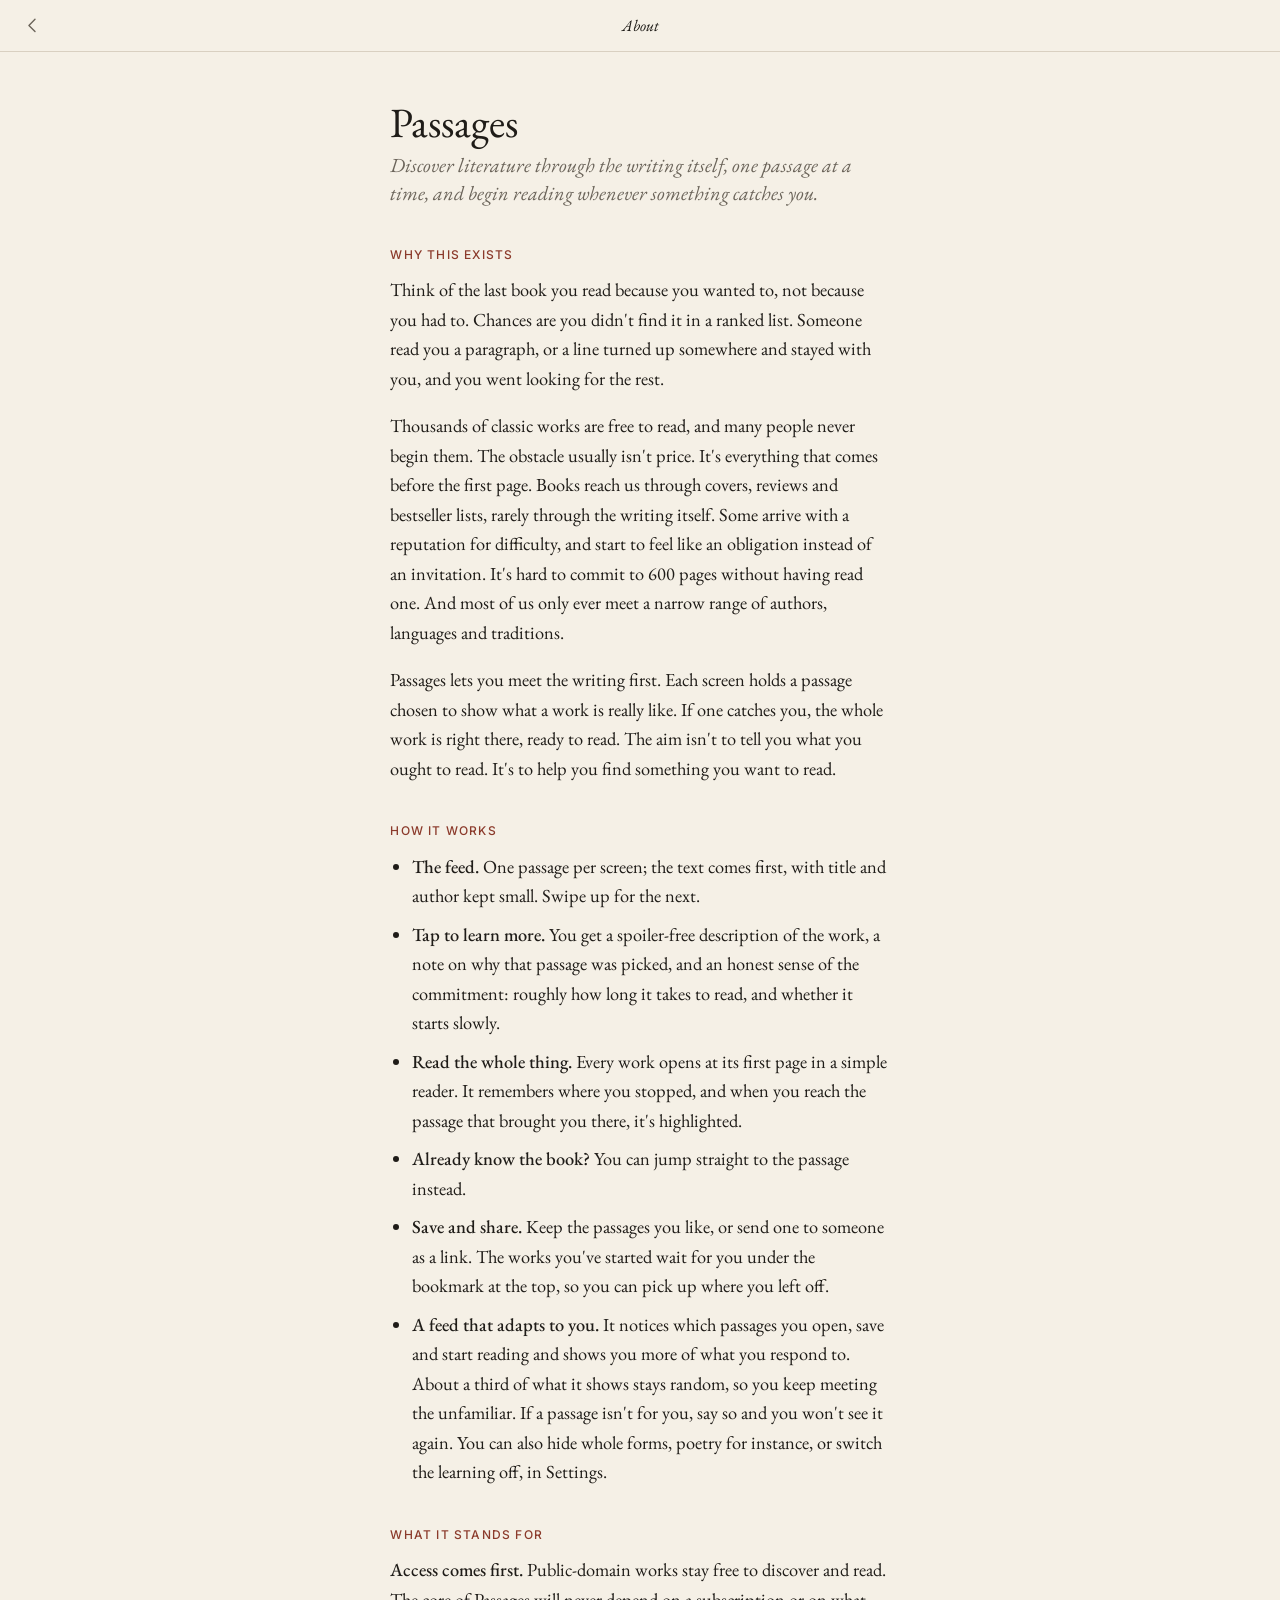
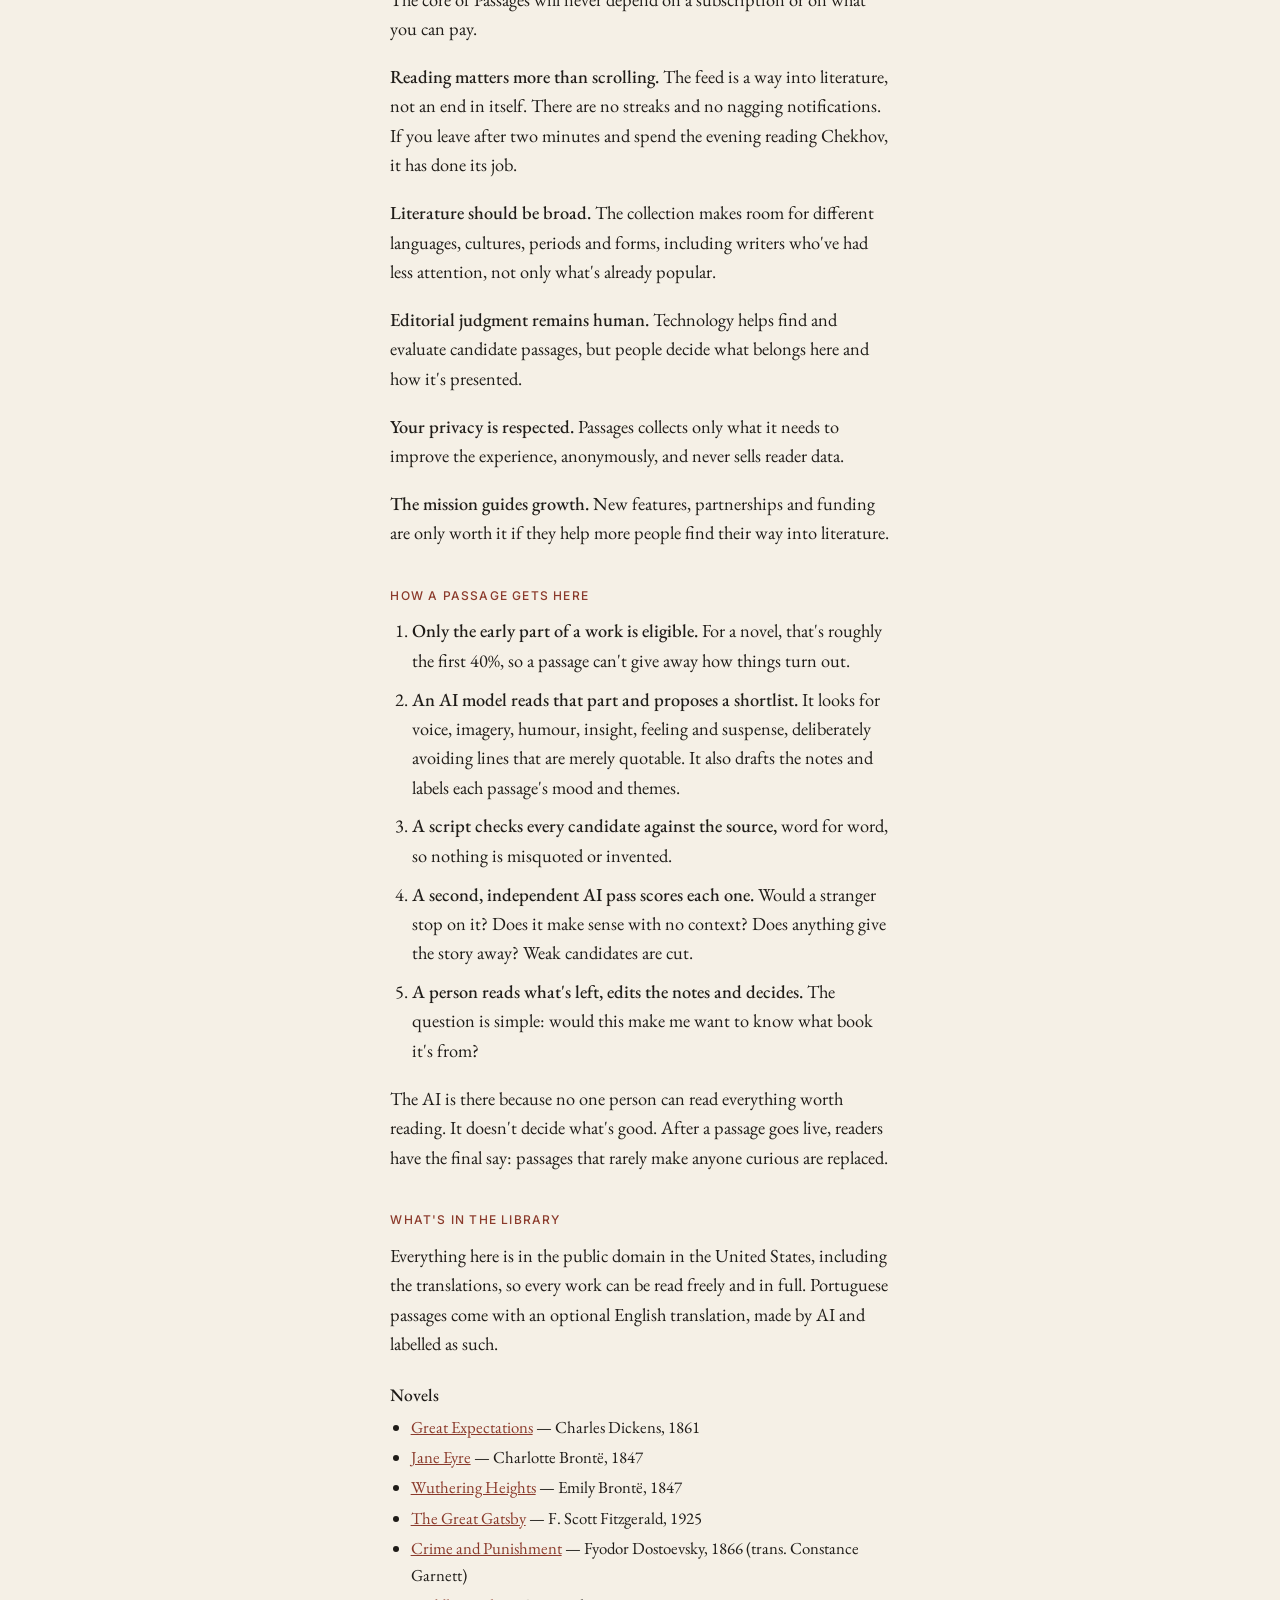
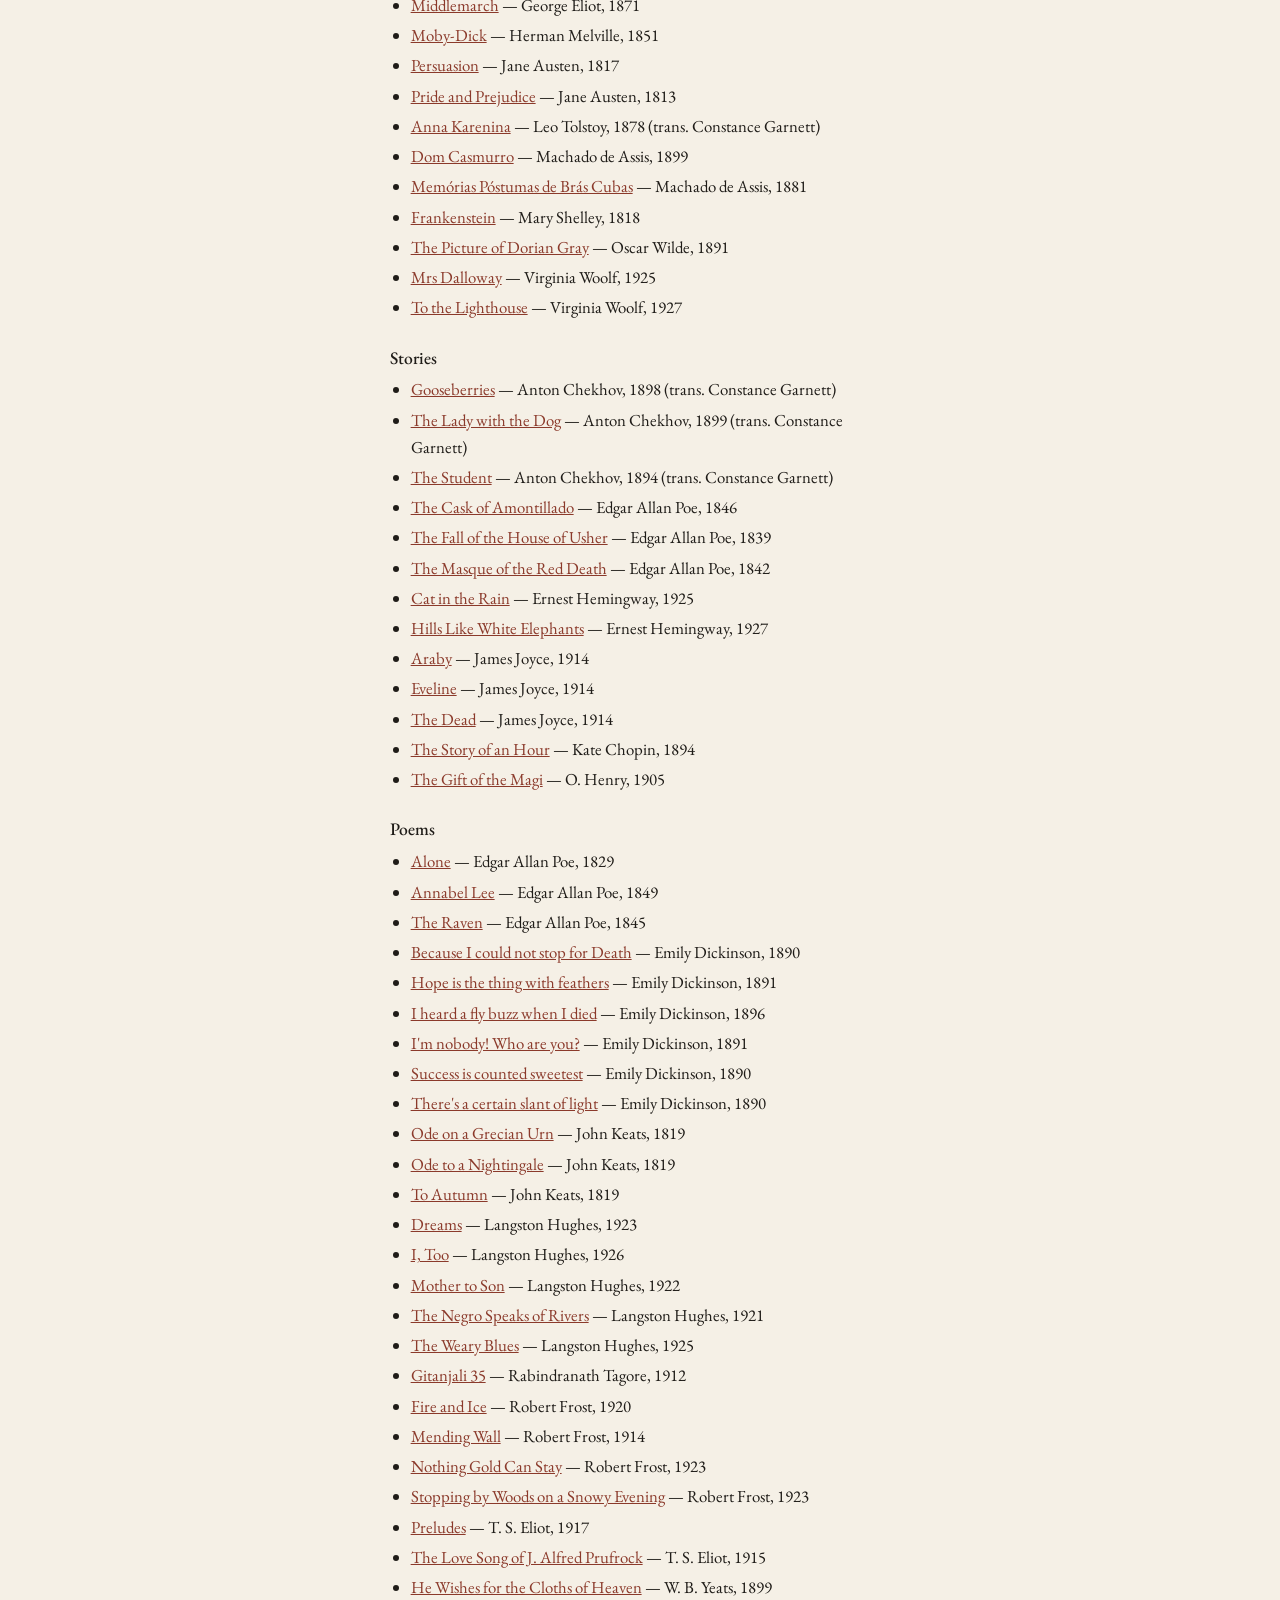
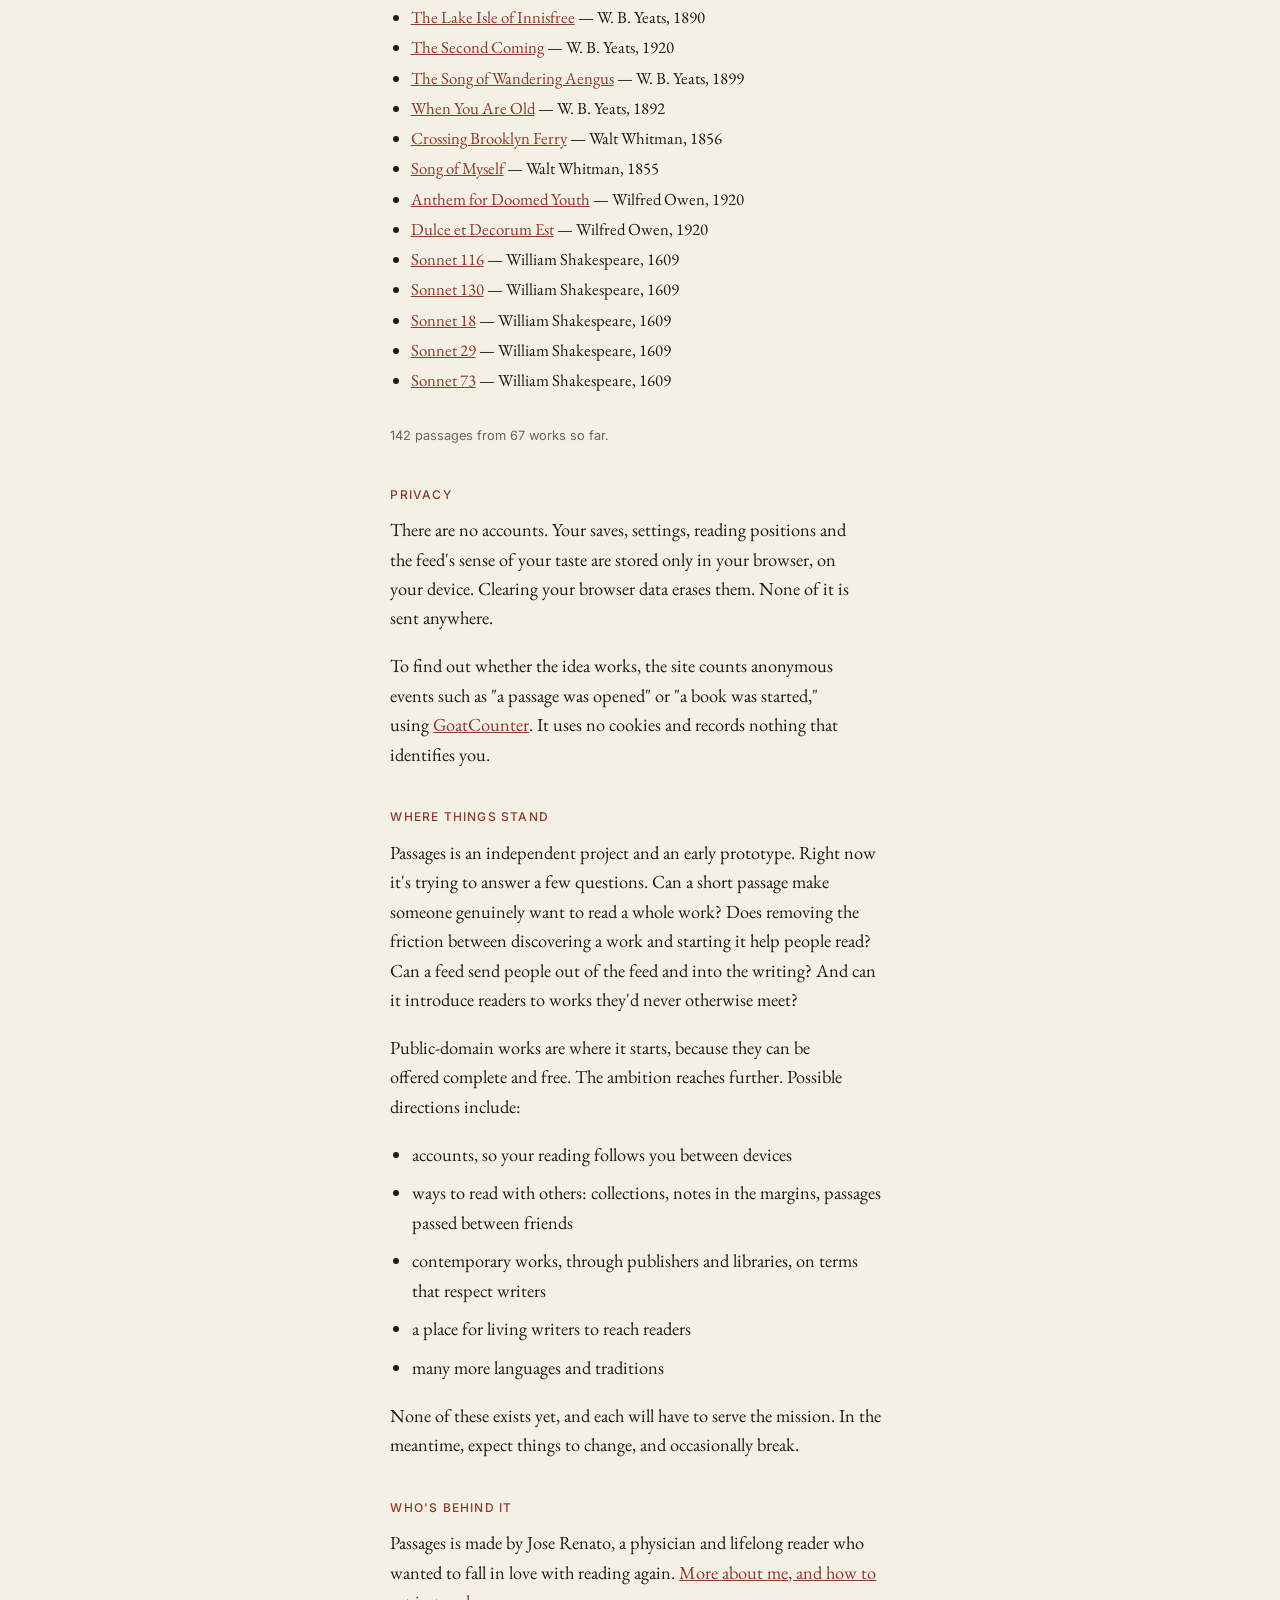
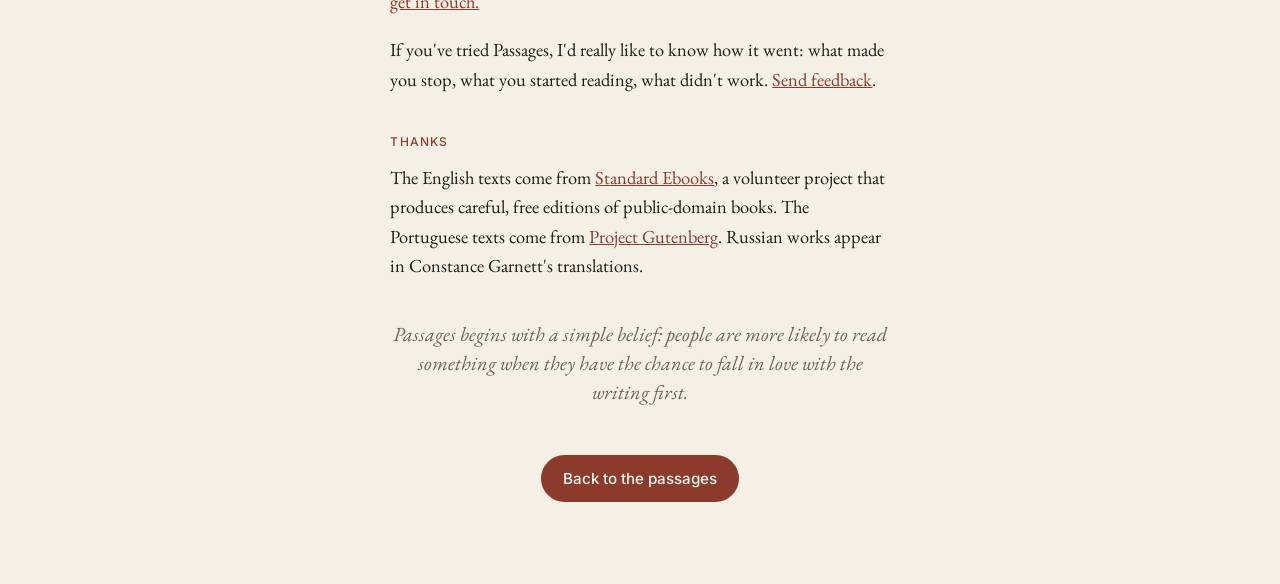
==== about.html @ 4bb6fdb9 "Add files via upload" ====
<!DOCTYPE html>
<!-- ============================================================
     about.html — the About page. Plain text in HTML: edit freely.
     The list of works under "What's in the library" is filled in
     automatically from data/books.csv by js/about.js.
     ============================================================ -->
<html lang="en">
<head>
  <meta charset="utf-8">
  <meta name="viewport" content="width=device-width, initial-scale=1, viewport-fit=cover">
  <title>About — Passages</title>
  <meta name="description" content="Why Passages exists, how passages are chosen, and what's coming next.">
  <!-- How the link looks when shared (WhatsApp, iMessage, Reddit, etc.) -->
  <meta property="og:type" content="website">
  <meta property="og:site_name" content="Passages">
  <meta property="og:title" content="About Passages">
  <meta property="og:description" content="Discover literature through the writing itself, one passage at a time, then read the whole work for free.">
  <meta property="og:image" content="https://passages-reader.github.io/icons/share.png">
  <meta property="og:url" content="https://passages-reader.github.io/about.html">
  <meta name="twitter:card" content="summary_large_image">
  <link rel="manifest" href="manifest.json">
  <meta name="theme-color" content="#f5f0e6">
  <link rel="apple-touch-icon" href="icons/icon-180.png">
  <link rel="icon" href="icons/icon.svg" type="image/svg+xml">
  <link rel="preconnect" href="https://fonts.googleapis.com">
  <link rel="preconnect" href="https://fonts.gstatic.com" crossorigin>
  <link href="https://fonts.googleapis.com/css2?family=EB+Garamond:ital,wght@0,400;0,500;1,400&family=Inter:wght@400;500&display=swap" rel="stylesheet">
  <link rel="stylesheet" href="css/style.css">
</head>
<body class="about-page">

  <header class="topbar reader-bar">
    <a class="icon-btn" href="index.html" aria-label="Back to the passages" title="Back to the passages">
      <svg viewBox="0 0 24 24"><path d="M15 5l-7 7 7 7"/></svg>
    </a>
    <div class="reader-heading"><span class="reader-book">About</span></div>
    <span class="icon-btn" aria-hidden="true"></span>
  </header>

  <main class="page">

    <h1 class="page-title">Passages</h1>
    <p class="page-lede">Discover literature through the writing itself, one passage at a time, and begin reading whenever something catches you.</p>

    <h2>Why this exists</h2>
    <p>Think of the last book you read because you wanted to, not because you had to. Chances are you didn't find it in a ranked list. Someone read you a paragraph, or a line turned up somewhere and stayed with you, and you went looking for the rest.</p>
    <p>Thousands of classic works are free to read, and many people never begin them. The obstacle usually isn't price. It's everything that comes before the first page. Books reach us through covers, reviews and bestseller lists, rarely through the writing itself. Some arrive with a reputation for difficulty, and start to feel like an obligation instead of an invitation. It's hard to commit to 600 pages without having read one. And most of us only ever meet a narrow range of authors, languages and traditions.</p>
    <p>Passages lets you meet the writing first. Each screen holds a passage chosen to show what a work is really like. If one catches you, the whole work is right there, ready to read. The aim isn't to tell you what you ought to read. It's to help you find something you want to read.</p>

    <h2>How it works</h2>
    <ul>
      <li><strong>The feed.</strong> One passage per screen; the text comes first, with title and author kept small. Swipe up for the next.</li>
      <li><strong>Tap to learn more.</strong> You get a spoiler-free description of the work, a note on why that passage was picked, and an honest sense of the commitment: roughly how long it takes to read, and whether it starts slowly.</li>
      <li><strong>Read the whole thing.</strong> Every work opens at its first page in a simple reader. It remembers where you stopped, and when you reach the passage that brought you there, it's highlighted.</li>
      <li><strong>Already know the book?</strong> You can jump straight to the passage instead.</li>
      <li><strong>Save and share.</strong> Keep the passages you like, or send one to someone as a link. The works you've started wait for you under the bookmark at the top, so you can pick up where you left off.</li>
      <li><strong>A feed that adapts to you.</strong> It notices which passages you open, save and start reading and shows you more of what you respond to. About a third of what it shows stays random, so you keep meeting the unfamiliar. If a passage isn't for you, say so and you won't see it again. You can also hide whole forms, poetry for instance, or switch the learning off, in Settings.</li>
    </ul>

    <h2>What it stands for</h2>
    <p><strong>Access comes first.</strong> Public-domain works stay free to discover and read. The core of Passages will never depend on a subscription or on what you can pay.</p>
    <p><strong>Reading matters more than scrolling.</strong> The feed is a way into literature, not an end in itself. There are no streaks and no nagging notifications. If you leave after two minutes and spend the evening reading Chekhov, it has done its job.</p>
    <p><strong>Literature should be broad.</strong> The collection makes room for different languages, cultures, periods and forms, including writers who've had less attention, not only what's already popular.</p>
    <p><strong>Editorial judgment remains human.</strong> Technology helps find and evaluate candidate passages, but people decide what belongs here and how it's presented.</p>
    <p><strong>Your privacy is respected.</strong> Passages collects only what it needs to improve the experience, anonymously, and never sells reader data.</p>
    <p><strong>The mission guides growth.</strong> New features, partnerships and funding are only worth it if they help more people find their way into literature.</p>

    <h2>How a passage gets here</h2>
    <ol>
      <li><strong>Only the early part of a work is eligible.</strong> For a novel, that's roughly the first 40%, so a passage can't give away how things turn out.</li>
      <li><strong>An AI model reads that part and proposes a shortlist.</strong> It looks for voice, imagery, humour, insight, feeling and suspense, deliberately avoiding lines that are merely quotable. It also drafts the notes and labels each passage's mood and themes.</li>
      <li><strong>A script checks every candidate against the source,</strong> word for word, so nothing is misquoted or invented.</li>
      <li><strong>A second, independent AI pass scores each one.</strong> Would a stranger stop on it? Does it make sense with no context? Does anything give the story away? Weak candidates are cut.</li>
      <li><strong>A person reads what's left, edits the notes and decides.</strong> The question is simple: would this make me want to know what book it's from?</li>
    </ol>
    <p>The AI is there because no one person can read everything worth reading. It doesn't decide what's good. After a passage goes live, readers have the final say: passages that rarely make anyone curious are replaced.</p>

    <h2>What's in the library</h2>
    <p>Everything here is in the public domain in the United States, including the translations, so every work can be read freely and in full. Portuguese passages come with an optional English translation, made by AI and labelled as such.</p>
    <div id="library" class="library"><p class="muted">Loading the list…</p></div>

    <h2>Privacy</h2>
    <p>There are no accounts. Your saves, settings, reading positions and the feed's sense of your taste are stored only in your browser, on your device. Clearing your browser data erases them. None of it is sent anywhere.</p>
    <p>To find out whether the idea works, the site counts anonymous events such as "a passage was opened" or "a book was started," using <a href="https://www.goatcounter.com">GoatCounter</a>. It uses no cookies and records nothing that identifies you.</p>

    <h2>Where things stand</h2>
    <p>Passages is an independent project and an early prototype. Right now it's trying to answer a few questions. Can a short passage make someone genuinely want to read a whole work? Does removing the friction between discovering a work and starting it help people read? Can a feed send people out of the feed and into the writing? And can it introduce readers to works they'd never otherwise meet?</p>
    <p>Public-domain works are where it starts, because they can be offered complete and free. The ambition reaches further. Possible directions include:</p>
    <ul>
      <li>accounts, so your reading follows you between devices</li>
      <li>ways to read with others: collections, notes in the margins, passages passed between friends</li>
      <li>contemporary works, through publishers and libraries, on terms that respect writers</li>
      <li>a place for living writers to reach readers</li>
      <li>many more languages and traditions</li>
    </ul>
    <p>None of these exists yet, and each will have to serve the mission. In the meantime, expect things to change, and occasionally break.</p>

    <h2>Who's behind it</h2>
    <p>Passages is made by Jose Renato, a physician and lifelong reader who wanted to fall in love with reading again. <a href="me.html">More about me, and how to get in touch.</a></p>
    <p>If you've tried Passages, I'd really like to know how it went: what made you stop, what you started reading, what didn't work. <a href="#" id="feedback-link">Send feedback</a>.</p>

    <h2>Thanks</h2>
    <p>The English texts come from <a href="https://standardebooks.org">Standard Ebooks</a>, a volunteer project that produces careful, free editions of public-domain books. The Portuguese texts come from <a href="https://www.gutenberg.org">Project Gutenberg</a>. Russian works appear in Constance Garnett's translations.</p>

    <p class="page-closing">Passages begins with a simple belief: people are more likely to read something when they have the chance to fall in love with the writing first.</p>

    <p class="page-back"><a class="btn" href="index.html">Back to the passages</a></p>
  </main>

  <script src="js/config.js"></script>
  <script src="js/storage.js"></script>
  <script src="js/analytics.js"></script>
  <script src="js/data.js"></script>
  <script src="js/about.js"></script>
  <script>document.getElementById("feedback-link").href = feedbackHref();</script>
</body>
</html>
---- css/style.css ----
/* ============================================================
   style.css — all the visual styling for the feed and the reader.

   Sections:
     1. Colours & fonts  (change the look here)
     2. Basics
     3. Top bar & buttons
     4. Feed cards
     5. Sliding panel (About / Saved / Settings / Contents)
     6. Reader
   ============================================================ */


/* ---------- 1. Colours & fonts ----------
   Each theme is a set of colour variables. The rest of the file
   only uses these variables, so editing a theme changes everything. */
:root,
[data-theme="light"] {
  --paper: #f5f0e6;        /* background */
  --paper-2: #ece5d8;      /* panels, subtle fills */
  --ink: #1f1c18;          /* main text */
  --ink-2: #6b645a;        /* secondary text */
  --line: #d9d0c1;         /* thin borders */
  --accent: #8b3a2b;       /* buttons, highlights */
  --accent-ink: #fbf7f0;   /* text on accent */
  --highlight: #ecdcb8;    /* the "passage that brought you here" */
}
[data-theme="sepia"] {
  --paper: #efe2c8;
  --paper-2: #e4d4b4;
  --ink: #3b2f22;
  --ink-2: #7a6a55;
  --line: #d3c09c;
  --accent: #8b4a24;
  --accent-ink: #fbf3e4;
  --highlight: #e2c98f;
}
[data-theme="dark"] {
  --paper: #171614;
  --paper-2: #23211e;
  --ink: #e8e2d6;
  --ink-2: #9a9286;
  --line: #34312c;
  --accent: #d09a6a;
  --accent-ink: #171614;
  --highlight: #3a3226;
}
:root {
  --serif: "EB Garamond", Garamond, "Iowan Old Style", Georgia, serif;
  --sans: Inter, system-ui, -apple-system, "Segoe UI", sans-serif;
  --measure: 34rem;        /* max line length for reading */
  --reader-scale: 1;       /* text size in the reader (set from the Aa menu) */
  --bar-h: 3.25rem;        /* top bar height */
}


/* ---------- 2. Basics ---------- */
* { box-sizing: border-box; }
html, body { margin: 0; background: var(--paper); color: var(--ink); }
body {
  font-family: var(--sans);
  -webkit-font-smoothing: antialiased;
  -webkit-tap-highlight-color: transparent;
  transition: background .2s, color .2s;
}
button { font: inherit; color: inherit; background: none; border: 0; cursor: pointer; padding: 0; }
a { color: inherit; }
.loading { font-family: var(--serif); font-style: italic; color: var(--ink-2); text-align: center; padding: 40vh 2rem 0; margin: 0; }
.muted { color: var(--ink-2); }
.small { font-size: .85rem; }


/* ---------- 3. Top bar & buttons ---------- */
.topbar {
  position: fixed; inset: 0 0 auto 0; z-index: 10;
  height: calc(var(--bar-h) + env(safe-area-inset-top));
  padding: env(safe-area-inset-top) .75rem 0;
  display: flex; align-items: center; justify-content: space-between; gap: .5rem;
  background: linear-gradient(var(--paper) 60%, transparent);
}
.wordmark {
  font-family: var(--serif); font-size: 1.35rem; letter-spacing: .02em;
  padding-left: .4rem; text-decoration: none;
}
.topbar-actions { display: flex; gap: .15rem; }

.icon-btn {
  width: 2.5rem; height: 2.5rem; border-radius: 50%;
  display: inline-grid; place-items: center; color: var(--ink-2);
  text-decoration: none;
  transition: background .15s, color .15s;
}
.icon-btn:hover { background: var(--paper-2); color: var(--ink); }
.icon-btn svg { width: 1.3rem; height: 1.3rem; fill: none; stroke: currentColor; stroke-width: 1.6; stroke-linecap: round; stroke-linejoin: round; }
.icon-btn.on { color: var(--accent); }
.icon-btn.on svg { fill: currentColor; }
.text-btn { font-family: var(--serif); font-size: 1.15rem; }

.btn {
  display: inline-flex; align-items: center; justify-content: center;
  min-height: 2.9rem; padding: 0 1.4rem; border-radius: 999px;
  background: var(--accent); color: var(--accent-ink);
  font-family: var(--sans); font-size: .95rem; font-weight: 500; text-decoration: none;
}
.btn.ghost { background: transparent; color: var(--ink); box-shadow: inset 0 0 0 1px var(--line); }
.btn:active { transform: scale(.98); }


/* ---------- 4. Feed cards ---------- */
/* The feed is a vertical list where each card fills the screen and "snaps" into place. */
.feed {
  height: 100dvh; overflow-y: auto;
  scroll-snap-type: y mandatory;
  overscroll-behavior: contain;
  scrollbar-width: none;
}
.feed::-webkit-scrollbar { display: none; }

.card {
  height: 100dvh; scroll-snap-align: start; scroll-snap-stop: always;
  display: flex; flex-direction: column;
  padding: calc(var(--bar-h) + env(safe-area-inset-top)) 1.6rem calc(1rem + env(safe-area-inset-bottom));
  cursor: pointer;
}
.card-inner {
  flex: 1; display: flex; flex-direction: column; justify-content: center;
  width: 100%; max-width: var(--measure); margin: 0 auto;
  overflow: hidden;
}

/* The passage text. Three sizes depending on length (set in feed.js). */
.passage {
  margin: 0; font-family: var(--serif); font-weight: 400;
  line-height: 1.45; text-wrap: pretty; hyphens: manual;
}
.passage.size-l { font-size: clamp(1.6rem, 5.6vw, 2.25rem); line-height: 1.3; }
.passage.size-m { font-size: clamp(1.3rem, 4.6vw, 1.75rem); }
.passage.size-s { font-size: clamp(1.12rem, 4vw, 1.45rem); }
.passage.centered { text-align: center; }
.passage.centered .line { padding-left: 0; text-indent: 0; }
.passage.verse .line { display: block; padding-left: 1.2em; text-indent: -1.2em; text-wrap: wrap; }

.tr-row { display: flex; align-items: baseline; gap: .75rem; margin-top: 1.4rem; }
.tr-toggle {
  font-size: .8rem; letter-spacing: .04em; color: var(--accent);
  border-bottom: 1px solid currentColor; padding-bottom: 1px;
}
.tr-note { margin: 0; font-size: .75rem; color: var(--ink-2); }

.card-foot {
  width: 100%; max-width: var(--measure); margin: 0 auto;
  display: flex; align-items: flex-end; justify-content: space-between; gap: 1rem;
  border-top: 1px solid var(--line); padding-top: .9rem;
}
.work { display: flex; flex-direction: column; gap: .15rem; min-width: 0; }
.work-title { font-family: var(--serif); font-style: italic; font-size: 1.05rem; }
.work-author { font-size: .78rem; letter-spacing: .06em; text-transform: uppercase; color: var(--ink-2); }
.card-actions { display: flex; flex-shrink: 0; margin-right: -.5rem; }

.hint { margin: 2.5rem 0 0; font-size: .8rem; color: var(--ink-2); text-align: center; }

/* The welcome card: longer text, scrolls inside its own screen */
.card.welcome { cursor: default; }
.card.welcome .card-inner {
  justify-content: flex-start; overflow-y: auto;
  padding: 1rem 0 2rem; scrollbar-width: none;
  font-family: var(--serif); font-size: 1.12rem; line-height: 1.55;
}
.card.welcome .card-inner::-webkit-scrollbar { display: none; }
.welcome p { margin: 0 0 1em; }
.welcome-eyebrow { font-family: var(--sans); font-size: .72rem !important; letter-spacing: .1em; text-transform: uppercase; color: var(--accent); }
.welcome-title { margin: 0 0 1.2rem; font-weight: 400; font-size: 2.1rem; line-height: 1.15; }
.welcome h2 {
  margin: 1.6rem 0 .5rem; font-family: var(--sans); font-weight: 500;
  font-size: .72rem; letter-spacing: .1em; text-transform: uppercase; color: var(--accent);
}
.welcome ul { margin: 0 0 1em; padding-left: 1.1em; }
.welcome li { margin-bottom: .45em; }
.welcome strong { font-weight: 500; }
.welcome-links a { color: var(--accent); }
.welcome-go { margin-top: 1.5rem !important; text-align: center; font-family: var(--sans); font-size: .85rem; color: var(--ink-2); }

.settings-links { display: flex; flex-wrap: wrap; gap: 1.25rem; margin-top: 1rem; font-size: .85rem; }
.settings-links a, .linklike { color: var(--accent); text-decoration: underline; font-size: .85rem; }

/* Editor mode: the Keep / Maybe / Cut / Note bar under each card */
.review-bar {
  width: 100%; max-width: var(--measure); margin: .7rem auto 0;
  display: grid; grid-template-columns: repeat(4, 1fr); gap: .4rem;
}
.review-btn {
  min-height: 2.4rem; border-radius: 999px; font-size: .85rem; font-weight: 500;
  box-shadow: inset 0 0 0 1px var(--line); color: var(--ink-2);
}
.review-btn.keep.on  { background: #3f7a4f; color: #fff; box-shadow: none; }
.review-btn.maybe.on { background: #b38a2e; color: #fff; box-shadow: none; }
.review-btn.cut.on   { background: #9b3b2e; color: #fff; box-shadow: none; }
.review-btn.note.on  { box-shadow: inset 0 0 0 2px var(--accent); color: var(--accent); }
.editor-settings { margin-top: 1rem; }
body.editor .card-inner { overflow-y: auto; }

.end-card .card-inner { align-items: center; text-align: center; gap: 1.5rem; }
.end-title { font-family: var(--serif); font-size: 1.5rem; font-style: italic; margin: 0; }

.toast {
  position: fixed; left: 50%; bottom: calc(5.5rem + env(safe-area-inset-bottom)); z-index: 30;
  transform: translate(-50%, 1rem); opacity: 0; pointer-events: none;
  background: var(--ink); color: var(--paper);
  padding: .55rem 1rem; border-radius: 999px; font-size: .85rem;
  transition: opacity .2s, transform .2s;
}
.toast.show { opacity: 1; transform: translate(-50%, 0); }


/* ---------- 5. Sliding panel ----------
   Slides up from the bottom on phones; a centred card on wider screens. */
.sheet { position: fixed; inset: 0; z-index: 20; }
.sheet-backdrop { position: absolute; inset: 0; background: rgb(0 0 0 / .35); opacity: 0; transition: opacity .25s; }
.sheet-panel {
  position: absolute; left: 0; right: 0; bottom: 0;
  max-height: 88dvh; overflow-y: auto;
  background: var(--paper); border-radius: 1.25rem 1.25rem 0 0;
  padding: 2rem 1.6rem calc(2rem + env(safe-area-inset-bottom));
  transform: translateY(100%); transition: transform .25s ease;
}
.sheet.open .sheet-backdrop { opacity: 1; }
.sheet.open .sheet-panel { transform: none; }
.sheet-close { position: absolute; top: .75rem; right: .75rem; }
.sheet-content { max-width: var(--measure); margin: 0 auto; }

@media (min-width: 720px) {
  .sheet-panel {
    left: 50%; bottom: auto; top: 50%; width: min(36rem, 92vw); max-height: 85dvh;
    border-radius: 1.25rem; transform: translate(-50%, -45%); opacity: 0;
    transition: transform .25s ease, opacity .25s;
  }
  .sheet.open .sheet-panel { transform: translate(-50%, -50%); opacity: 1; }
}

.eyebrow { margin: 0 0 .5rem; font-size: .75rem; letter-spacing: .08em; text-transform: uppercase; color: var(--ink-2); }
.about-title { margin: 0; font-family: var(--serif); font-weight: 500; font-size: 2rem; line-height: 1.15; }
.about-author { margin: .3rem 0 0; font-family: var(--serif); font-style: italic; font-size: 1.15rem; color: var(--ink-2); }
.about-label {
  margin: 1.75rem 0 .4rem; font-size: .72rem; font-weight: 500;
  letter-spacing: .1em; text-transform: uppercase; color: var(--accent);
}
.about-text { margin: 0; font-family: var(--serif); font-size: 1.15rem; line-height: 1.5; }
.about-actions { display: flex; flex-wrap: wrap; gap: .6rem; margin-top: 2rem; }
.jump-link { display: inline-block; margin-top: 1.1rem; font-size: .85rem; color: var(--ink-2); }
.nope-link { display: block; margin-top: 1.4rem; font-size: .8rem !important; color: var(--ink-2) !important; }
.reset-note { margin-top: .6rem !important; }

.saved-list, .toc { list-style: none; margin: 1.25rem 0 0; padding: 0; }
.saved-item { display: block; width: 100%; text-align: left; padding: 1rem 0; border-bottom: 1px solid var(--line); }
.saved-text {
  display: -webkit-box; -webkit-line-clamp: 3; -webkit-box-orient: vertical; overflow: hidden;
  font-family: var(--serif); font-size: 1.1rem; line-height: 1.4;
}
.reading-title { display: block; font-family: var(--serif); font-style: italic; font-size: 1.15rem; }
.reading-list .saved-item { text-decoration: none; }
.saved-work { display: block; margin-top: .35rem; font-size: .78rem; color: var(--ink-2); }

.checks { display: flex; flex-direction: column; gap: .6rem; }
.check { display: flex; align-items: center; gap: .6rem; font-family: var(--serif); font-size: 1.15rem; }
.check input { width: 1.15rem; height: 1.15rem; accent-color: var(--accent); }
.swatches, .size-row { display: flex; gap: .5rem; flex-wrap: wrap; }
.theme-swatch {
  padding: .6rem 1.1rem; border-radius: 999px; font-size: .9rem;
  box-shadow: inset 0 0 0 1px var(--line);
}
.theme-swatch[data-swatch="light"] { background: #f5f0e6; color: #1f1c18; }
.theme-swatch[data-swatch="sepia"] { background: #efe2c8; color: #3b2f22; }
.theme-swatch[data-swatch="dark"]  { background: #171614; color: #e8e2d6; }
.theme-swatch.on { box-shadow: inset 0 0 0 2px var(--accent); }
.reset-btn { margin-top: .9rem; min-height: 2.4rem; font-size: .85rem; }
.muted.small { margin-top: 2rem; font-family: var(--sans); font-size: .8rem; }


/* ---------- 6. Reader ---------- */
.reader-page { padding-top: calc(var(--bar-h) + env(safe-area-inset-top)); }
.reader-bar { background: var(--paper); border-bottom: 1px solid var(--line); }
.reader-heading { flex: 1; min-width: 0; display: flex; flex-direction: column; align-items: center; line-height: 1.2; }
.reader-book { font-family: var(--serif); font-style: italic; font-size: 1rem; }
.reader-chapter { font-size: .7rem; color: var(--ink-2); max-width: 100%; white-space: nowrap; overflow: hidden; text-overflow: ellipsis; }

.reader {
  max-width: var(--measure); margin: 0 auto;
  padding: 2.5rem 1.4rem calc(4rem + env(safe-area-inset-bottom));
  font-family: var(--serif);
  font-size: calc(1.2rem * var(--reader-scale));
  line-height: 1.6;
}
.reader .loading { padding-top: 30vh; }
.chapter-title { margin: 1rem 0 .5rem; font-weight: 400; font-size: 1.7em; line-height: 1.2; text-align: center; text-wrap: balance; }
.chapter-byline { margin: 0 0 2.5rem; text-align: center; font-style: italic; color: var(--ink-2); }
.chapter-title + p:not(.chapter-byline) { margin-top: 2.5rem; }
.chapter-byline + p { text-indent: 0 !important; }
/* short front-matter pages (dedications, epigraphs) are centred */
.reader.centered p { text-align: center; text-indent: 0 !important; margin: .4em 0; }
.reader p { margin: 0; text-wrap: pretty; hyphens: auto; }
.reader p + p { text-indent: 1.5em; }
.reader p.verse { text-indent: 0; margin: 1em 0 1em .5em; hyphens: manual; font-size: .95em; }
.reader p.verse .line { display: block; padding-left: 1.5em; text-indent: -1.5em; }
.reader.centered p.verse .line { padding-left: 0; text-indent: 0; }
.reader p.verse + p:not(.verse) { text-indent: 0; }
.scene-break { text-align: center; color: var(--ink-2); margin: 1.5em 0 !important; text-indent: 0 !important; }
.scene-break + p { text-indent: 0 !important; }

/* The passage from the feed */
.reader .origin-label {
  margin-top: 1.5em; text-indent: 0; font-family: var(--sans);
  font-size: .7rem; letter-spacing: .1em; text-transform: uppercase; color: var(--accent);
}
.reader p.origin { text-indent: 0; margin-top: .3em; margin-bottom: 1.2em; }
.reader mark {
  background: var(--highlight); color: inherit;
  padding: .08em 0; box-decoration-break: clone; -webkit-box-decoration-break: clone;
}
.reader p.origin.whole { background: var(--highlight); padding: .5em .6em; margin-inline: -.6em; border-radius: .4em; }
.reader .origin + p { text-indent: 0; }

.chapter-nav {
  display: flex; flex-wrap: wrap; justify-content: center; align-items: center; gap: .75rem;
  margin-top: 3.5rem; padding-top: 2rem; border-top: 1px solid var(--line);
  font-family: var(--sans); font-size: 1rem;
}
.chapter-nav .progress { width: 100%; text-align: center; font-size: .8rem; color: var(--ink-2); text-indent: 0; }
.the-end { width: 100%; text-align: center; font-family: var(--serif); font-style: italic; font-size: 1.3rem; text-indent: 0; }

.toc-item {
  display: block; width: 100%; text-align: left; padding: .7rem 0;
  font-family: var(--serif); font-size: 1.05rem; border-bottom: 1px solid var(--line);
}
.toc-item.on { color: var(--accent); }


/* ---------- 7. About page ---------- */
.about-page { padding-top: calc(var(--bar-h) + env(safe-area-inset-top)); }
.page {
  max-width: var(--measure); margin: 0 auto;
  padding: 2.5rem 1.4rem calc(4rem + env(safe-area-inset-bottom));
  font-family: var(--serif); font-size: 1.15rem; line-height: 1.6;
}
.page-title { margin: .5rem 0 .3rem; font-weight: 400; font-size: 2.6rem; line-height: 1.1; }
.page-lede { margin: 0 0 2rem; font-style: italic; color: var(--ink-2); font-size: 1.25rem; line-height: 1.4; }
.page h2 {
  margin: 2.4rem 0 .7rem; font-family: var(--sans); font-weight: 500;
  font-size: .75rem; letter-spacing: .1em; text-transform: uppercase; color: var(--accent);
}
.page h3 { margin: 1.4rem 0 .3rem; font-weight: 500; font-size: 1.1rem; }
.page p { margin: 0 0 1em; text-wrap: pretty; }
.page ul, .page ol { margin: 0 0 1em; padding-left: 1.2em; }
.page li { margin-bottom: .5em; }
.page strong { font-weight: 500; }
.page a { color: var(--accent); }
.page .btn { color: var(--accent-ink); }
.library ul { padding-left: 1.1em; }
.library li { margin-bottom: .2em; font-size: 1.05rem; }
.contact { font-size: 1.2rem; }
.page-closing { margin-top: 2.5rem !important; font-style: italic; font-size: 1.25rem; line-height: 1.45; text-align: center; color: var(--ink-2); }
.page-back { margin-top: 3rem !important; text-align: center; }
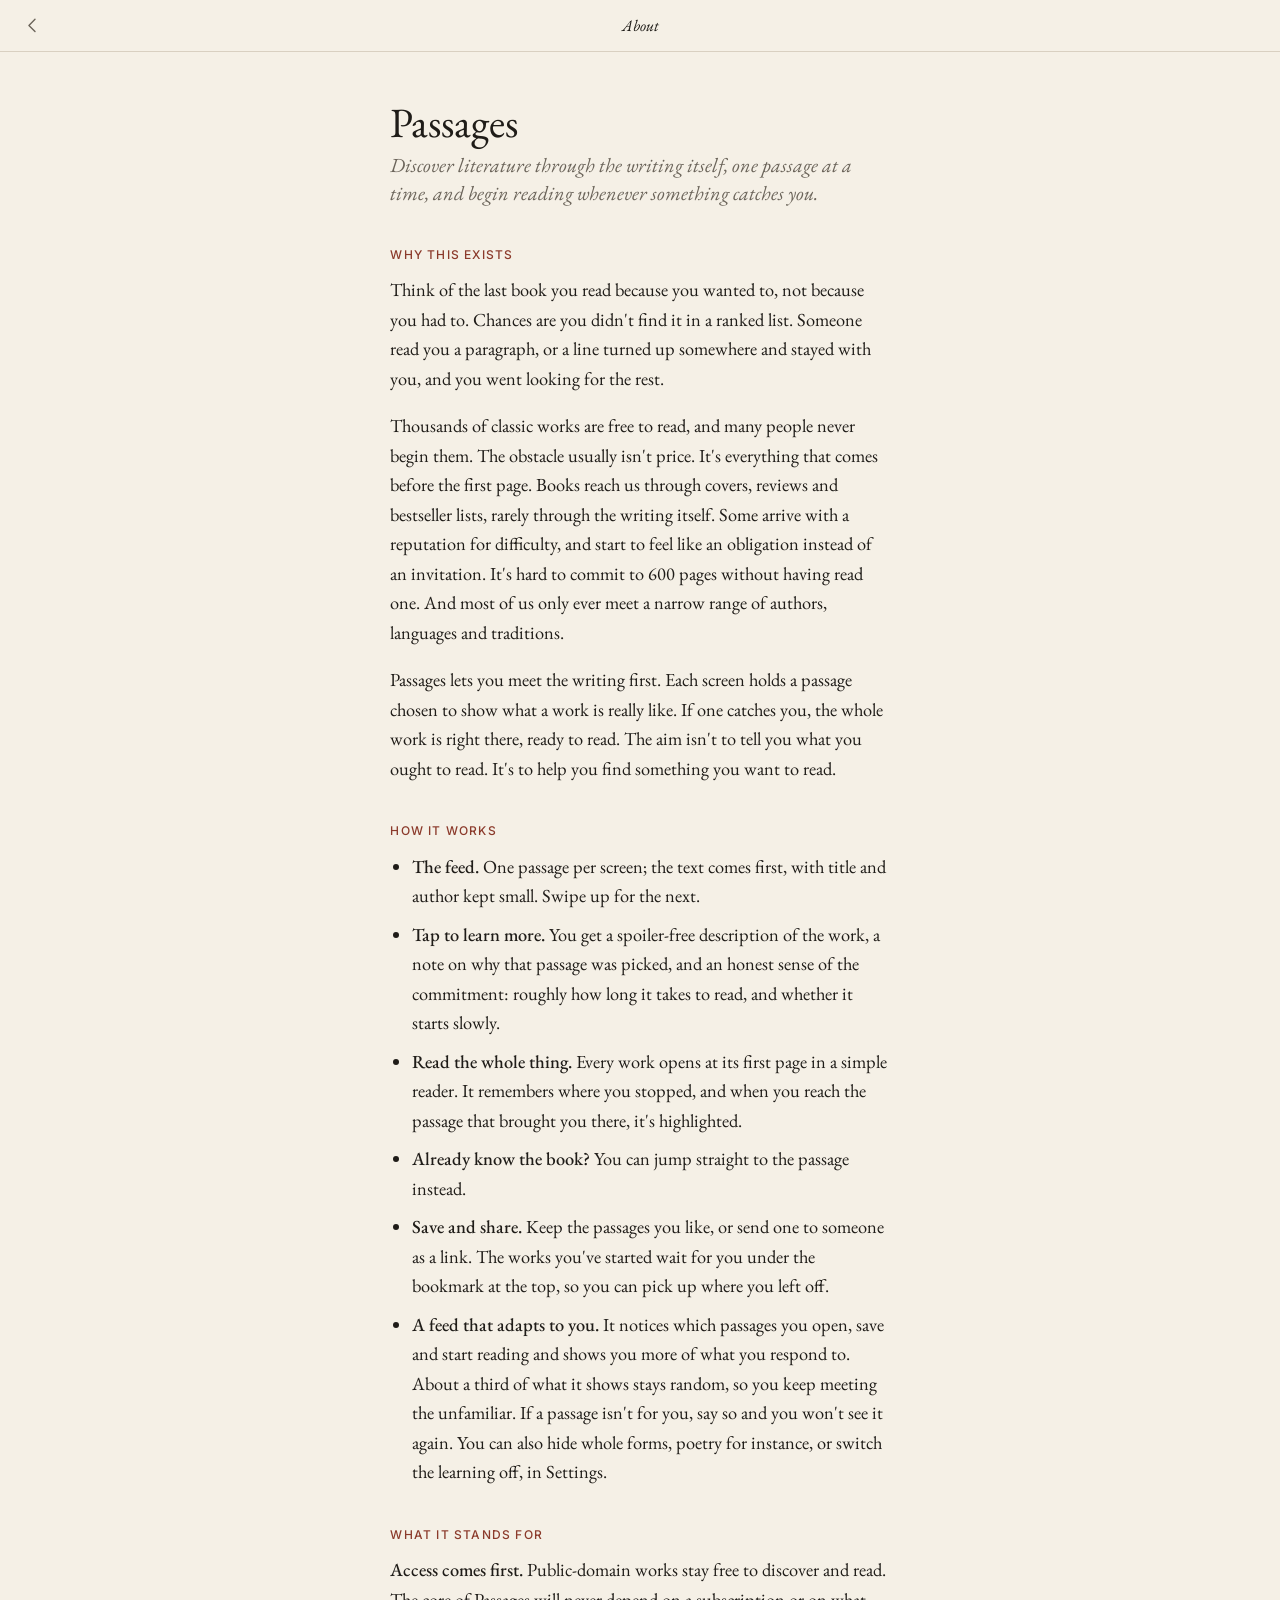
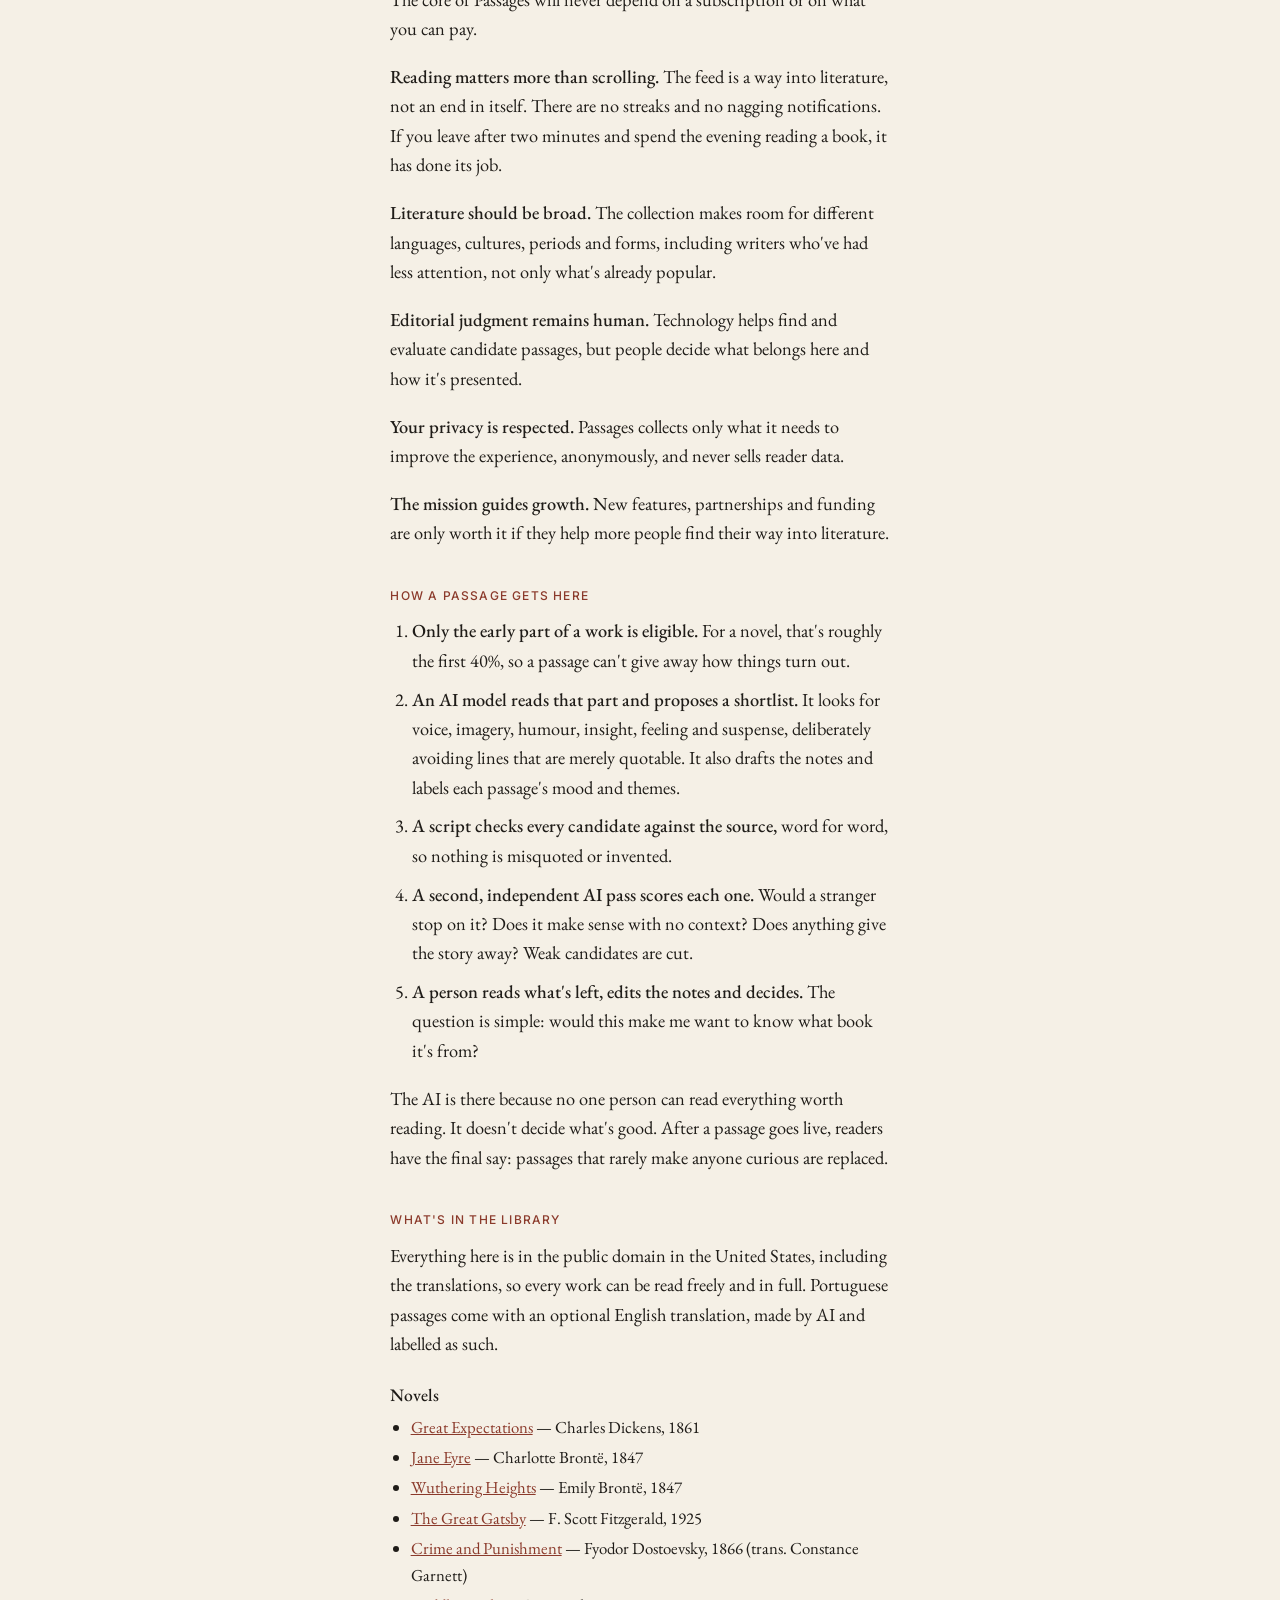
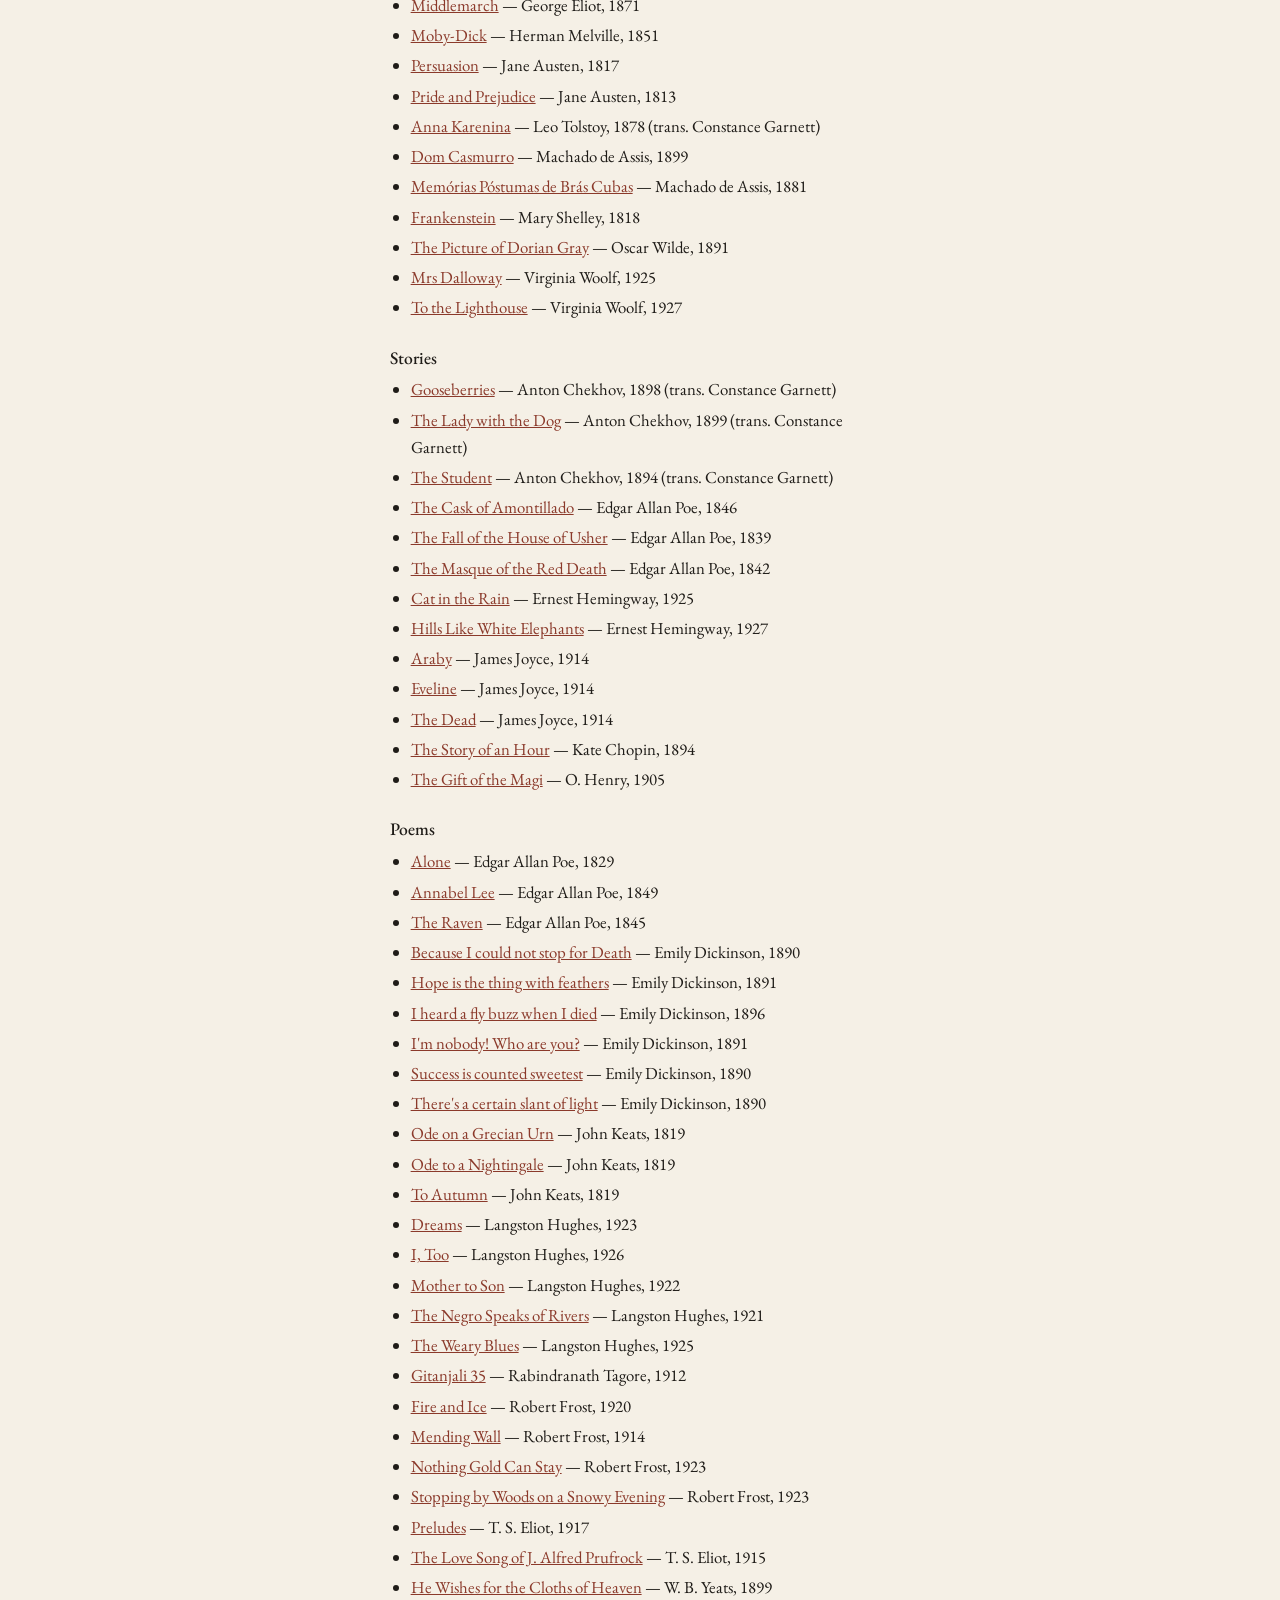
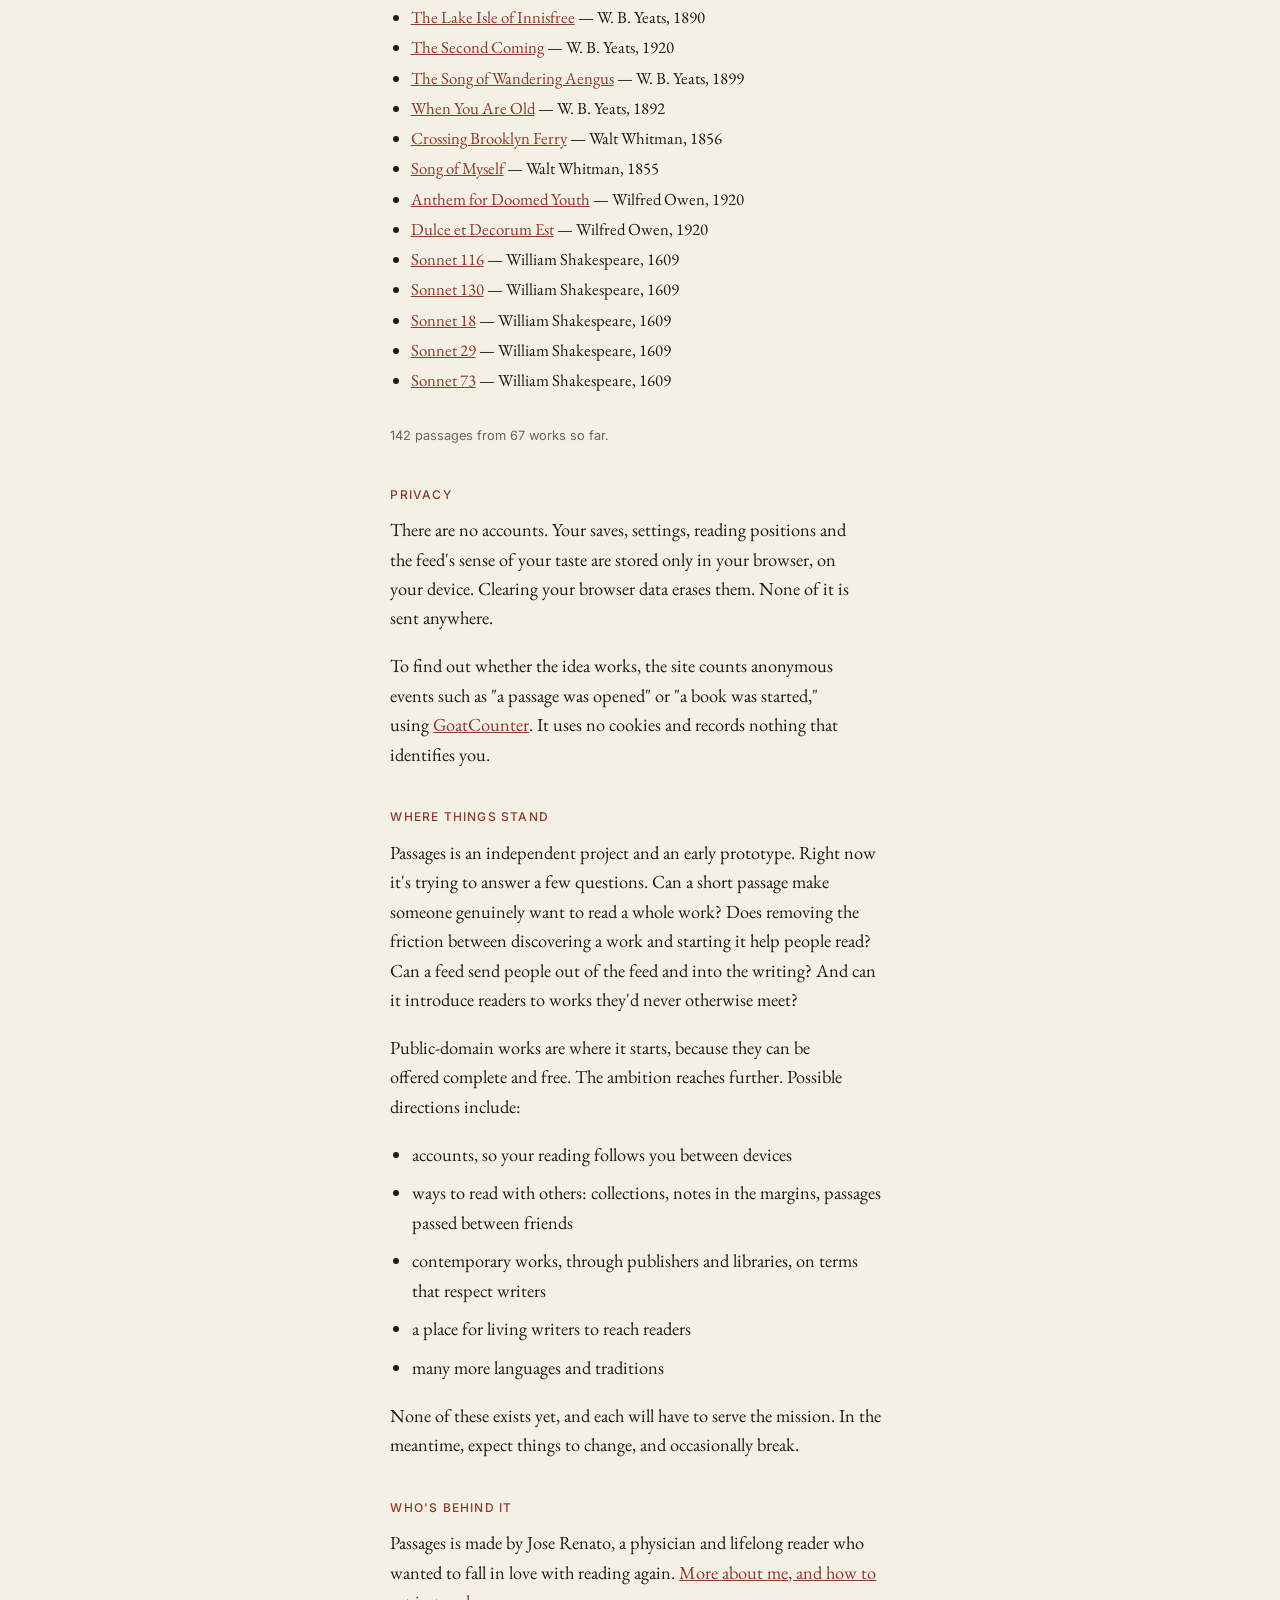
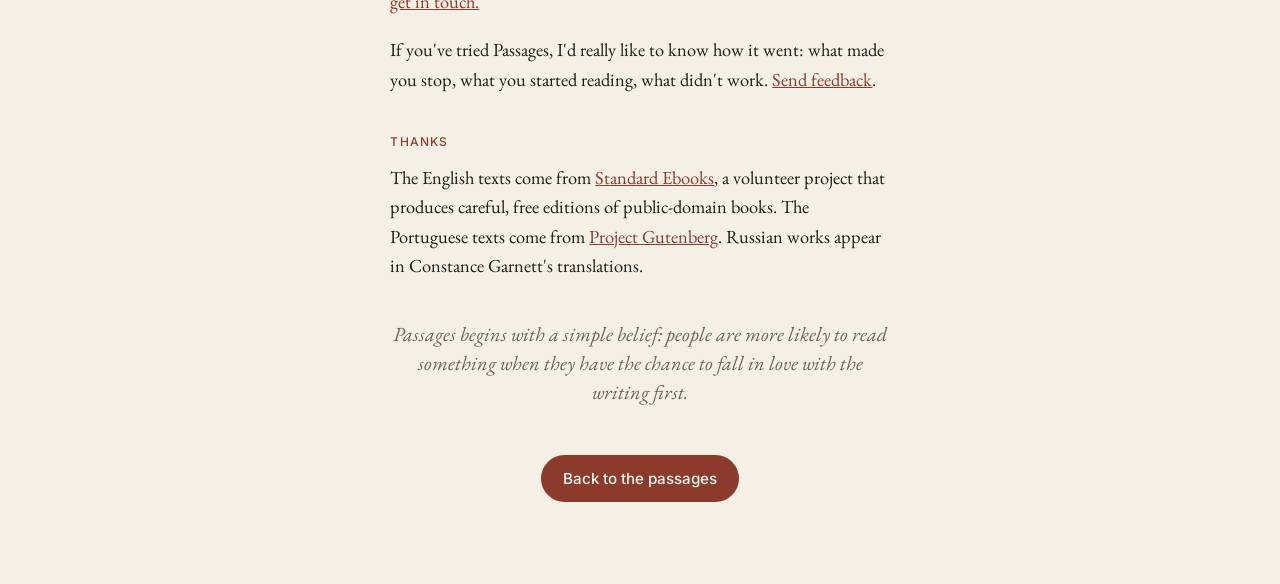
==== commit f1a8c2b2: "Added URL for Google Forms, changed about, about me and mission pages" ====
--- a/about.html
+++ b/about.html
@@ -59,7 +59,7 @@
 
     <h2>What it stands for</h2>
     <p><strong>Access comes first.</strong> Public-domain works stay free to discover and read. The core of Passages will never depend on a subscription or on what you can pay.</p>
-    <p><strong>Reading matters more than scrolling.</strong> The feed is a way into literature, not an end in itself. There are no streaks and no nagging notifications. If you leave after two minutes and spend the evening reading Chekhov, it has done its job.</p>
+    <p><strong>Reading matters more than scrolling.</strong> The feed is a way into literature, not an end in itself. There are no streaks and no nagging notifications. If you leave after two minutes and spend the evening reading a book, it has done its job.</p>
     <p><strong>Literature should be broad.</strong> The collection makes room for different languages, cultures, periods and forms, including writers who've had less attention, not only what's already popular.</p>
     <p><strong>Editorial judgment remains human.</strong> Technology helps find and evaluate candidate passages, but people decide what belongs here and how it's presented.</p>
     <p><strong>Your privacy is respected.</strong> Passages collects only what it needs to improve the experience, anonymously, and never sells reader data.</p>
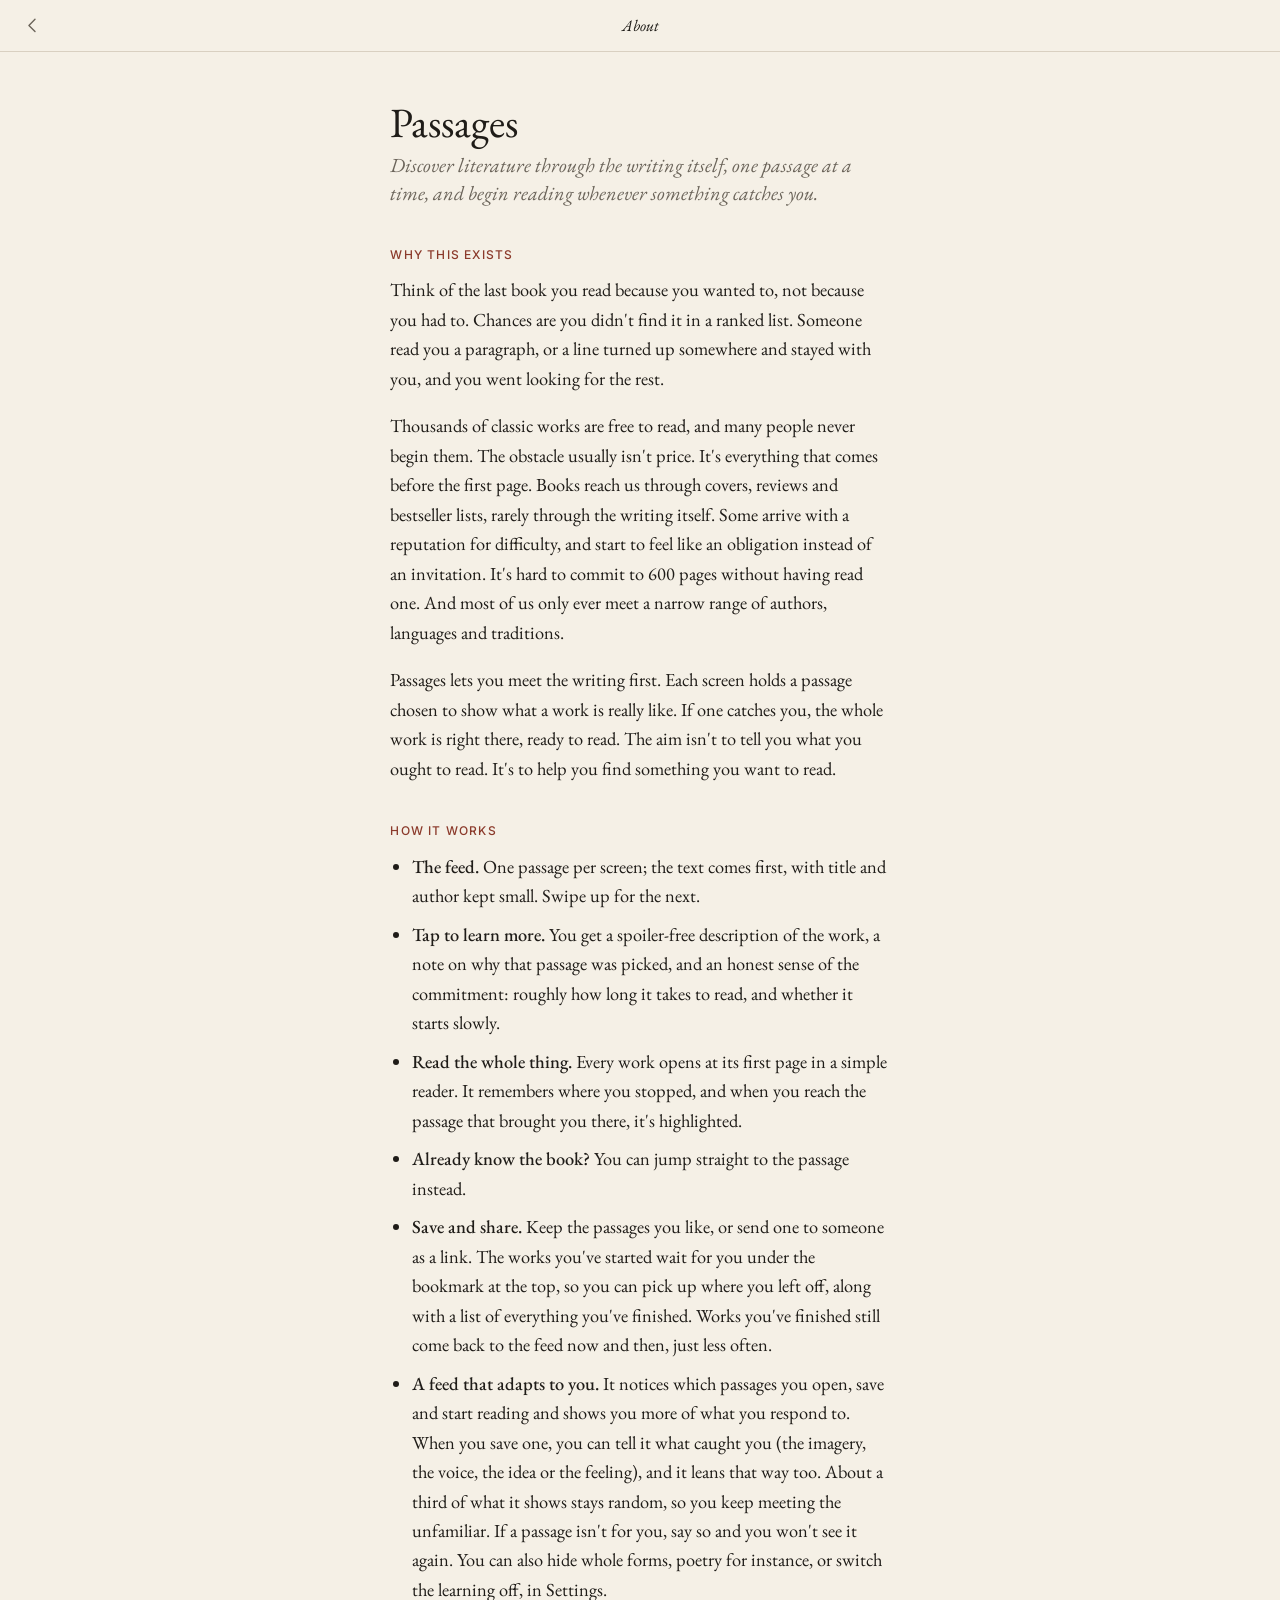
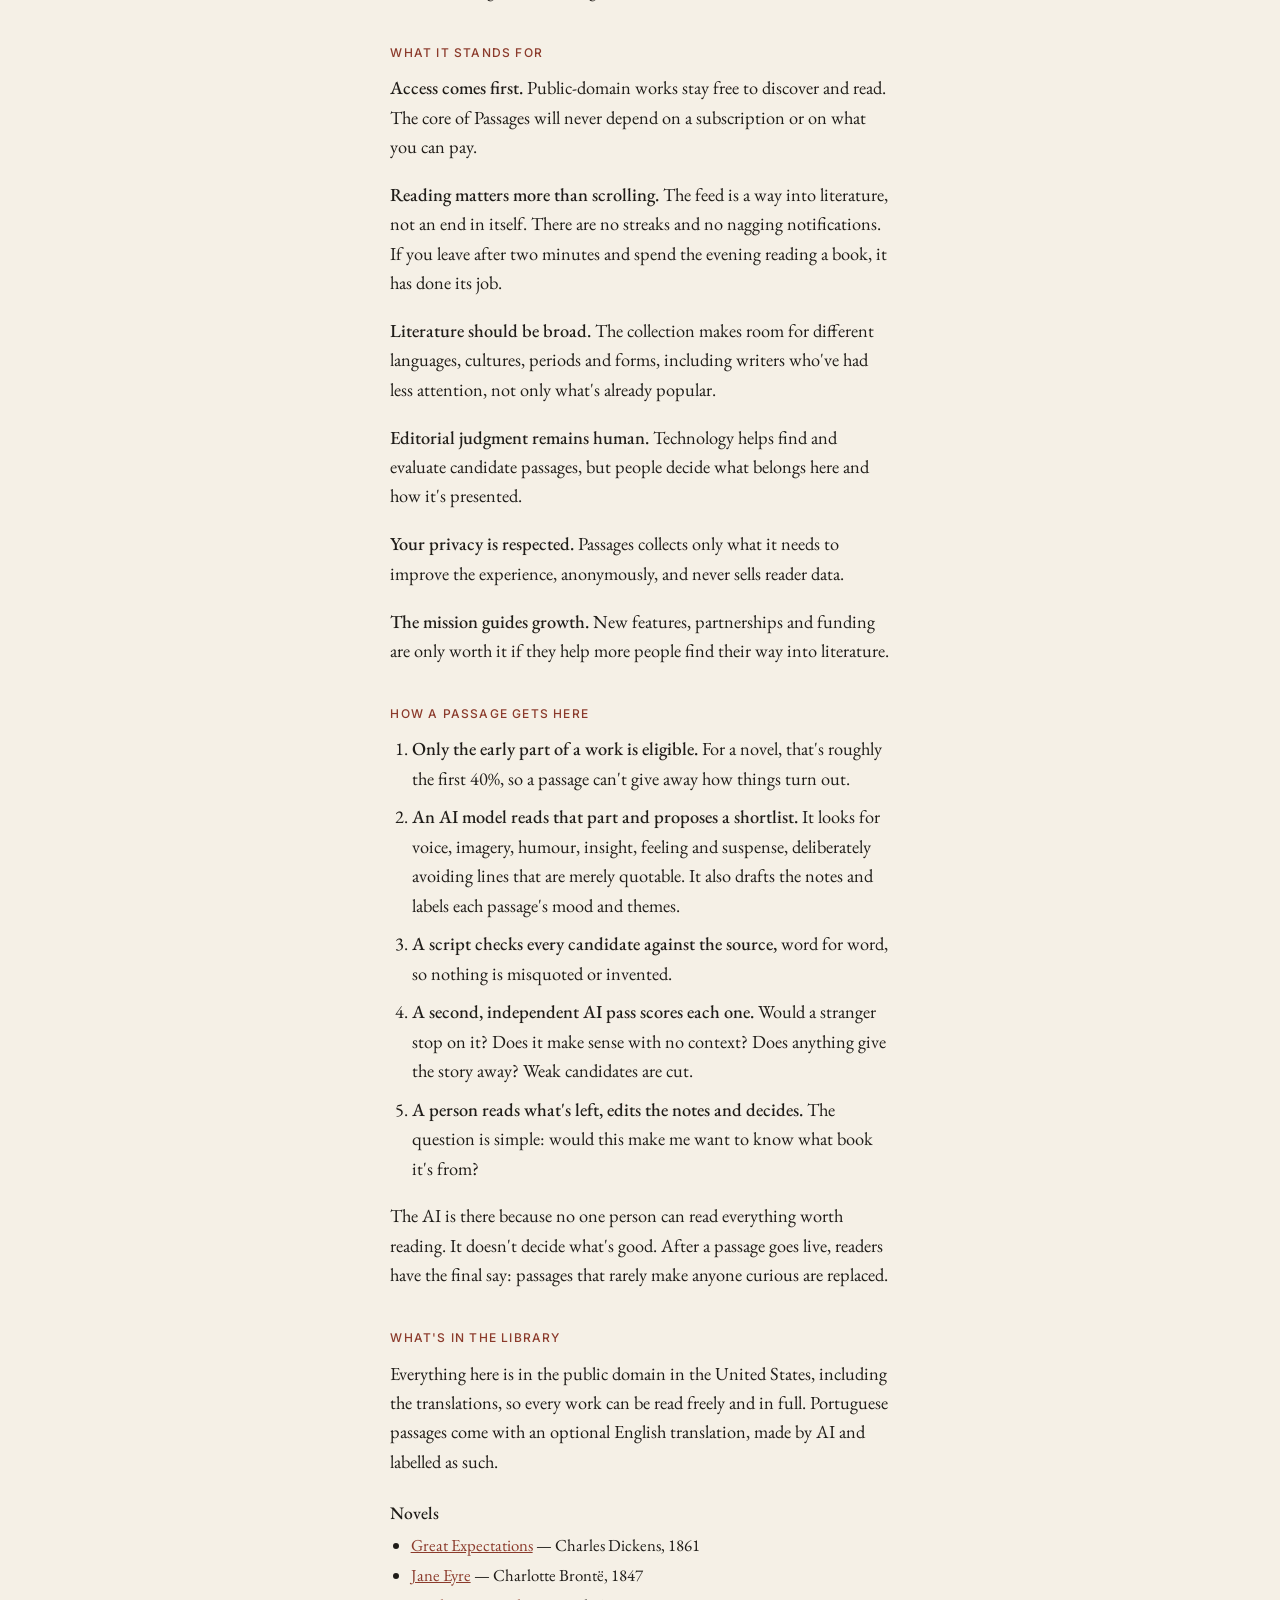
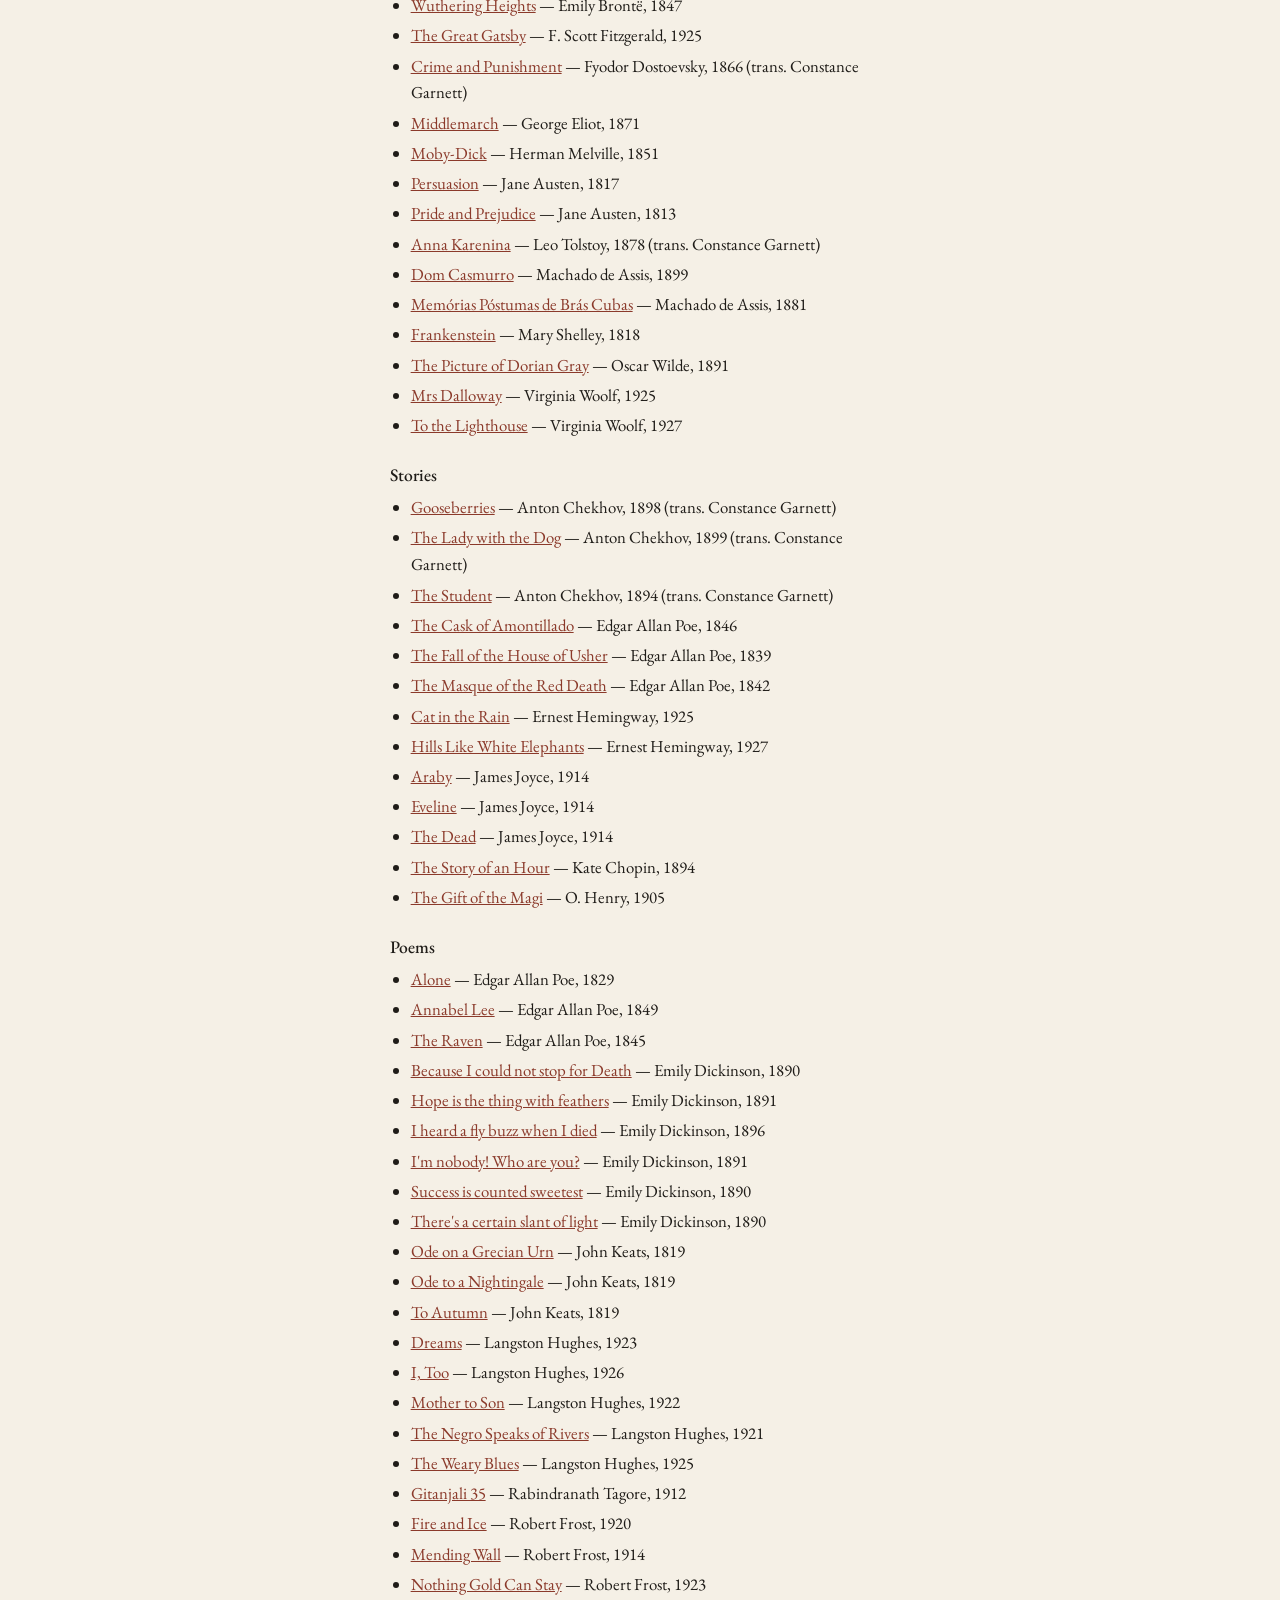
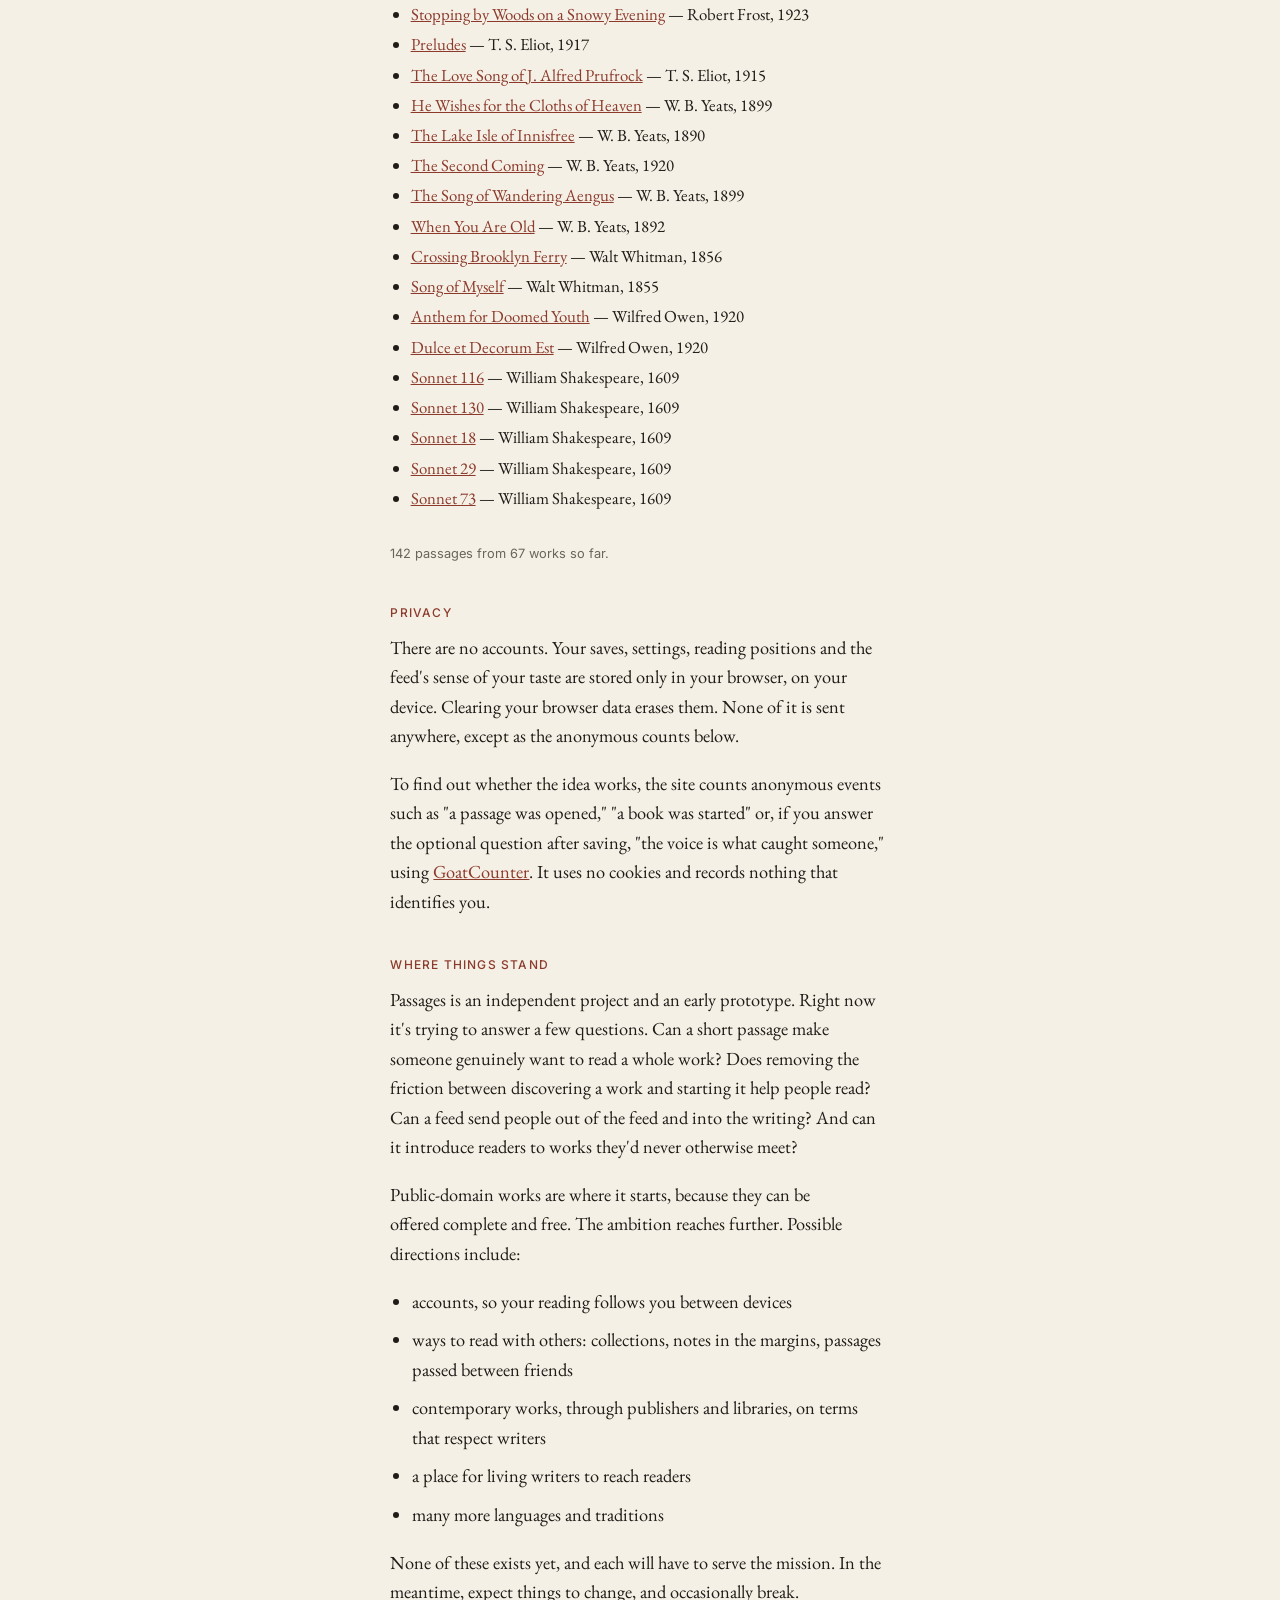
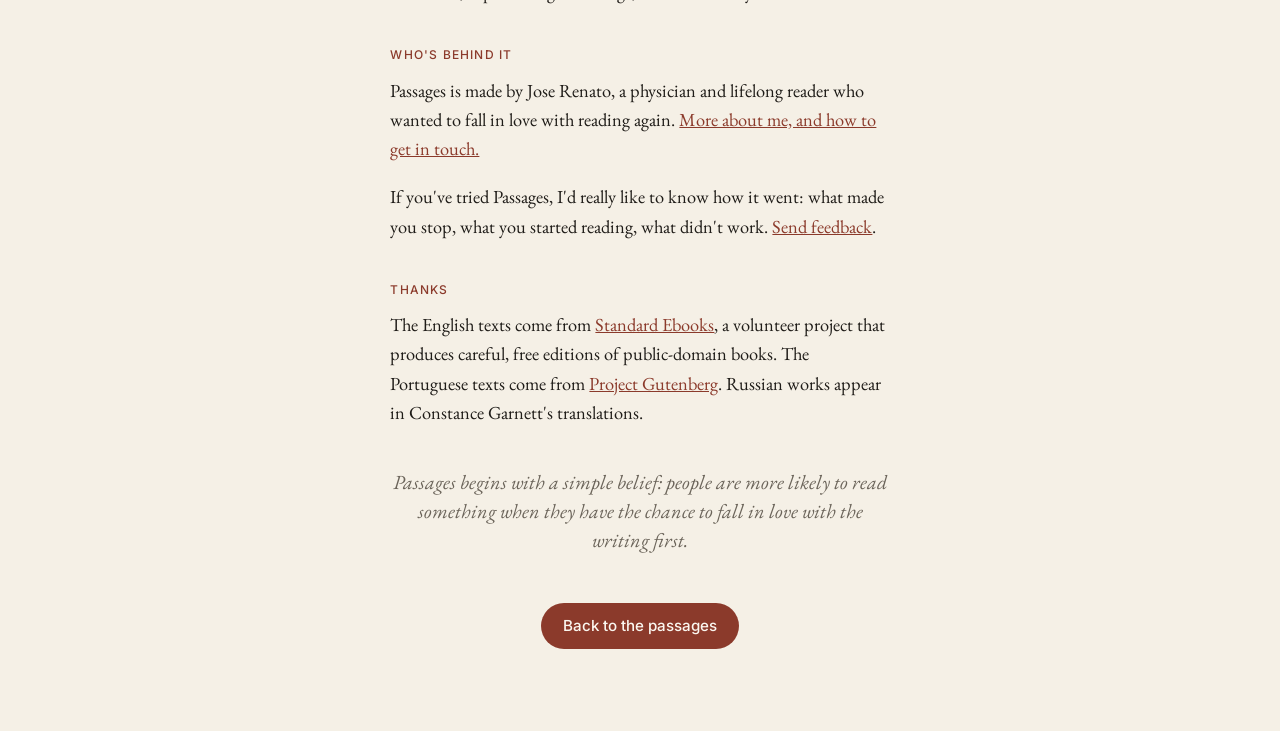
==== commit 73107215: "Add "What caught you?" and a Finished list" ====
--- a/about.html
+++ b/about.html
@@ -53,8 +53,8 @@
       <li><strong>Tap to learn more.</strong> You get a spoiler-free description of the work, a note on why that passage was picked, and an honest sense of the commitment: roughly how long it takes to read, and whether it starts slowly.</li>
       <li><strong>Read the whole thing.</strong> Every work opens at its first page in a simple reader. It remembers where you stopped, and when you reach the passage that brought you there, it's highlighted.</li>
       <li><strong>Already know the book?</strong> You can jump straight to the passage instead.</li>
-      <li><strong>Save and share.</strong> Keep the passages you like, or send one to someone as a link. The works you've started wait for you under the bookmark at the top, so you can pick up where you left off.</li>
-      <li><strong>A feed that adapts to you.</strong> It notices which passages you open, save and start reading and shows you more of what you respond to. About a third of what it shows stays random, so you keep meeting the unfamiliar. If a passage isn't for you, say so and you won't see it again. You can also hide whole forms, poetry for instance, or switch the learning off, in Settings.</li>
+      <li><strong>Save and share.</strong> Keep the passages you like, or send one to someone as a link. The works you've started wait for you under the bookmark at the top, so you can pick up where you left off, along with a list of everything you've finished. Works you've finished still come back to the feed now and then, just less often.</li>
+      <li><strong>A feed that adapts to you.</strong> It notices which passages you open, save and start reading and shows you more of what you respond to. When you save one, you can tell it what caught you (the imagery, the voice, the idea or the feeling), and it leans that way too. About a third of what it shows stays random, so you keep meeting the unfamiliar. If a passage isn't for you, say so and you won't see it again. You can also hide whole forms, poetry for instance, or switch the learning off, in Settings.</li>
     </ul>
 
     <h2>What it stands for</h2>
@@ -80,8 +80,8 @@
     <div id="library" class="library"><p class="muted">Loading the list…</p></div>
 
     <h2>Privacy</h2>
-    <p>There are no accounts. Your saves, settings, reading positions and the feed's sense of your taste are stored only in your browser, on your device. Clearing your browser data erases them. None of it is sent anywhere.</p>
-    <p>To find out whether the idea works, the site counts anonymous events such as "a passage was opened" or "a book was started," using <a href="https://www.goatcounter.com">GoatCounter</a>. It uses no cookies and records nothing that identifies you.</p>
+    <p>There are no accounts. Your saves, settings, reading positions and the feed's sense of your taste are stored only in your browser, on your device. Clearing your browser data erases them. None of it is sent anywhere, except as the anonymous counts below.</p>
+    <p>To find out whether the idea works, the site counts anonymous events such as "a passage was opened," "a book was started" or, if you answer the optional question after saving, "the voice is what caught someone," using <a href="https://www.goatcounter.com">GoatCounter</a>. It uses no cookies and records nothing that identifies you.</p>
 
     <h2>Where things stand</h2>
     <p>Passages is an independent project and an early prototype. Right now it's trying to answer a few questions. Can a short passage make someone genuinely want to read a whole work? Does removing the friction between discovering a work and starting it help people read? Can a feed send people out of the feed and into the writing? And can it introduce readers to works they'd never otherwise meet?</p>
--- a/css/style.css
+++ b/css/style.css
@@ -157,6 +157,29 @@
 .work-author { font-size: .78rem; letter-spacing: .06em; text-transform: uppercase; color: var(--ink-2); }
 .card-actions { display: flex; flex-shrink: 0; margin-right: -.5rem; }
 
+/* "What caught you?" — a small floating box after a save */
+.why {
+  position: fixed; left: 50%; bottom: calc(5.5rem + env(safe-area-inset-bottom)); z-index: 30;
+  width: min(22rem, calc(100% - 2rem)); transform: translate(-50%, 1rem); opacity: 0;
+  background: var(--paper-2); color: var(--ink); border: 1px solid var(--line); border-radius: 1rem;
+  padding: .9rem 1rem .8rem; box-shadow: 0 8px 30px rgba(0,0,0,.12);
+  transition: opacity .2s, transform .2s;
+}
+.why.show { opacity: 1; transform: translate(-50%, 0); }
+.why-head { display: flex; justify-content: space-between; align-items: center; }
+.why-title { margin: 0; font-family: var(--serif); font-size: 1.1rem; }
+.why-close { font-size: 1.3rem; line-height: 1; color: var(--ink-2); padding: 0 .2rem; }
+.why-chips { display: flex; flex-wrap: wrap; gap: .45rem; margin: .7rem 0 .6rem; }
+.chip {
+  font-size: .85rem; padding: .4rem .8rem; border-radius: 999px;
+  box-shadow: inset 0 0 0 1px var(--line); color: var(--ink);
+}
+.chip:active { background: var(--line); }
+.chip.quiet { color: var(--ink-2); }
+.read-mark { text-transform: none; letter-spacing: 0; color: var(--accent); }
+.finished-note { color: var(--accent) !important; font-style: italic; }
+.why-note { margin: 0; font-size: .72rem; color: var(--ink-2); }
+
 .hint { margin: 2.5rem 0 0; font-size: .8rem; color: var(--ink-2); text-align: center; }
 
 /* The welcome card: longer text, scrolls inside its own screen */
@@ -199,7 +222,12 @@
 .editor-settings { margin-top: 1rem; }
 body.editor .card-inner { overflow-y: auto; }
 
-.end-card .card-inner { align-items: center; text-align: center; gap: 1.5rem; }
+.end-card .card-inner, .pause-card .card-inner { align-items: center; text-align: center; gap: 1.5rem; }
+.pause-card { cursor: default; }
+.pause-card .about-text { margin: 0; }
+.pause-link { color: var(--accent); font-size: .95rem; }
+.pause-choices { display: flex; gap: 1.75rem; justify-content: center; margin: .5rem 0 0; }
+.pause-choices .linklike { font-size: .95rem; }
 .end-title { font-family: var(--serif); font-size: 1.5rem; font-style: italic; margin: 0; }
 
 .toast {
@@ -210,6 +238,8 @@
   transition: opacity .2s, transform .2s;
 }
 .toast.show { opacity: 1; transform: translate(-50%, 0); }
+.toast.has-action.show { pointer-events: auto; display: flex; align-items: center; gap: 1rem; }
+.toast-action { color: inherit; font: inherit; font-weight: 600; text-decoration: underline; padding: 0; }
 
 
 /* ---------- 5. Sliding panel ----------
@@ -251,6 +281,13 @@
 .reset-note { margin-top: .6rem !important; }
 
 .saved-list, .toc { list-style: none; margin: 1.25rem 0 0; padding: 0; }
+.saved-row { display: flex; align-items: center; gap: .5rem; border-bottom: 1px solid var(--line); }
+.saved-row .saved-item { border-bottom: 0; flex: 1; min-width: 0; }
+.remove-btn {
+  flex: none; width: 2.25rem; height: 2.25rem; border-radius: 50%;
+  font-size: 1.35rem; line-height: 1; color: var(--ink-2);
+}
+.remove-btn:hover, .remove-btn:focus-visible { background: var(--line); color: var(--ink); }
 .saved-item { display: block; width: 100%; text-align: left; padding: 1rem 0; border-bottom: 1px solid var(--line); }
 .saved-text {
   display: -webkit-box; -webkit-line-clamp: 3; -webkit-box-orient: vertical; overflow: hidden;
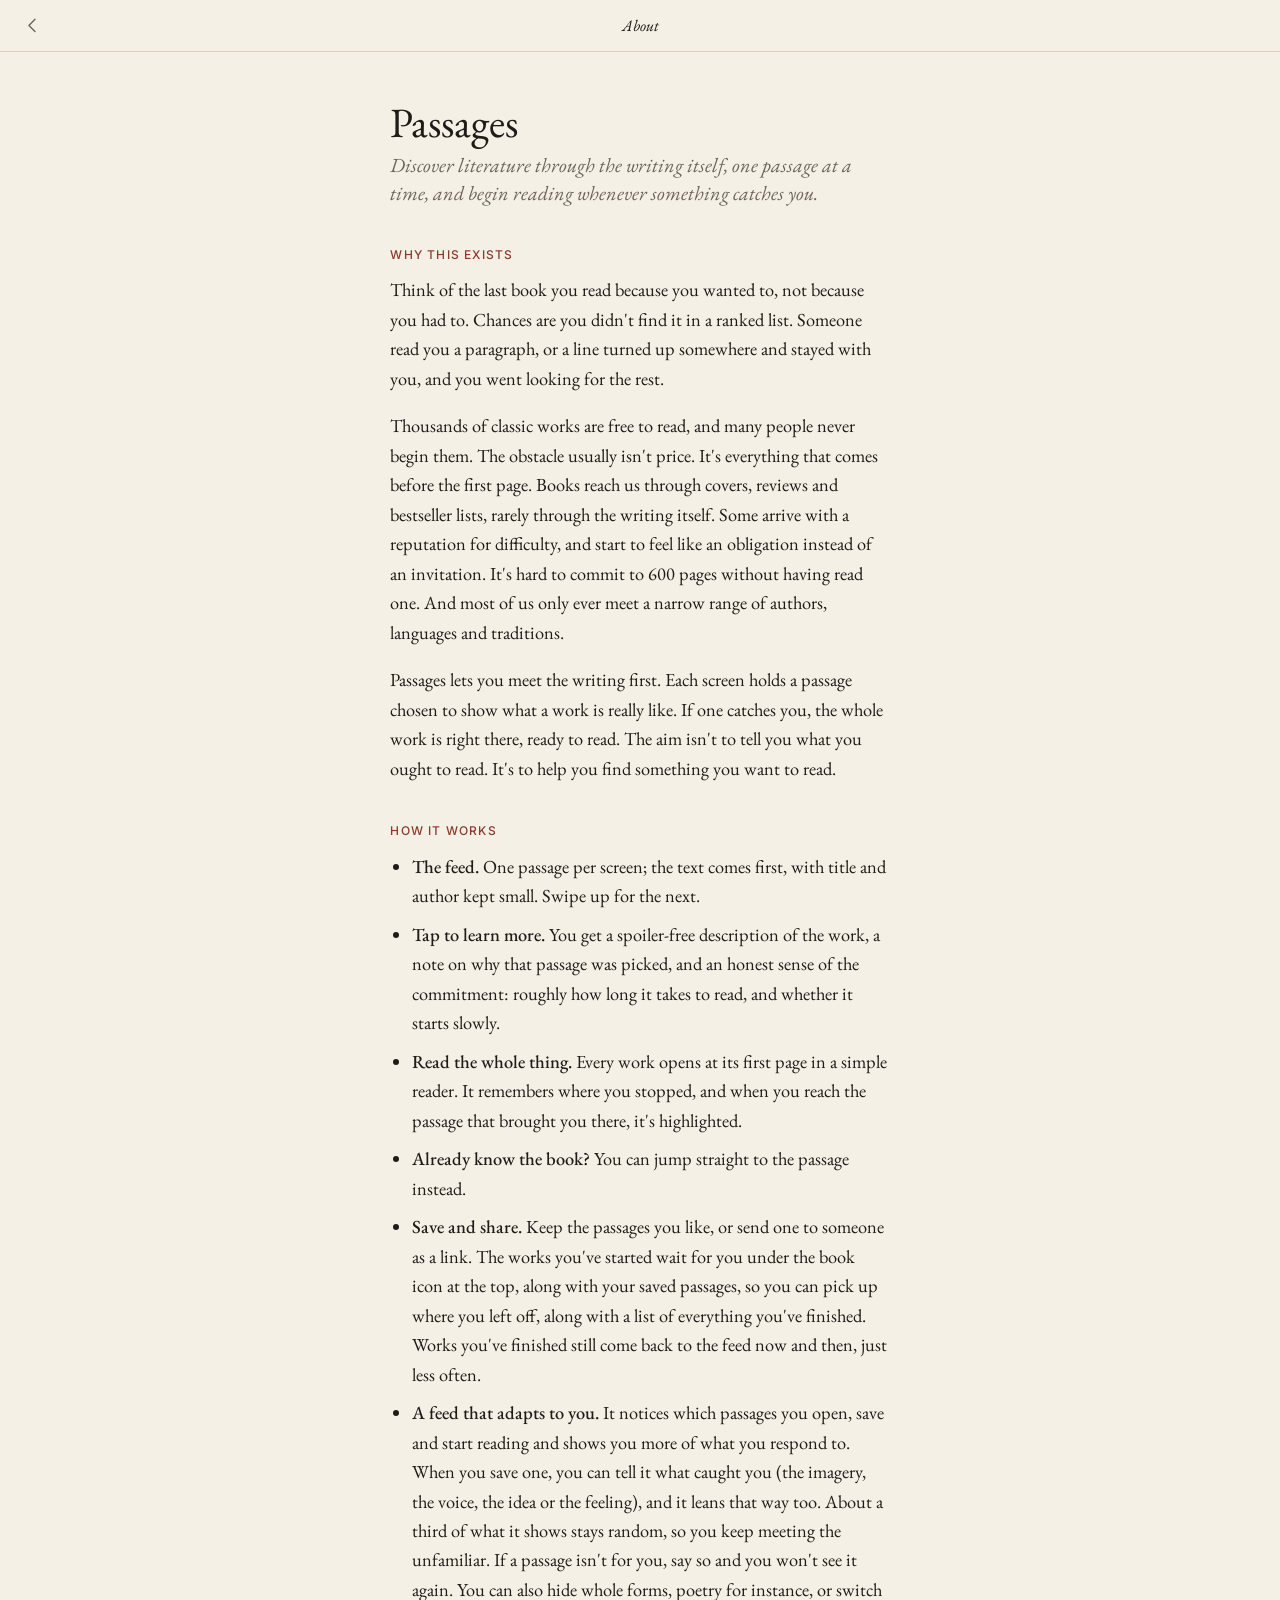
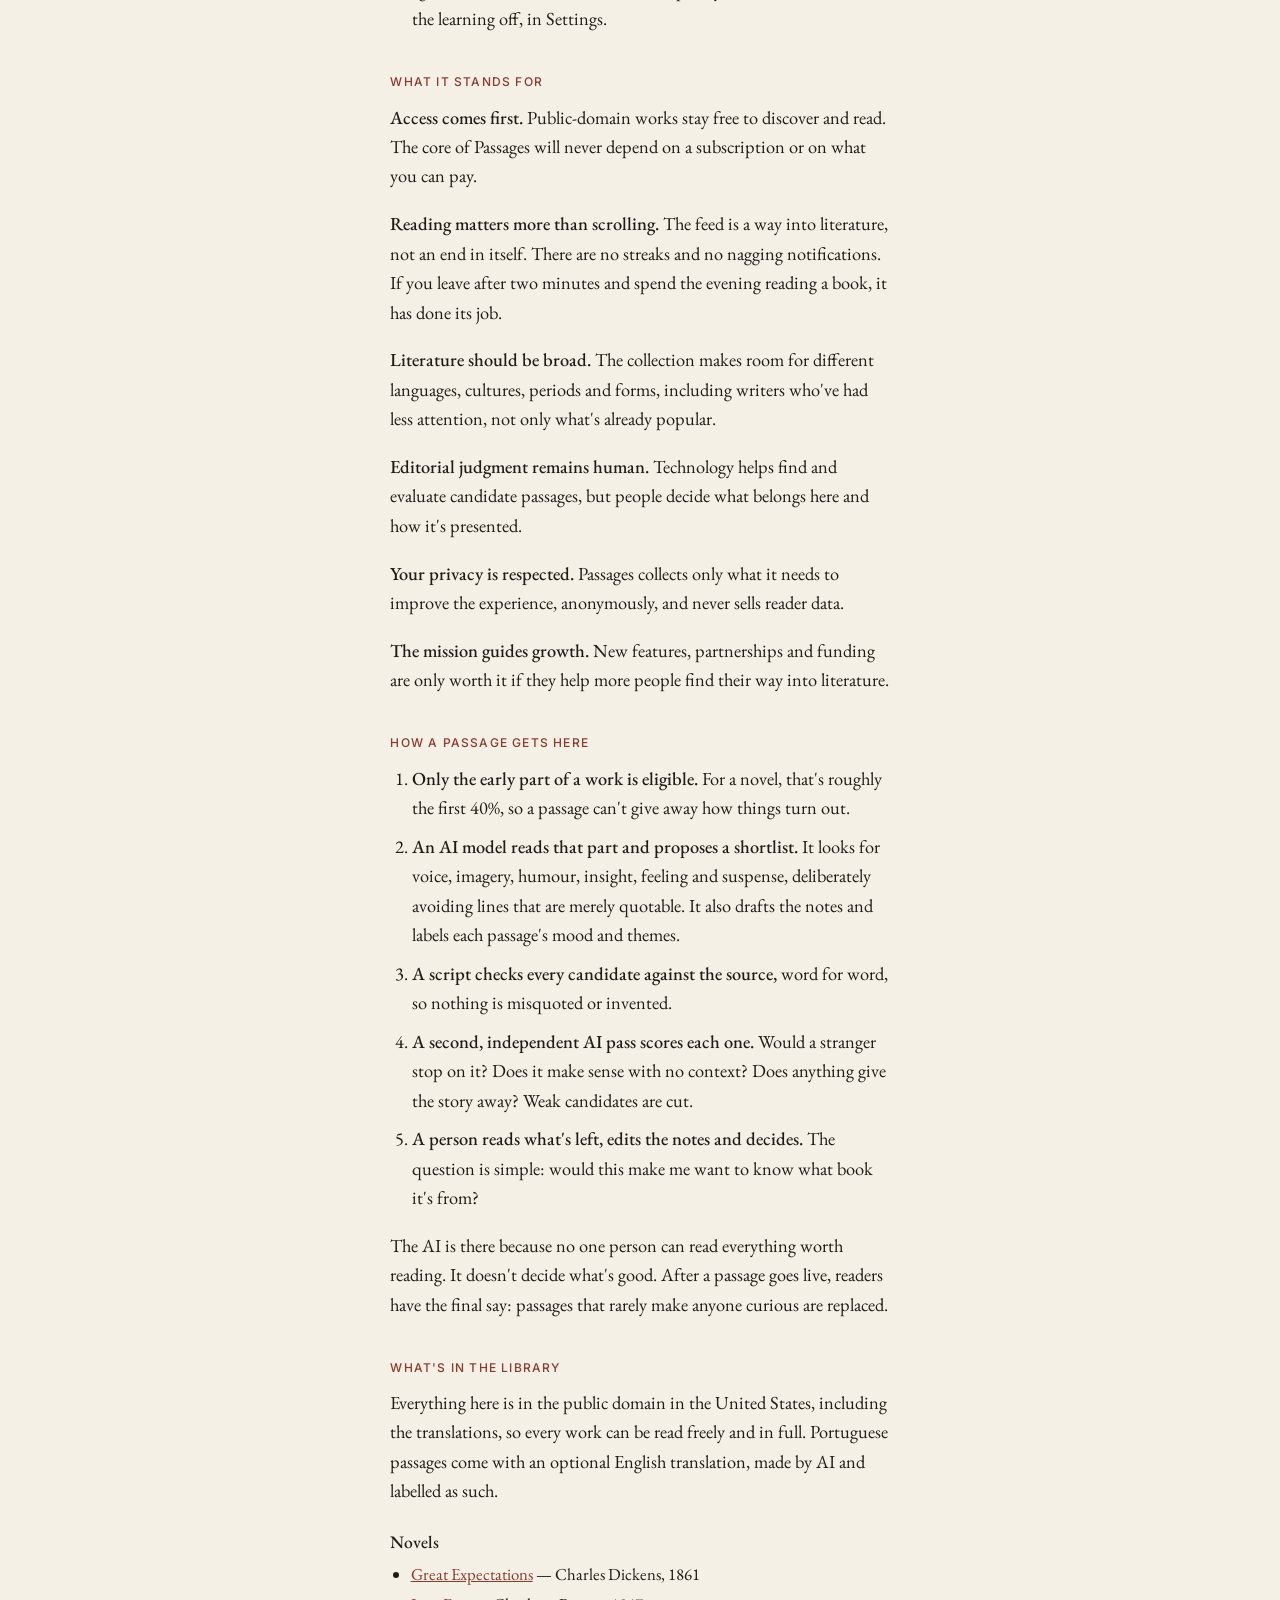
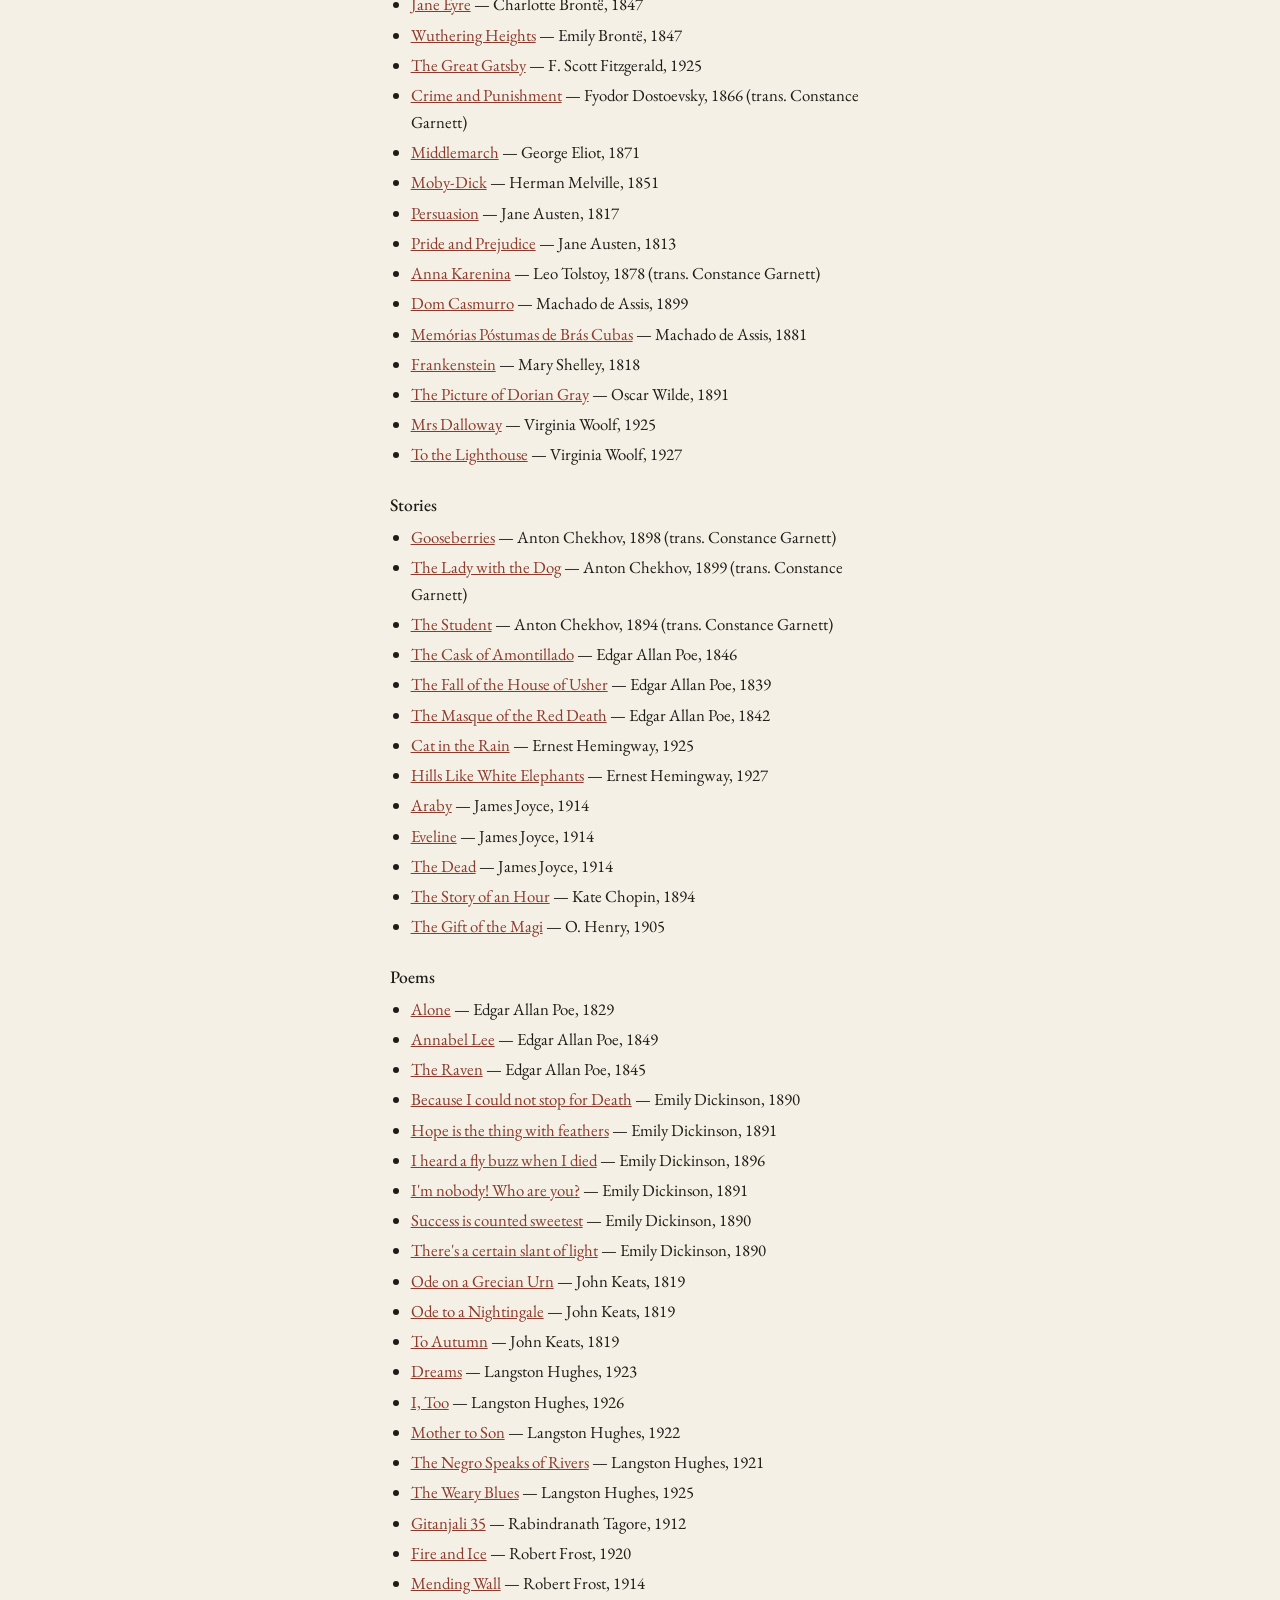
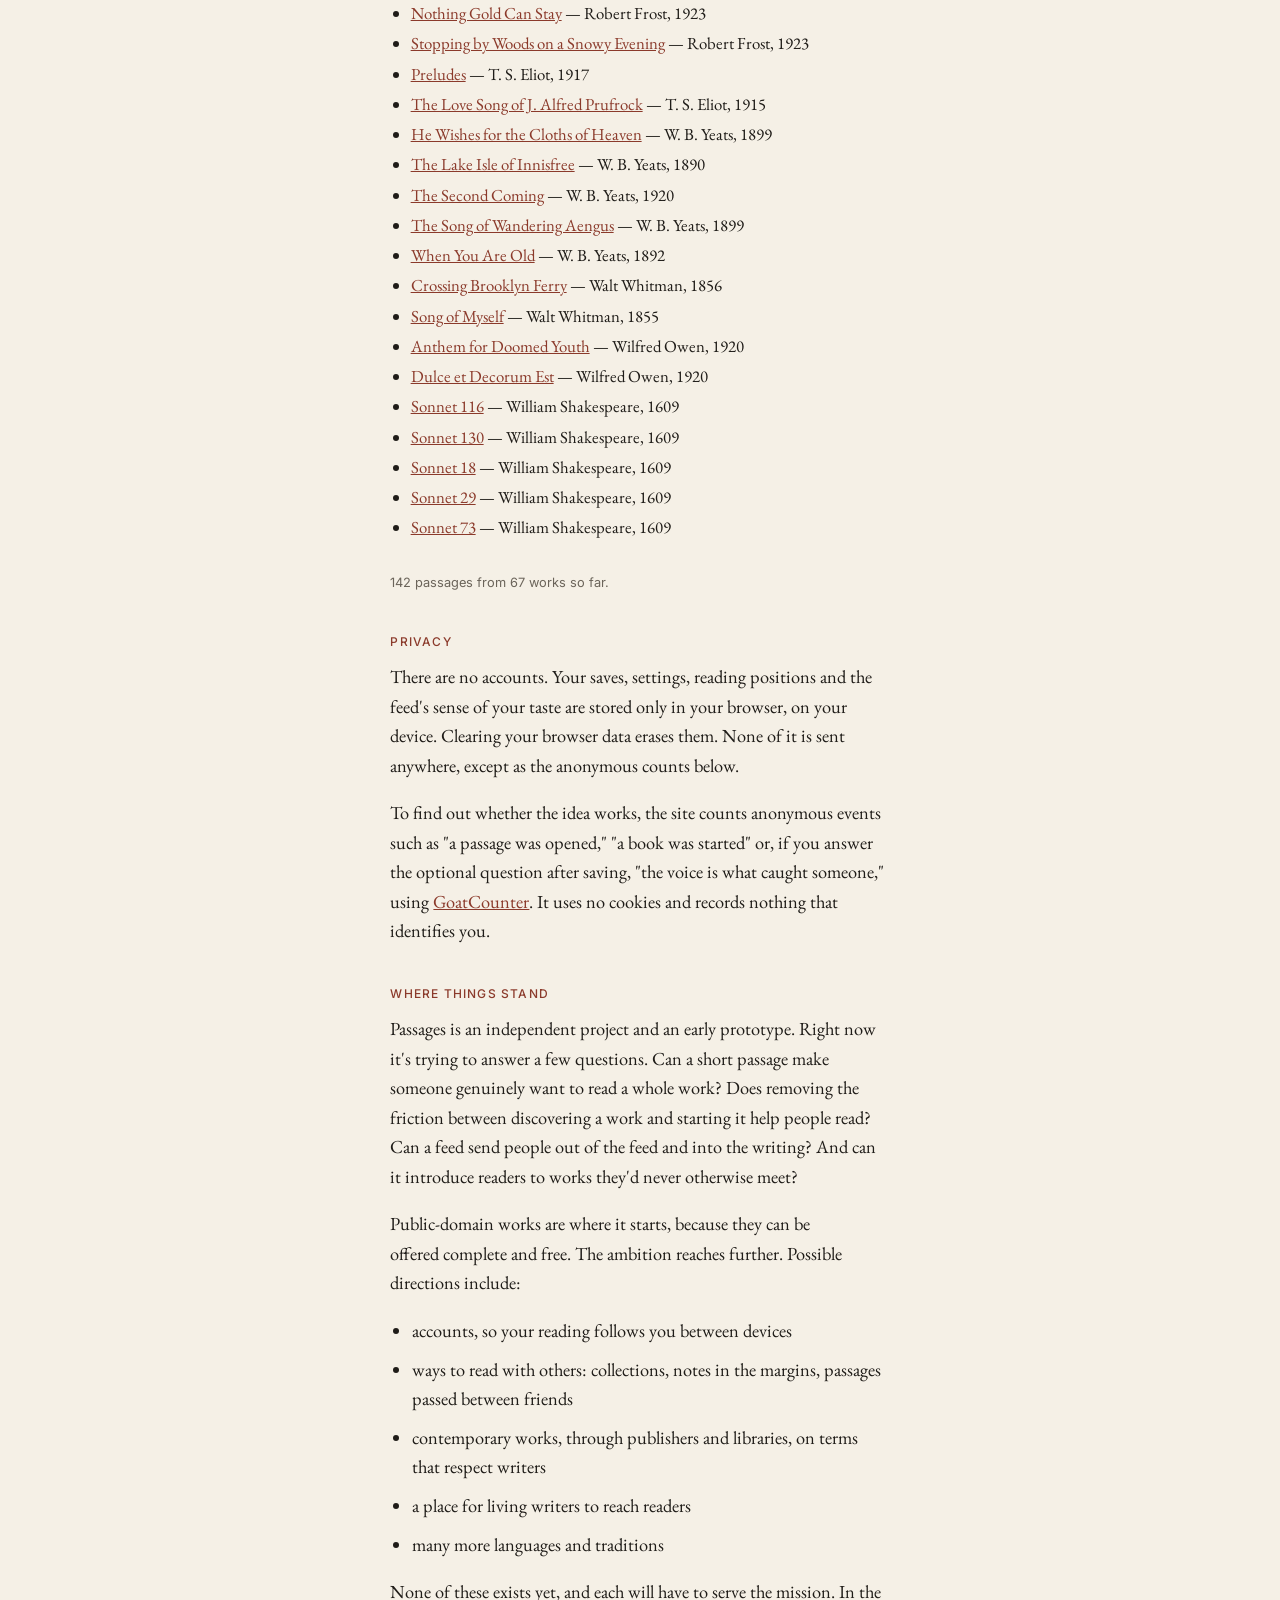
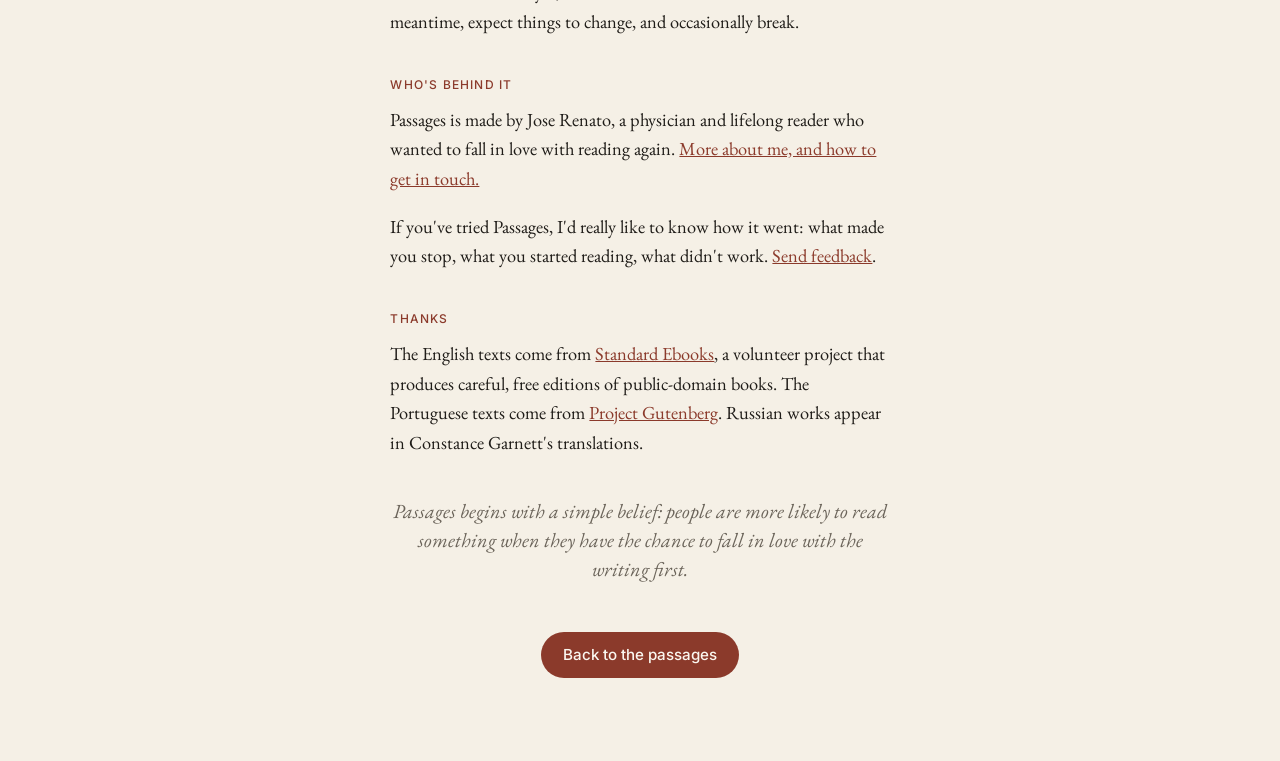
==== commit 0bd60f59: "Fix book icon for Your reading, point to it on save" ====
--- a/about.html
+++ b/about.html
@@ -53,7 +53,7 @@
       <li><strong>Tap to learn more.</strong> You get a spoiler-free description of the work, a note on why that passage was picked, and an honest sense of the commitment: roughly how long it takes to read, and whether it starts slowly.</li>
       <li><strong>Read the whole thing.</strong> Every work opens at its first page in a simple reader. It remembers where you stopped, and when you reach the passage that brought you there, it's highlighted.</li>
       <li><strong>Already know the book?</strong> You can jump straight to the passage instead.</li>
-      <li><strong>Save and share.</strong> Keep the passages you like, or send one to someone as a link. The works you've started wait for you under the bookmark at the top, so you can pick up where you left off, along with a list of everything you've finished. Works you've finished still come back to the feed now and then, just less often.</li>
+      <li><strong>Save and share.</strong> Keep the passages you like, or send one to someone as a link. The works you've started wait for you under the book icon at the top, along with your saved passages, so you can pick up where you left off, along with a list of everything you've finished. Works you've finished still come back to the feed now and then, just less often.</li>
       <li><strong>A feed that adapts to you.</strong> It notices which passages you open, save and start reading and shows you more of what you respond to. When you save one, you can tell it what caught you (the imagery, the voice, the idea or the feeling), and it leans that way too. About a third of what it shows stays random, so you keep meeting the unfamiliar. If a passage isn't for you, say so and you won't see it again. You can also hide whole forms, poetry for instance, or switch the learning off, in Settings.</li>
     </ul>
 
--- a/css/style.css
+++ b/css/style.css
@@ -176,6 +176,8 @@
 }
 .chip:active { background: var(--line); }
 .chip.quiet { color: var(--ink-2); }
+#open-saved.pulse svg { animation: pulse .9s ease-out 2; }
+@keyframes pulse { 0% { transform: scale(1); } 35% { transform: scale(1.3); color: var(--accent); } 100% { transform: scale(1); } }
 .read-mark { text-transform: none; letter-spacing: 0; color: var(--accent); }
 .finished-note { color: var(--accent) !important; font-style: italic; }
 .why-note { margin: 0; font-size: .72rem; color: var(--ink-2); }
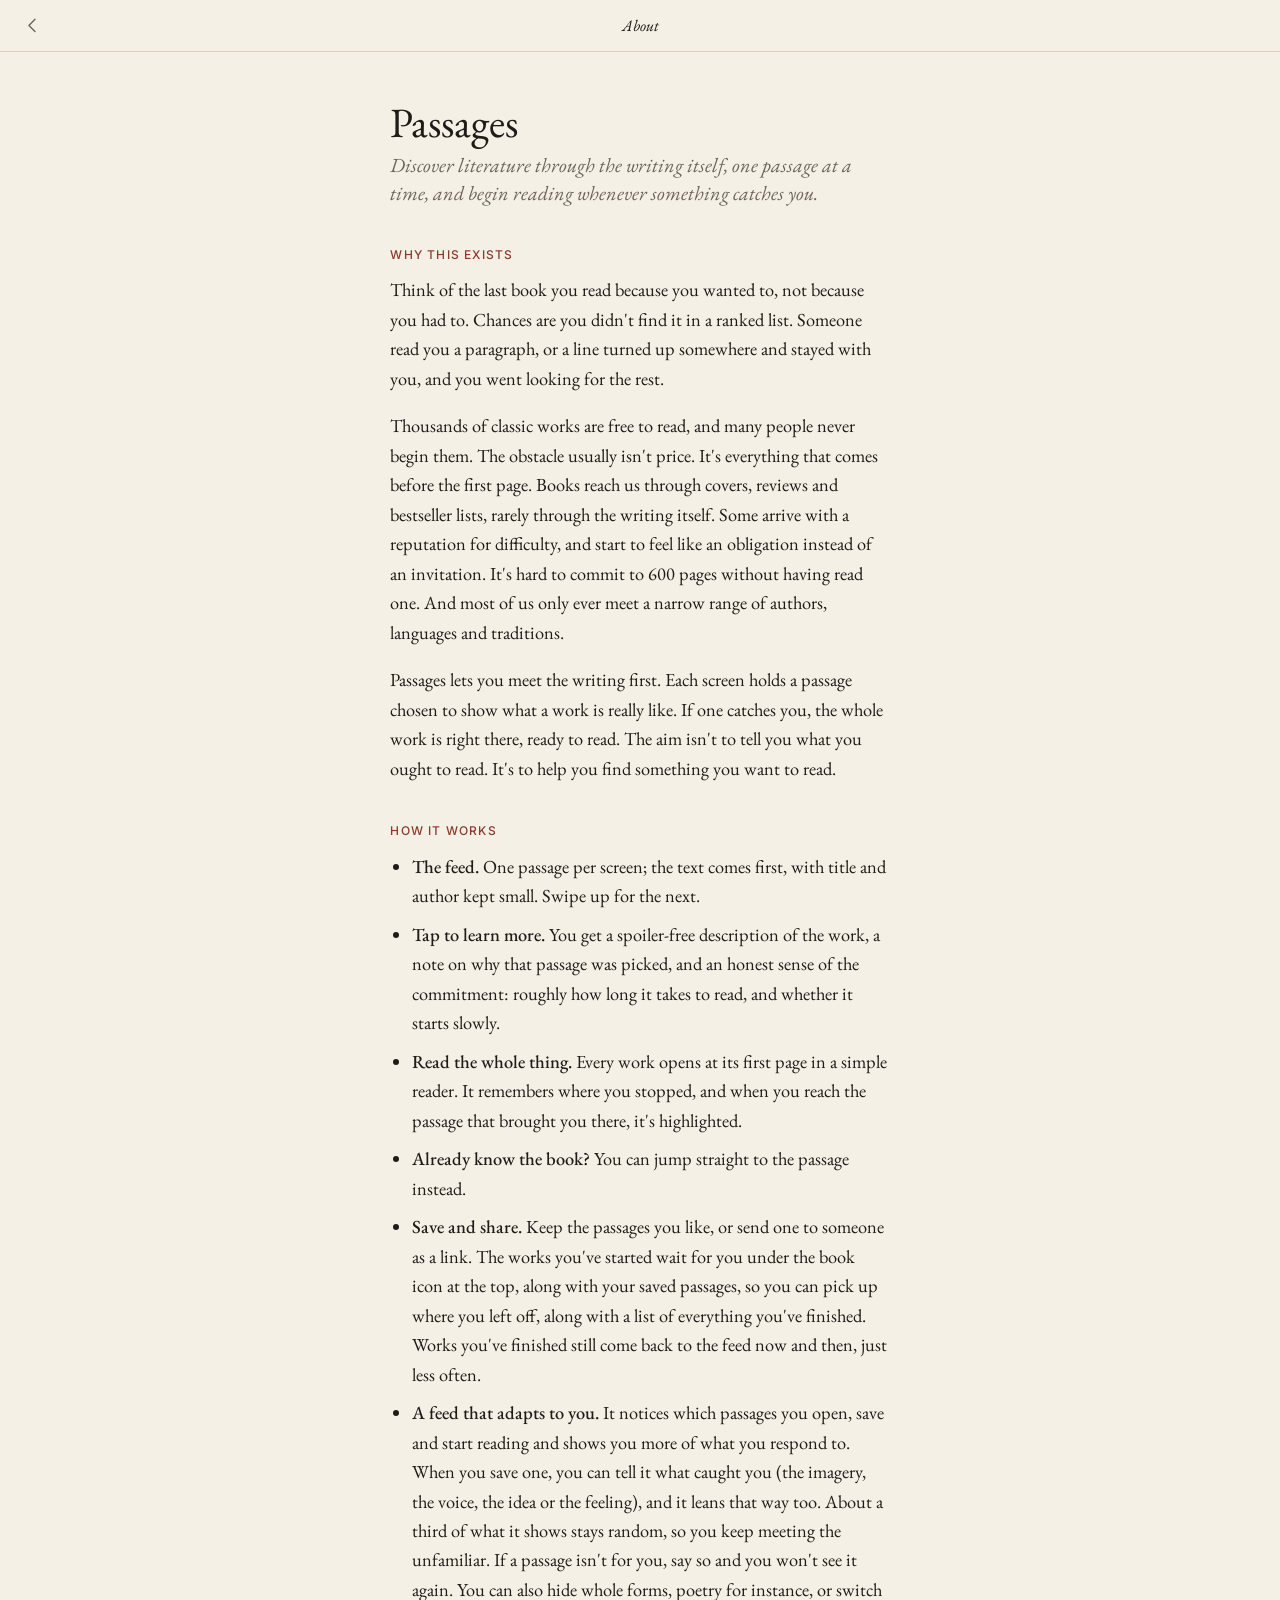
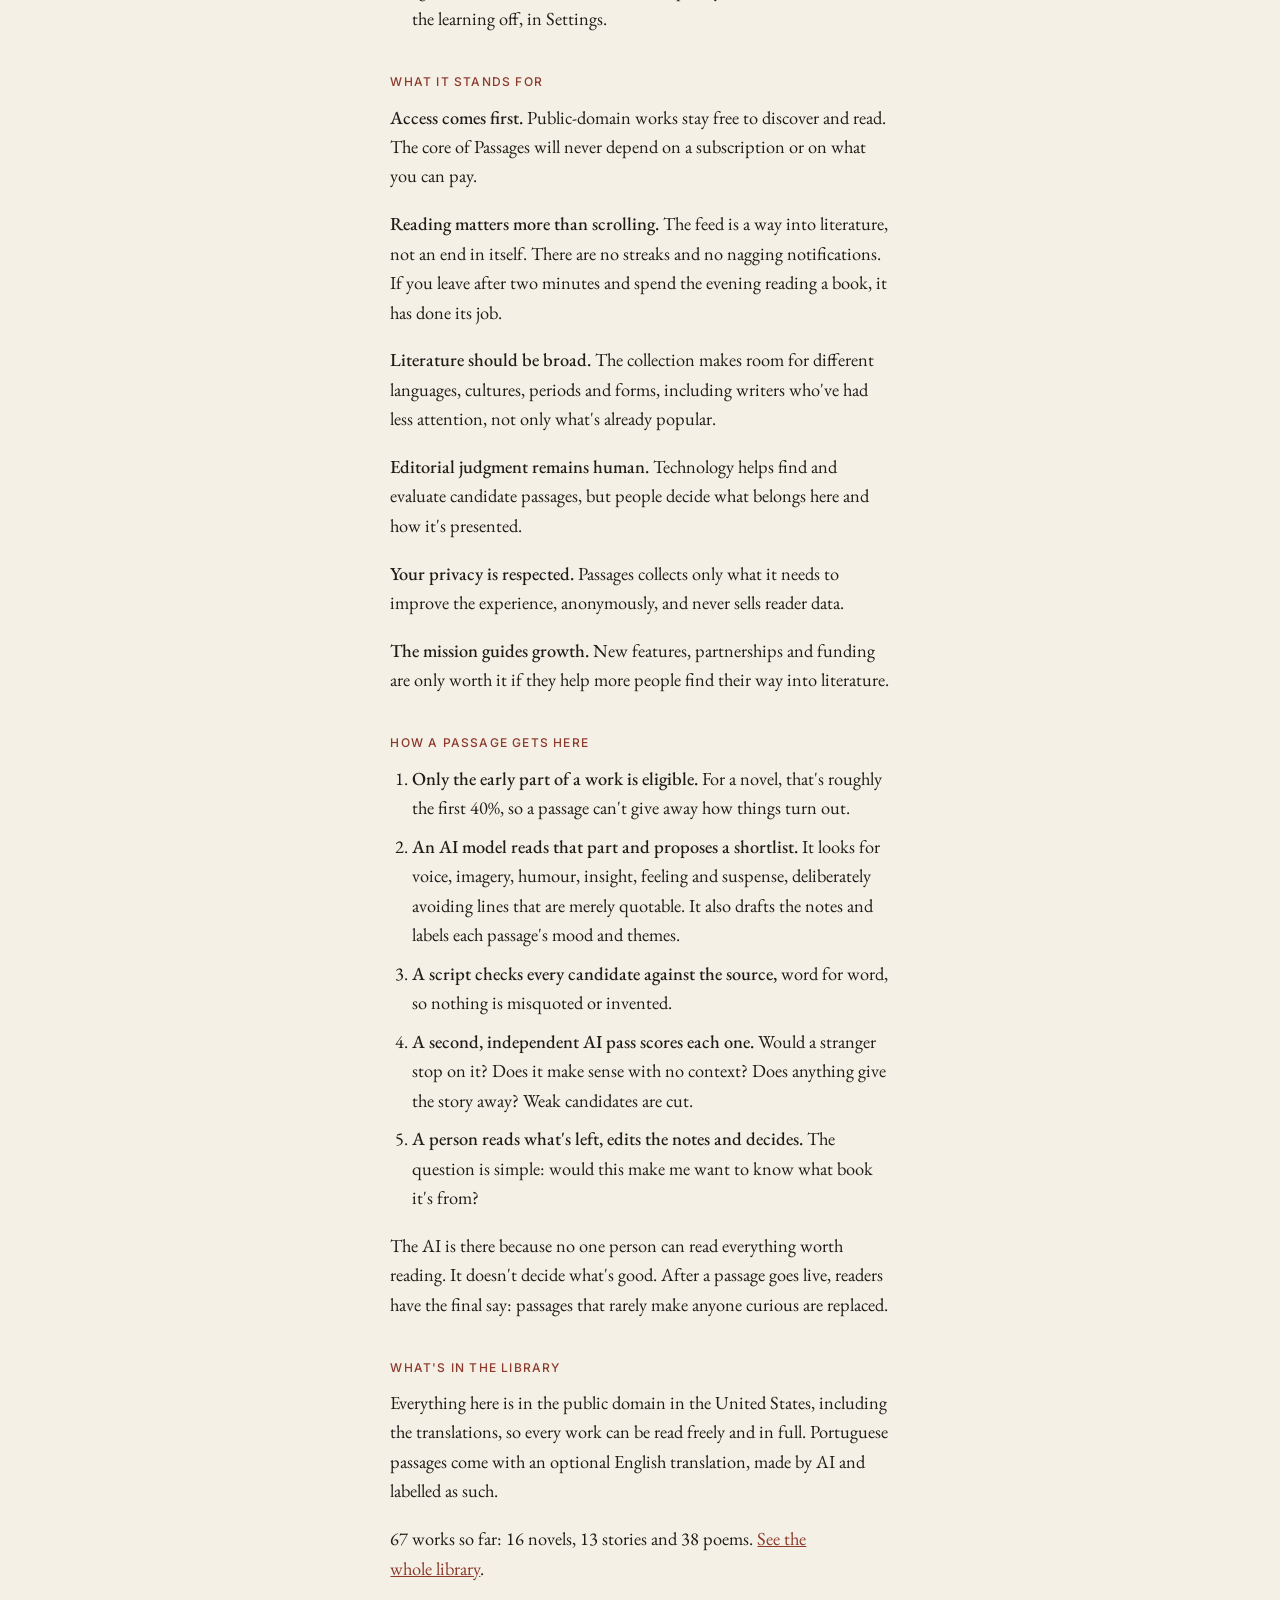
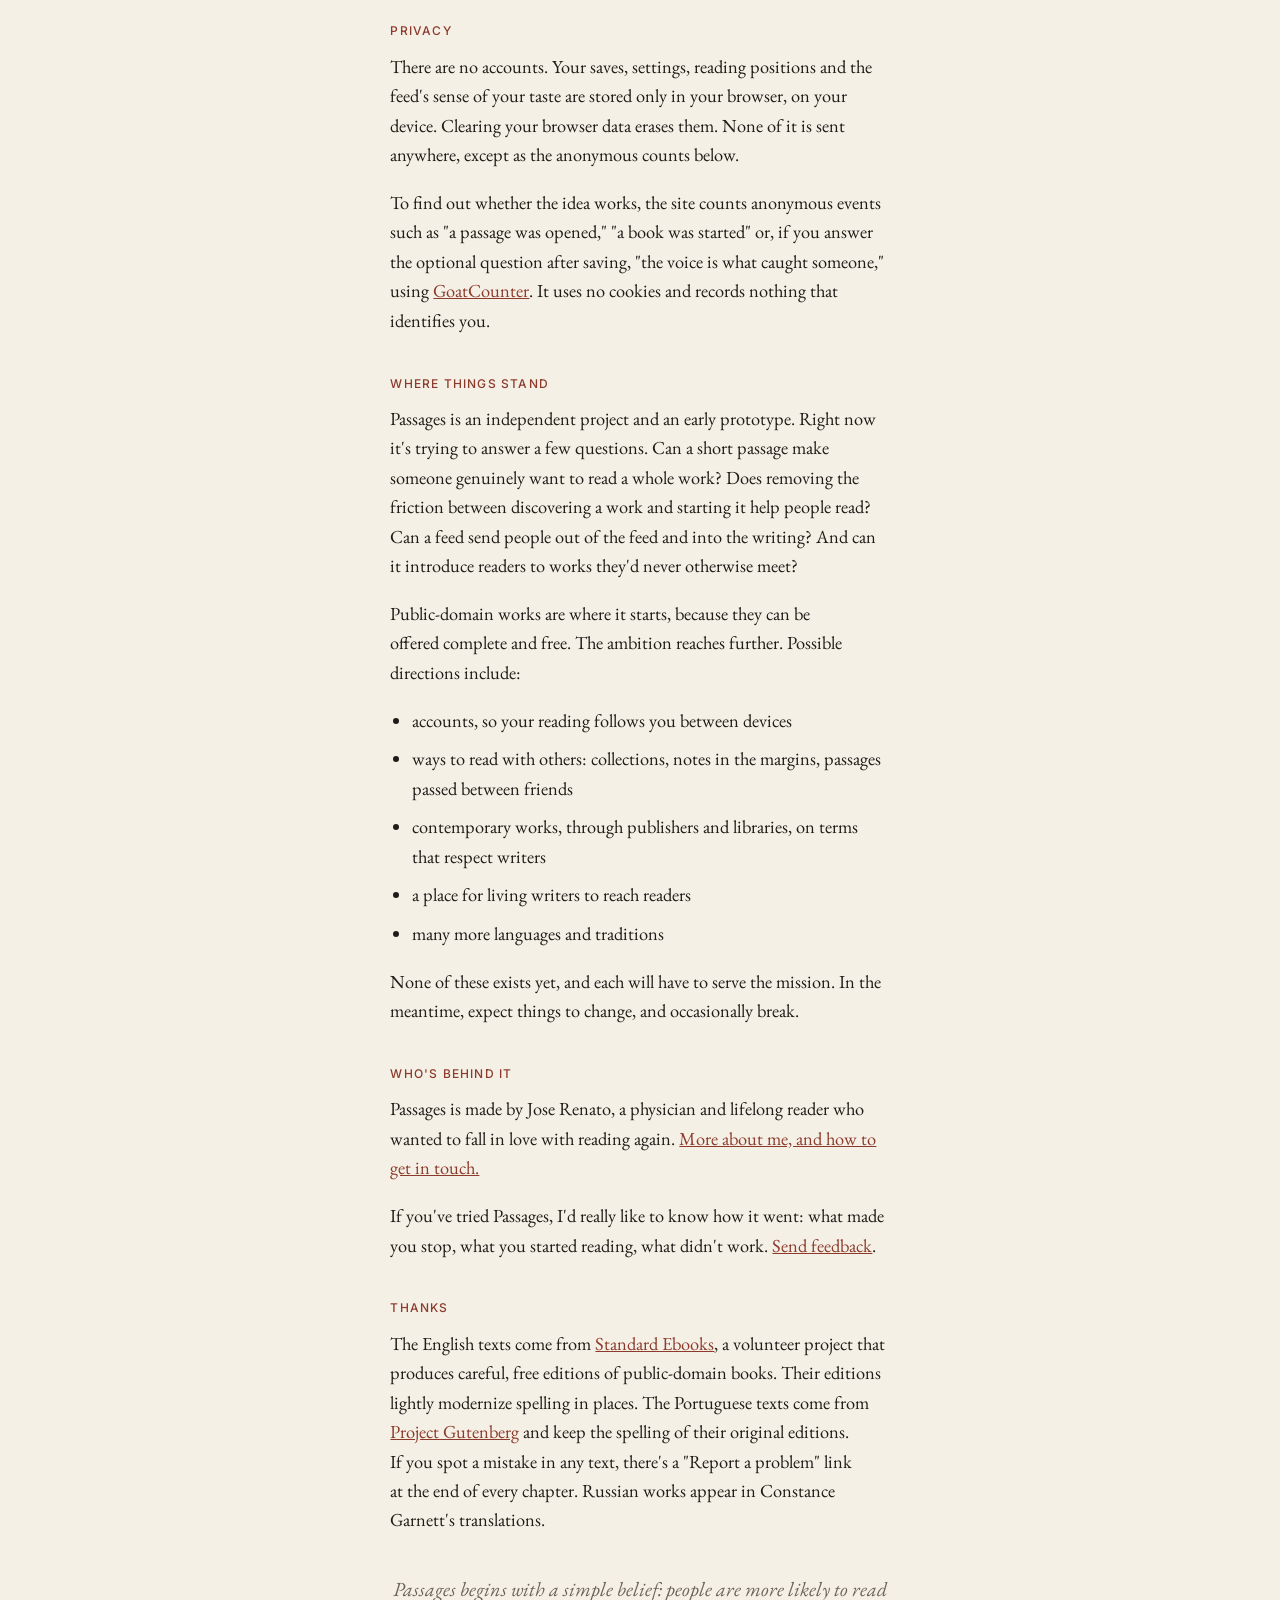
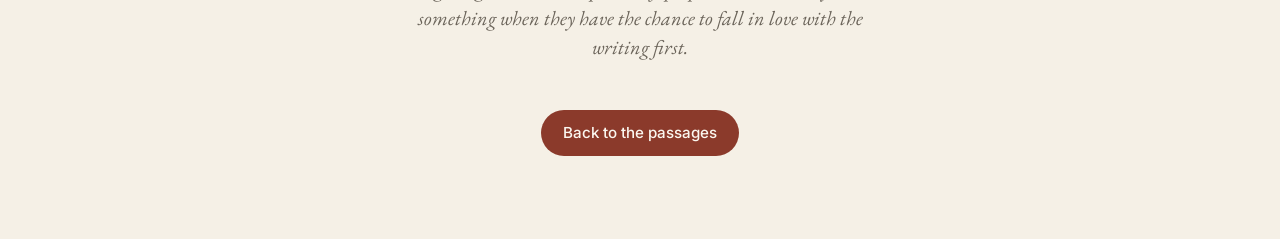
==== commit 0758103e: "Add library page, Report a problem, clearer swipe hint" ====
--- a/about.html
+++ b/about.html
@@ -1,8 +1,8 @@
 <!DOCTYPE html>
 <!-- ============================================================
      about.html — the About page. Plain text in HTML: edit freely.
-     The list of works under "What's in the library" is filled in
-     automatically from data/books.csv by js/about.js.
+     The work count under "What's in the library" is filled in
+     automatically from data/books.csv (script at the bottom).
      ============================================================ -->
 <html lang="en">
 <head>
@@ -77,7 +77,7 @@
 
     <h2>What's in the library</h2>
     <p>Everything here is in the public domain in the United States, including the translations, so every work can be read freely and in full. Portuguese passages come with an optional English translation, made by AI and labelled as such.</p>
-    <div id="library" class="library"><p class="muted">Loading the list…</p></div>
+    <p><span id="library-count">Dozens of novels, stories and poems so far.</span> <a href="library.html">See the whole library</a>.</p>
 
     <h2>Privacy</h2>
     <p>There are no accounts. Your saves, settings, reading positions and the feed's sense of your taste are stored only in your browser, on your device. Clearing your browser data erases them. None of it is sent anywhere, except as the anonymous counts below.</p>
@@ -100,7 +100,7 @@
     <p>If you've tried Passages, I'd really like to know how it went: what made you stop, what you started reading, what didn't work. <a href="#" id="feedback-link">Send feedback</a>.</p>
 
     <h2>Thanks</h2>
-    <p>The English texts come from <a href="https://standardebooks.org">Standard Ebooks</a>, a volunteer project that produces careful, free editions of public-domain books. The Portuguese texts come from <a href="https://www.gutenberg.org">Project Gutenberg</a>. Russian works appear in Constance Garnett's translations.</p>
+    <p>The English texts come from <a href="https://standardebooks.org">Standard Ebooks</a>, a volunteer project that produces careful, free editions of public-domain books. Their editions lightly modernize spelling in places. The Portuguese texts come from <a href="https://www.gutenberg.org">Project Gutenberg</a> and keep the spelling of their original editions. If you spot a mistake in any text, there's a "Report a problem" link at the end of every chapter. Russian works appear in Constance Garnett's translations.</p>
 
     <p class="page-closing">Passages begins with a simple belief: people are more likely to read something when they have the chance to fall in love with the writing first.</p>
 
@@ -111,7 +111,14 @@
   <script src="js/storage.js"></script>
   <script src="js/analytics.js"></script>
   <script src="js/data.js"></script>
-  <script src="js/about.js"></script>
-  <script>document.getElementById("feedback-link").href = feedbackHref();</script>
+  <script>
+    document.getElementById("feedback-link").href = feedbackHref();
+    // "67 works so far: 25 novels, 22 stories and 20 poems."
+    loadLibrary().then(({ books }) => {
+      const all = Object.values(books), n = k => all.filter(b => b.kind === k).length;
+      document.getElementById("library-count").textContent =
+        `${all.length} works so far: ${n("novel")} novels, ${n("story")} stories and ${n("poem")} poems.`;
+    }).catch(() => {});
+  </script>
 </body>
 </html>
--- a/css/style.css
+++ b/css/style.css
@@ -166,6 +166,7 @@
   transition: opacity .2s, transform .2s;
 }
 .why.show { opacity: 1; transform: translate(-50%, 0); }
+.why.inline { position: static; transform: none; width: auto; margin: 1.25rem 0 0; box-shadow: none; }
 .why-head { display: flex; justify-content: space-between; align-items: center; }
 .why-title { margin: 0; font-family: var(--serif); font-size: 1.1rem; }
 .why-close { font-size: 1.3rem; line-height: 1; color: var(--ink-2); padding: 0 .2rem; }
@@ -182,6 +183,8 @@
 .finished-note { color: var(--accent) !important; font-style: italic; }
 .why-note { margin: 0; font-size: .72rem; color: var(--ink-2); }
 
+.hint-swipe { display: inline-block; margin-top: .4rem; animation: nudge 1.6s ease-in-out 3 .8s; }
+@keyframes nudge { 0%, 100% { transform: translateY(0); } 50% { transform: translateY(-6px); } }
 .hint { margin: 2.5rem 0 0; font-size: .8rem; color: var(--ink-2); text-align: center; }
 
 /* The welcome card: longer text, scrolls inside its own screen */
@@ -279,7 +282,10 @@
 .about-text { margin: 0; font-family: var(--serif); font-size: 1.15rem; line-height: 1.5; }
 .about-actions { display: flex; flex-wrap: wrap; gap: .6rem; margin-top: 2rem; }
 .jump-link { display: inline-block; margin-top: 1.1rem; font-size: .85rem; color: var(--ink-2); }
-.nope-link { display: block; margin-top: 1.4rem; font-size: .8rem !important; color: var(--ink-2) !important; }
+.panel-small-links { display: flex; gap: 1.5rem; margin-top: 1.4rem; }
+.panel-small-links a, .panel-small-links .linklike { font-size: .8rem; color: var(--ink-2); }
+.report-link { text-align: center; margin: 1.5rem 0 0; font-family: var(--sans); font-size: .78rem; }
+.report-link a { color: var(--ink-2); }
 .reset-note { margin-top: .6rem !important; }
 
 .saved-list, .toc { list-style: none; margin: 1.25rem 0 0; padding: 0; }
@@ -393,8 +399,12 @@
 .page strong { font-weight: 500; }
 .page a { color: var(--accent); }
 .page .btn { color: var(--accent-ink); }
-.library ul { padding-left: 1.1em; }
-.library li { margin-bottom: .2em; font-size: 1.05rem; }
+.library h2 { margin-top: 2.2rem; }
+.page .library-list { list-style: none; padding: 0; margin: 0; }
+.library-list li { padding: .7rem 0; border-bottom: 1px solid var(--line); }
+.library-title { font-family: var(--serif); font-size: 1.25rem; font-style: italic; color: var(--ink); text-decoration: none; }
+.library-mark { font-family: var(--sans); font-size: .8rem; color: var(--accent); }
+.library-meta { display: block; margin-top: .15rem; font-family: var(--sans); font-size: .82rem; color: var(--ink-2); }
 .contact { font-size: 1.2rem; }
 .page-closing { margin-top: 2.5rem !important; font-style: italic; font-size: 1.25rem; line-height: 1.45; text-align: center; color: var(--ink-2); }
 .page-back { margin-top: 3rem !important; text-align: center; }
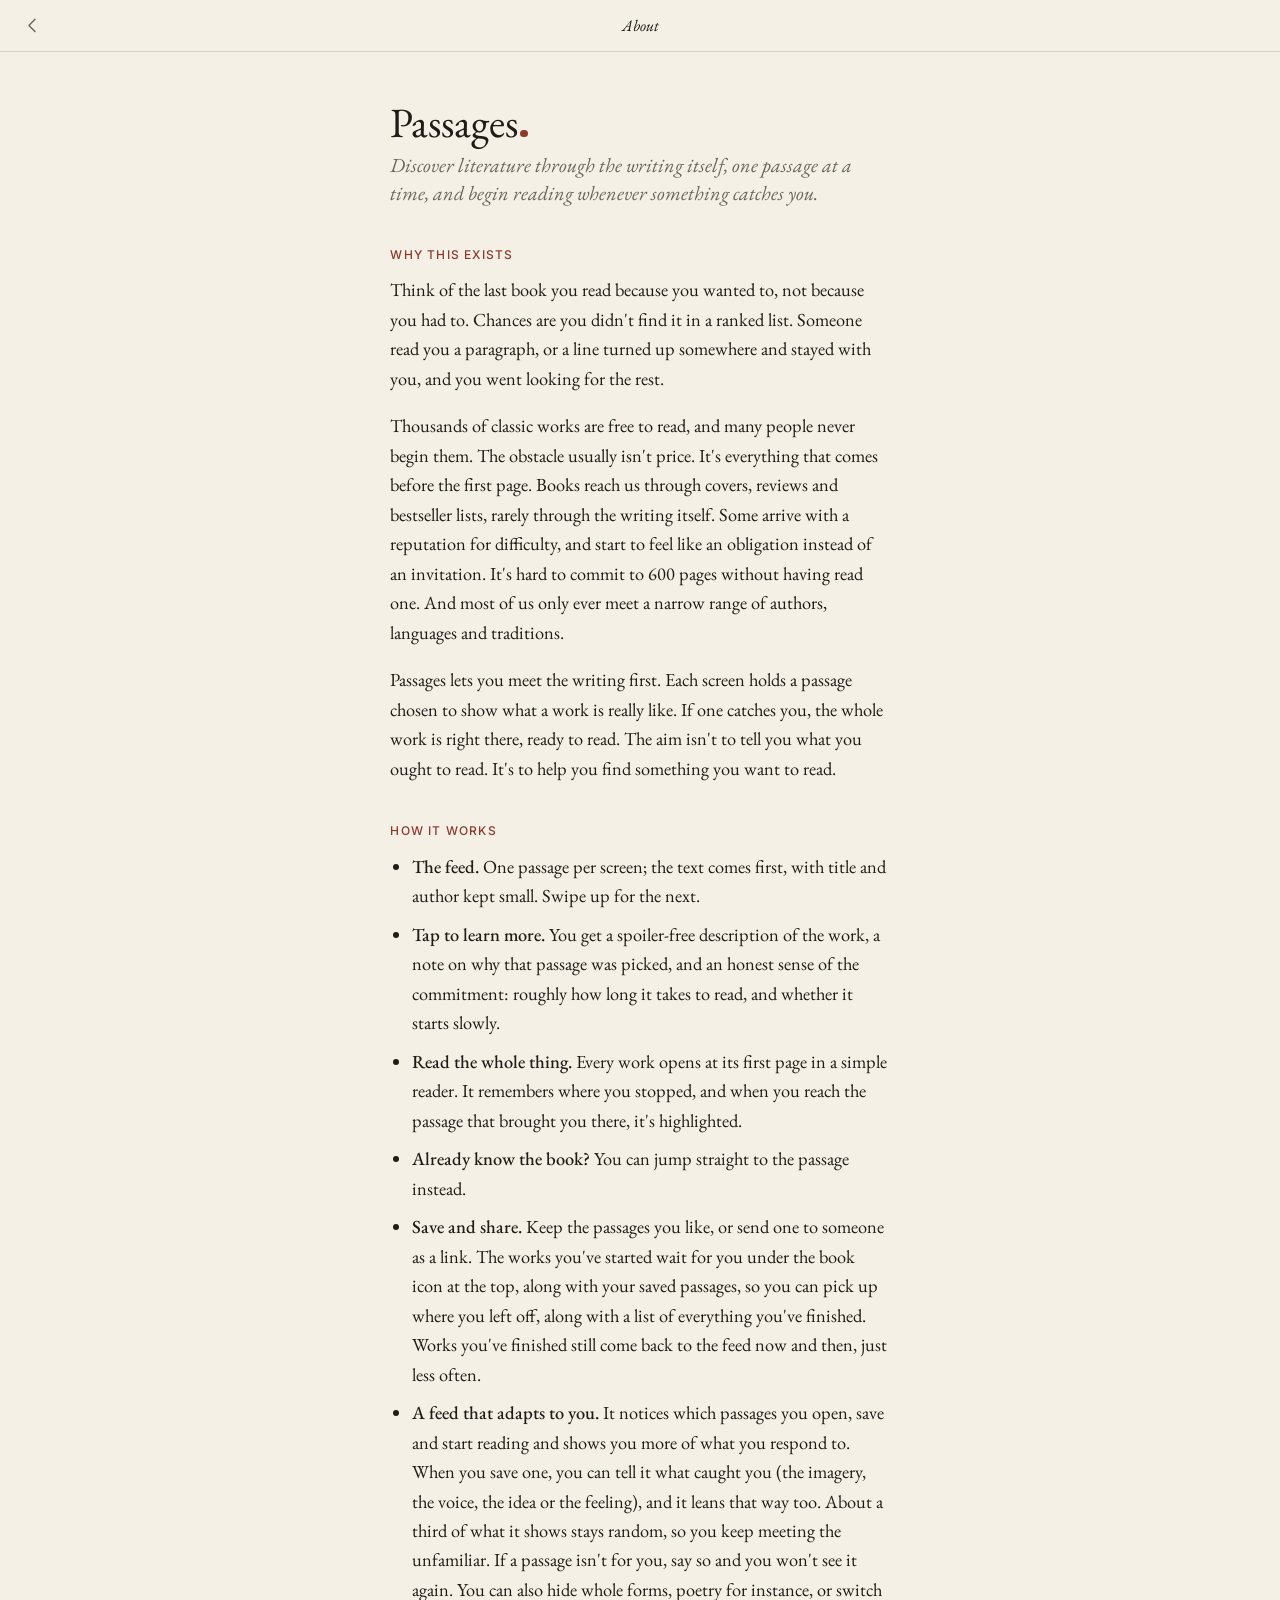
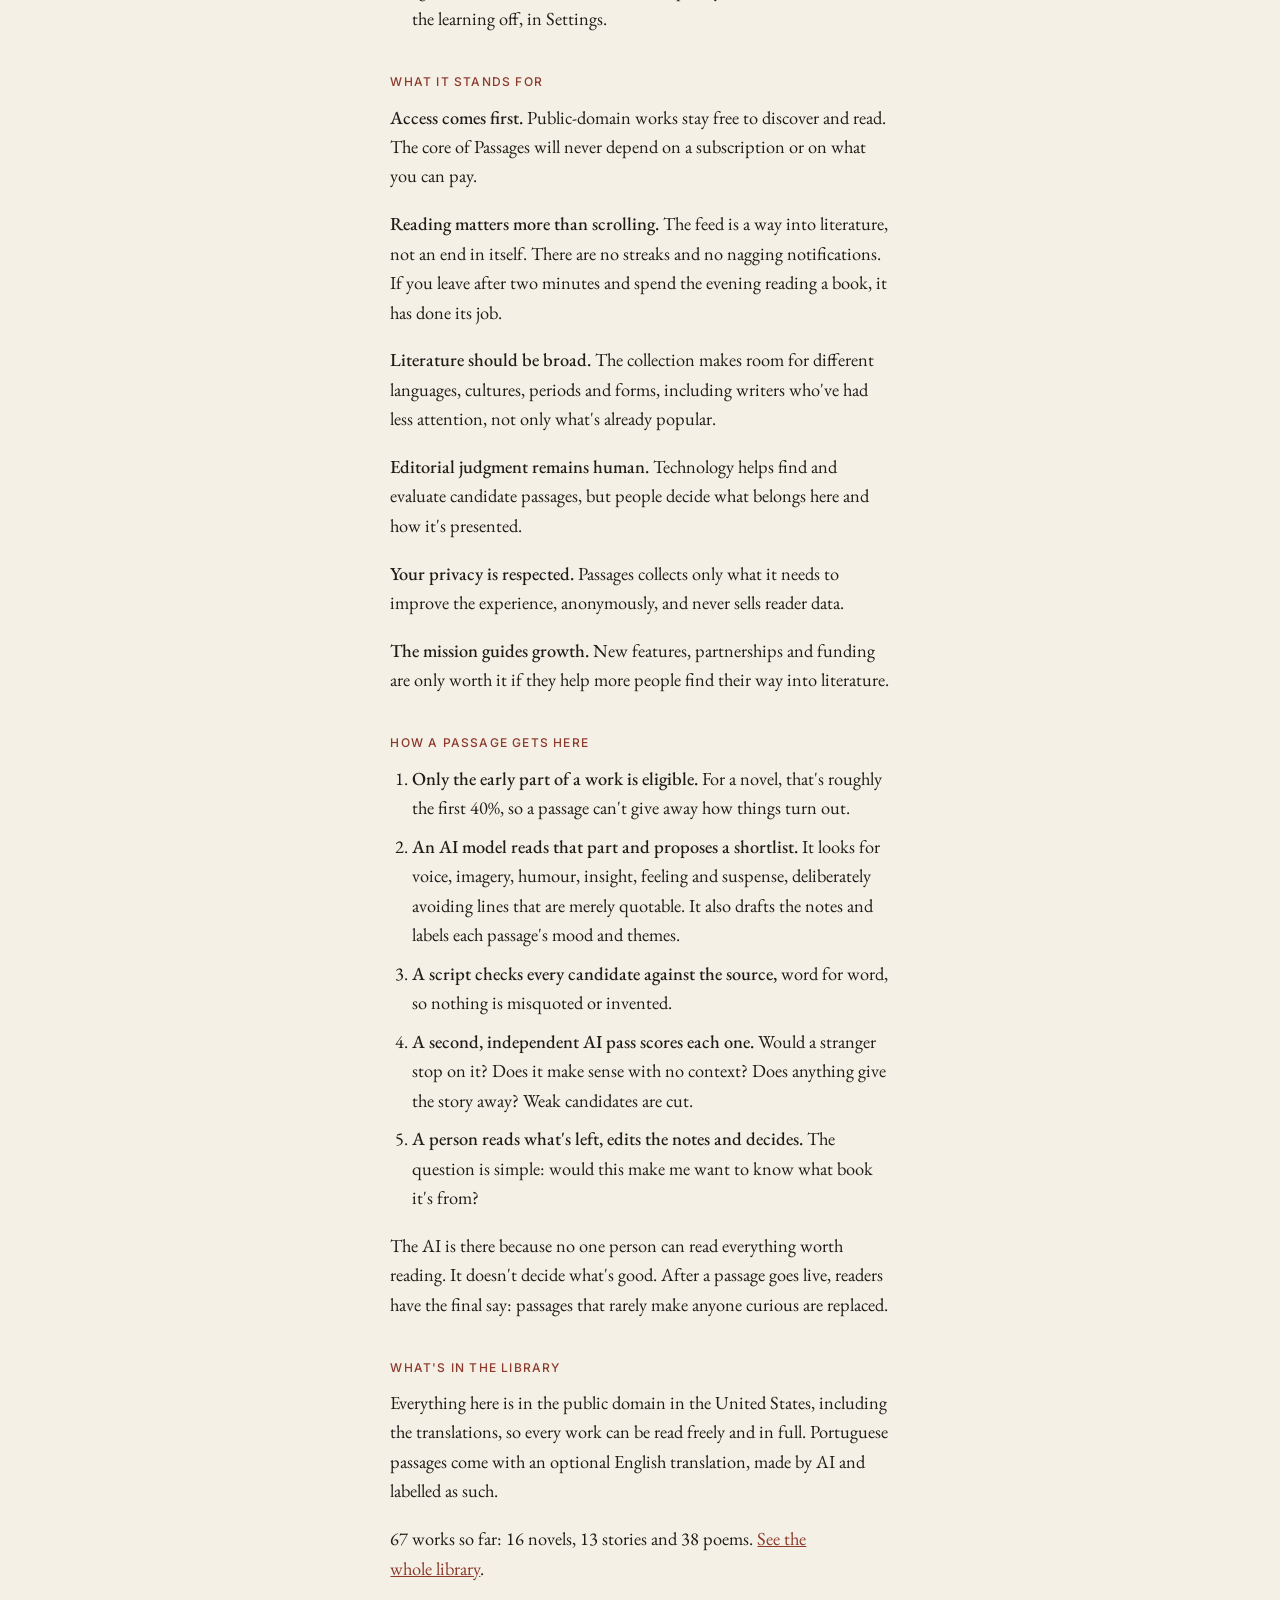
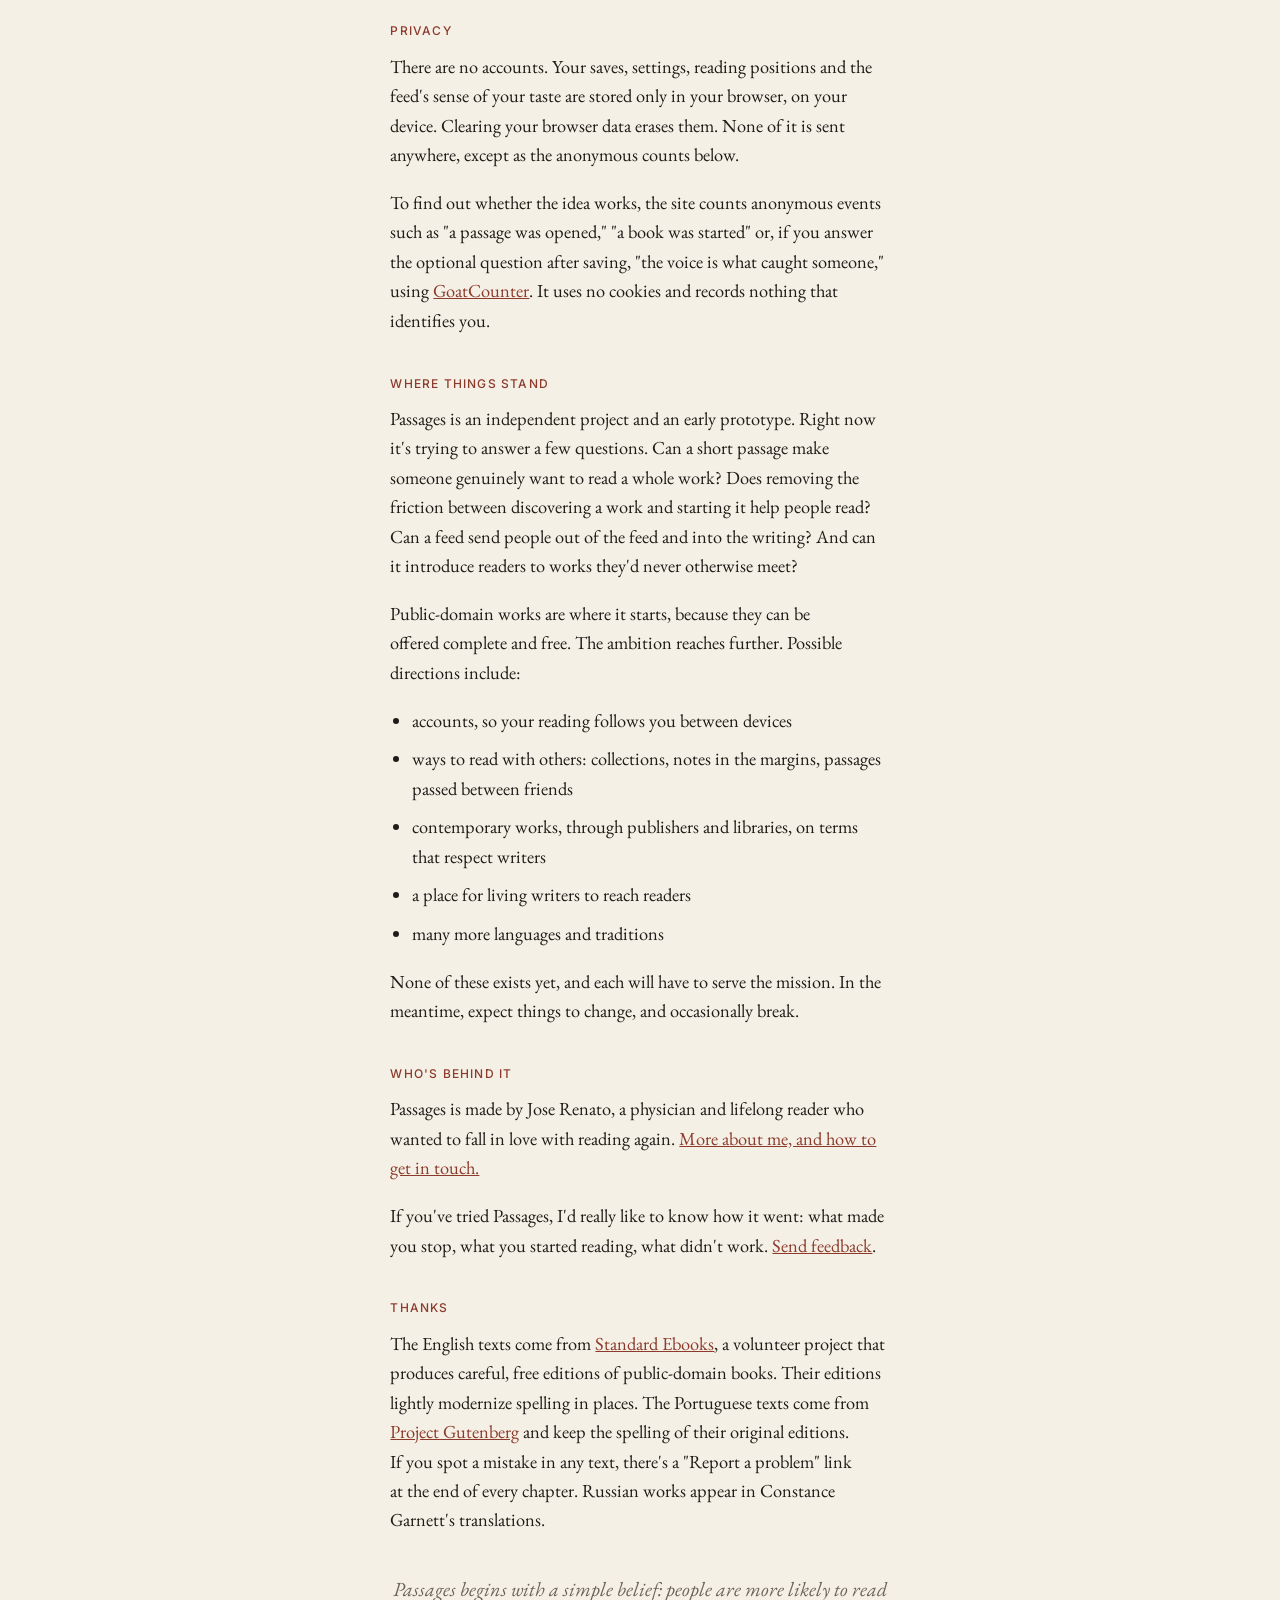
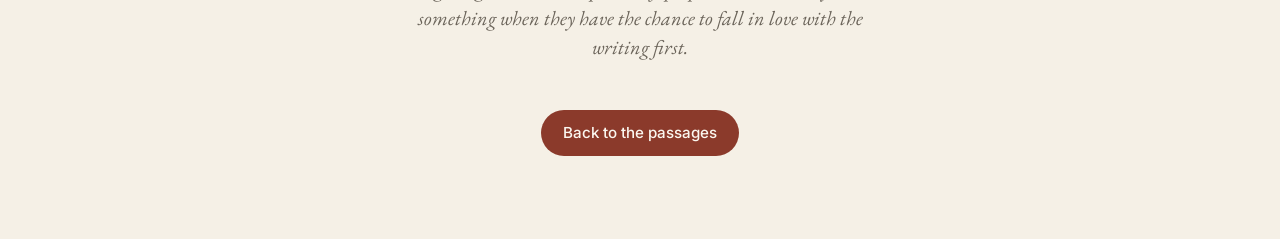
==== commit 7c550bbc: "New visual identity: pilcrow icon, dotted wordmark, link preview, share as image" ====
--- a/about.html
+++ b/about.html
@@ -22,6 +22,7 @@
   <meta name="theme-color" content="#f5f0e6">
   <link rel="apple-touch-icon" href="icons/icon-180.png">
   <link rel="icon" href="icons/icon.svg" type="image/svg+xml">
+  <link rel="icon" href="icons/favicon-32.png" type="image/png" sizes="32x32">
   <link rel="preconnect" href="https://fonts.googleapis.com">
   <link rel="preconnect" href="https://fonts.gstatic.com" crossorigin>
   <link href="https://fonts.googleapis.com/css2?family=EB+Garamond:ital,wght@0,400;0,500;1,400&family=Inter:wght@400;500&display=swap" rel="stylesheet">
@@ -39,7 +40,7 @@
 
   <main class="page">
 
-    <h1 class="page-title">Passages</h1>
+    <h1 class="page-title">Passages<span class="wordmark-dot" aria-hidden="true"></span></h1>
     <p class="page-lede">Discover literature through the writing itself, one passage at a time, and begin reading whenever something catches you.</p>
 
     <h2>Why this exists</h2>
--- a/css/style.css
+++ b/css/style.css
@@ -82,6 +82,15 @@
   font-family: var(--serif); font-size: 1.35rem; letter-spacing: .02em;
   padding-left: .4rem; text-decoration: none;
 }
+/* The clay full stop after "Passages" (the wordmark) */
+.share-preview { margin: 1rem 0 1.25rem; min-height: 6rem; display: grid; place-items: center; }
+.share-preview img { width: min(15rem, 60%); border-radius: .75rem; box-shadow: 0 6px 24px rgba(0,0,0,.15); }
+.wordmark-dot {
+  display: inline-block; width: .17em; height: .17em; border-radius: 50%;
+  background: var(--accent); margin-left: .05em;
+}
+/* The drawn pilcrow (¶): marks where a passage begins. Takes the text colour. */
+.pilcrow { width: 1.8rem; height: 1.8rem; min-height: 1.8rem; flex: none; fill: var(--accent); display: block; margin: 0 0 .6rem -.4rem; }
 .topbar-actions { display: flex; gap: .15rem; }
 
 .icon-btn {
@@ -181,6 +190,12 @@
 @keyframes pulse { 0% { transform: scale(1); } 35% { transform: scale(1.3); color: var(--accent); } 100% { transform: scale(1); } }
 .read-mark { text-transform: none; letter-spacing: 0; color: var(--accent); }
 .finished-note { color: var(--accent) !important; font-style: italic; }
+.daily-label { margin: 0 0 1.2rem; font-family: var(--sans); font-size: .72rem; letter-spacing: .12em; text-transform: uppercase; color: var(--accent); }
+.comeback { margin-top: 1rem; padding-top: 1.2rem; border-top: 1px solid var(--line); }
+.comeback-q { margin: 0; font-family: var(--sans); font-size: .9rem; color: var(--ink-2); }
+.comeback .why-chips { justify-content: center; }
+.home-tip-text { margin: .5rem 0; font-size: .9rem; line-height: 1.45; }
+.home-tip .chip { margin-top: .3rem; }
 .why-note { margin: 0; font-size: .72rem; color: var(--ink-2); }
 
 .hint-swipe { display: inline-block; margin-top: .4rem; animation: nudge 1.6s ease-in-out 3 .8s; }
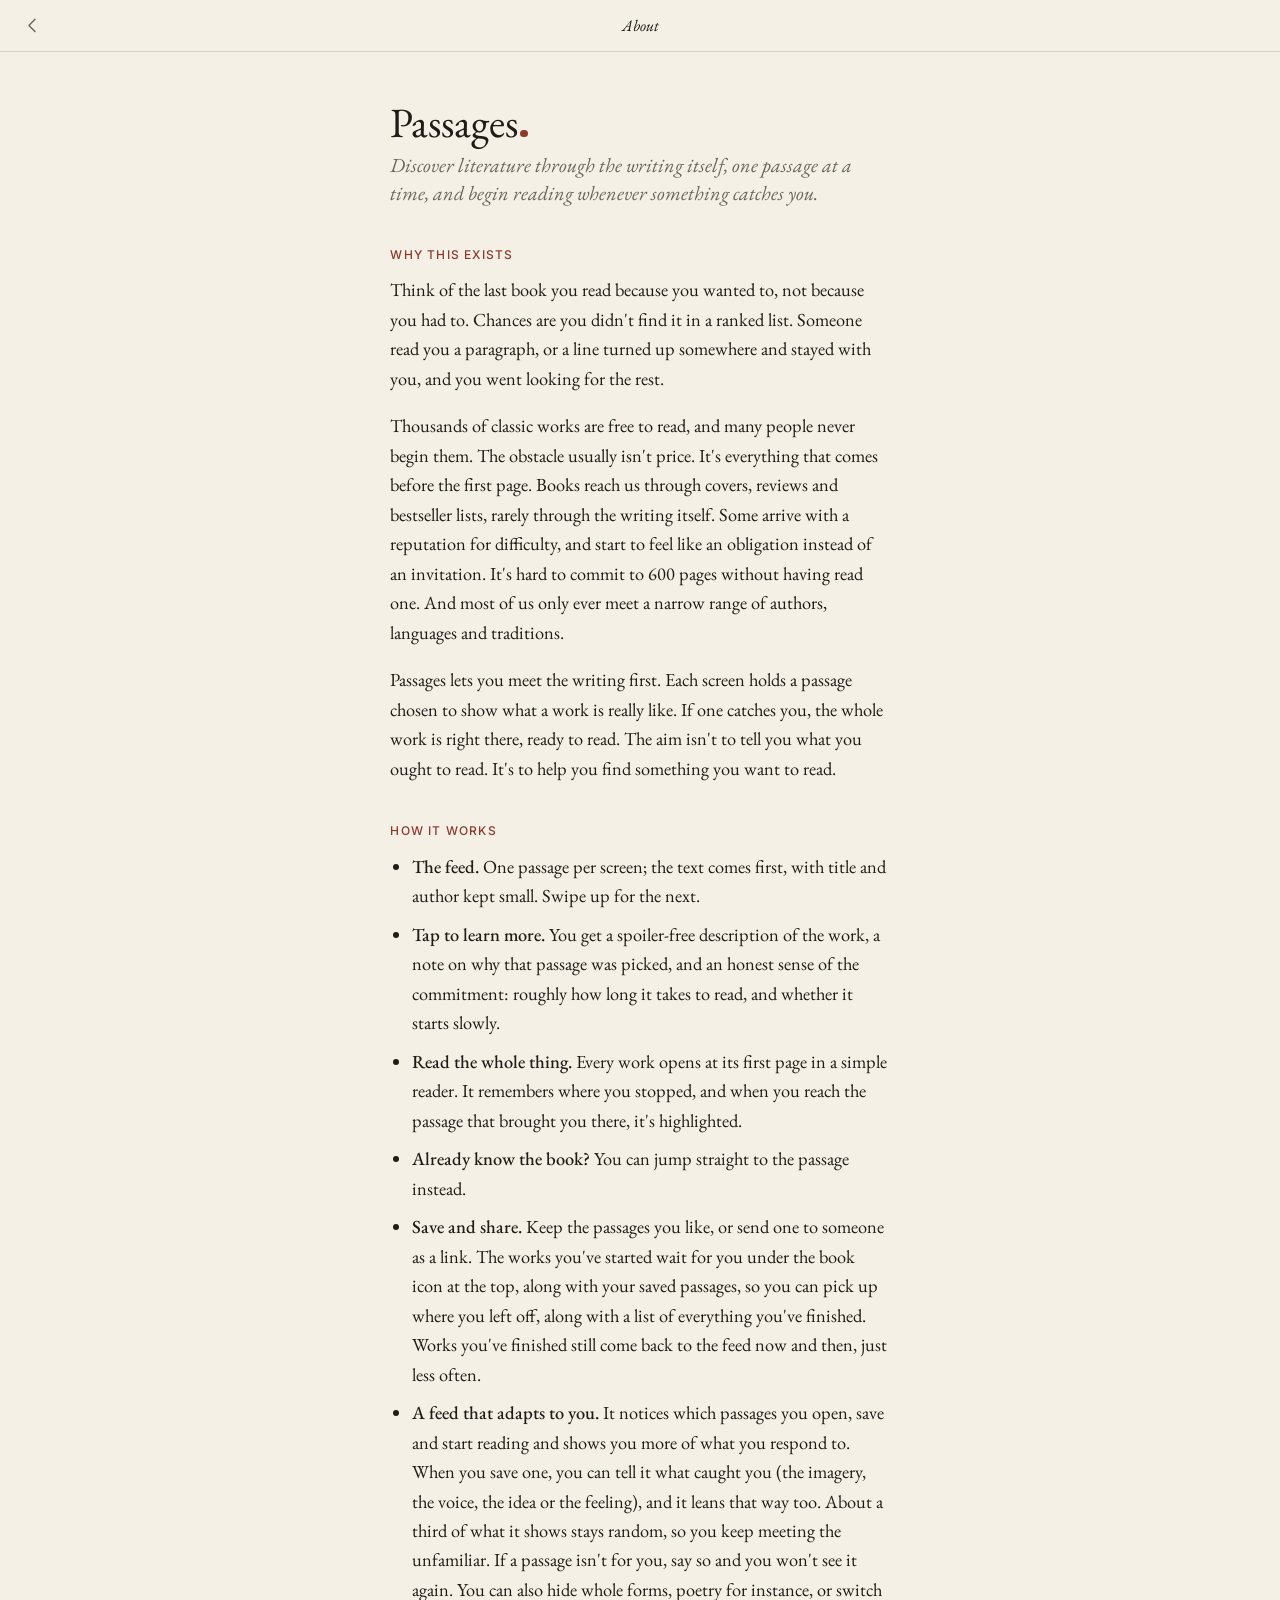
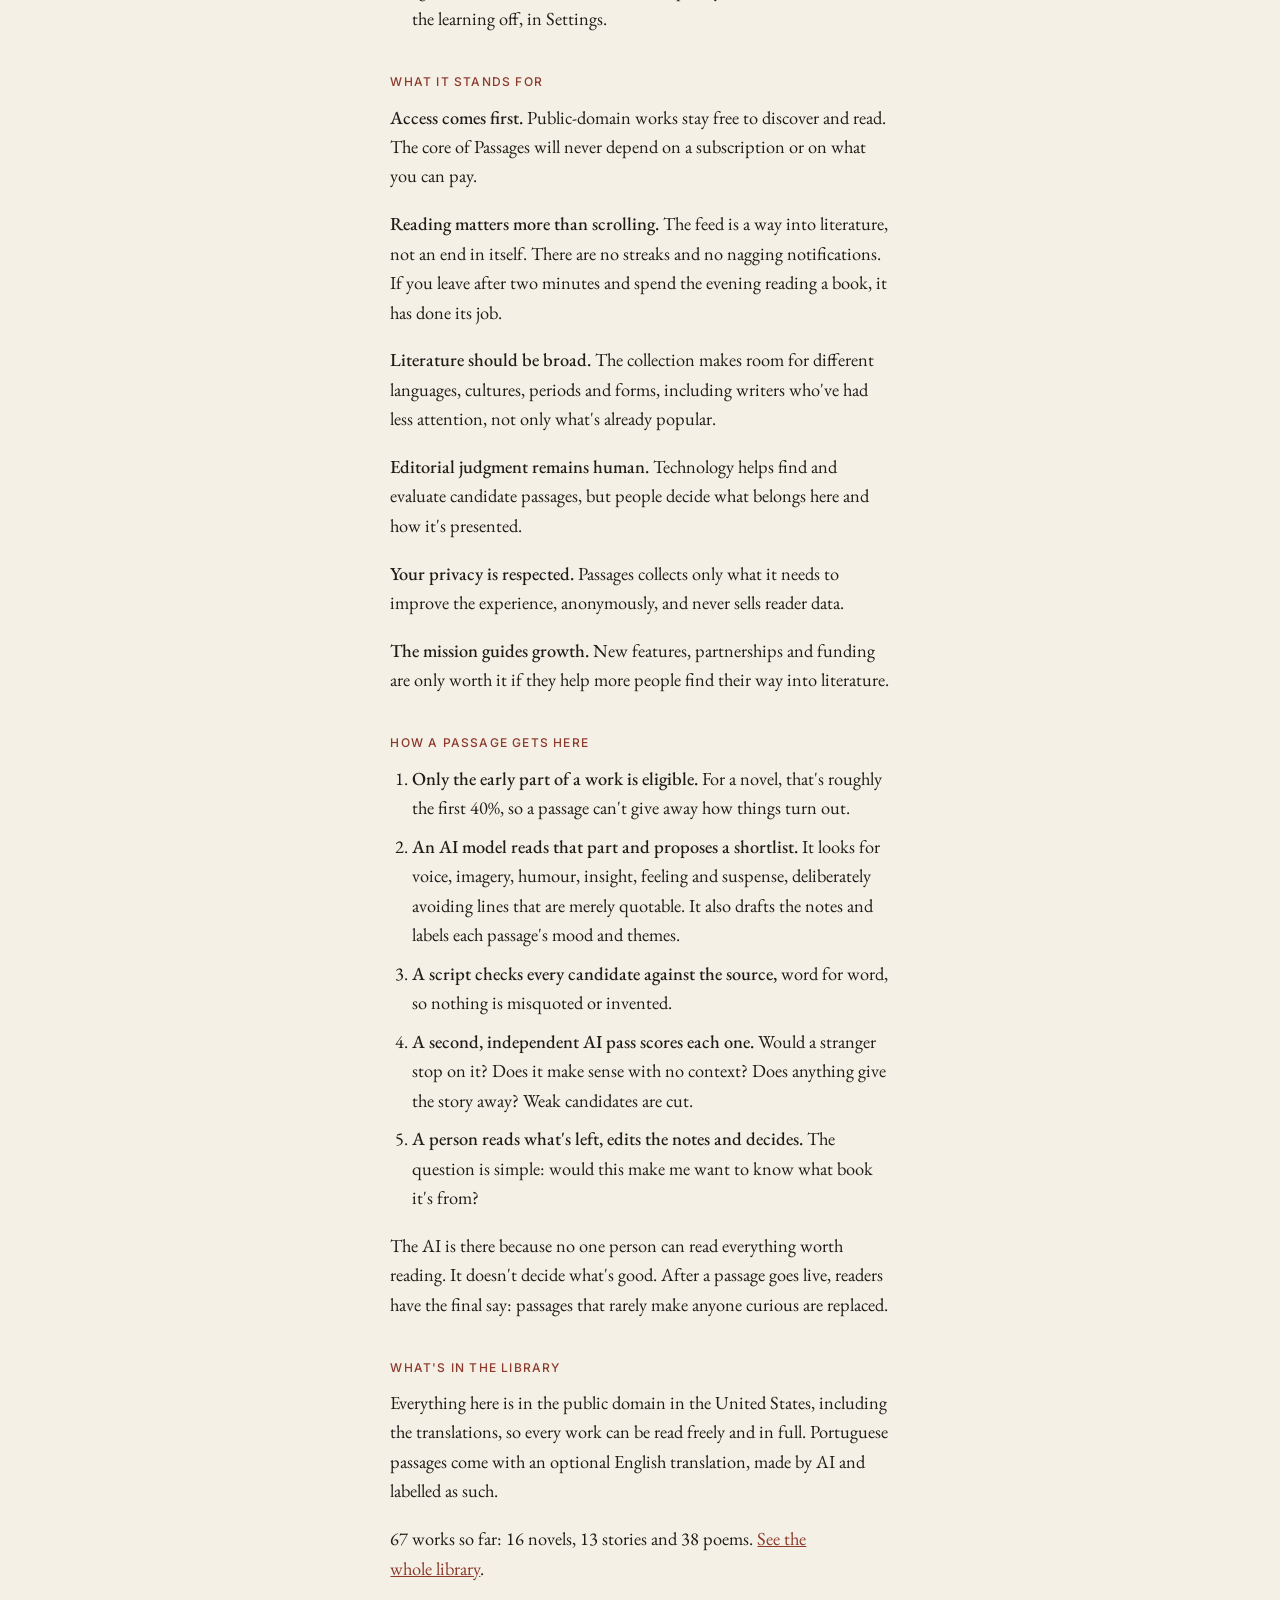
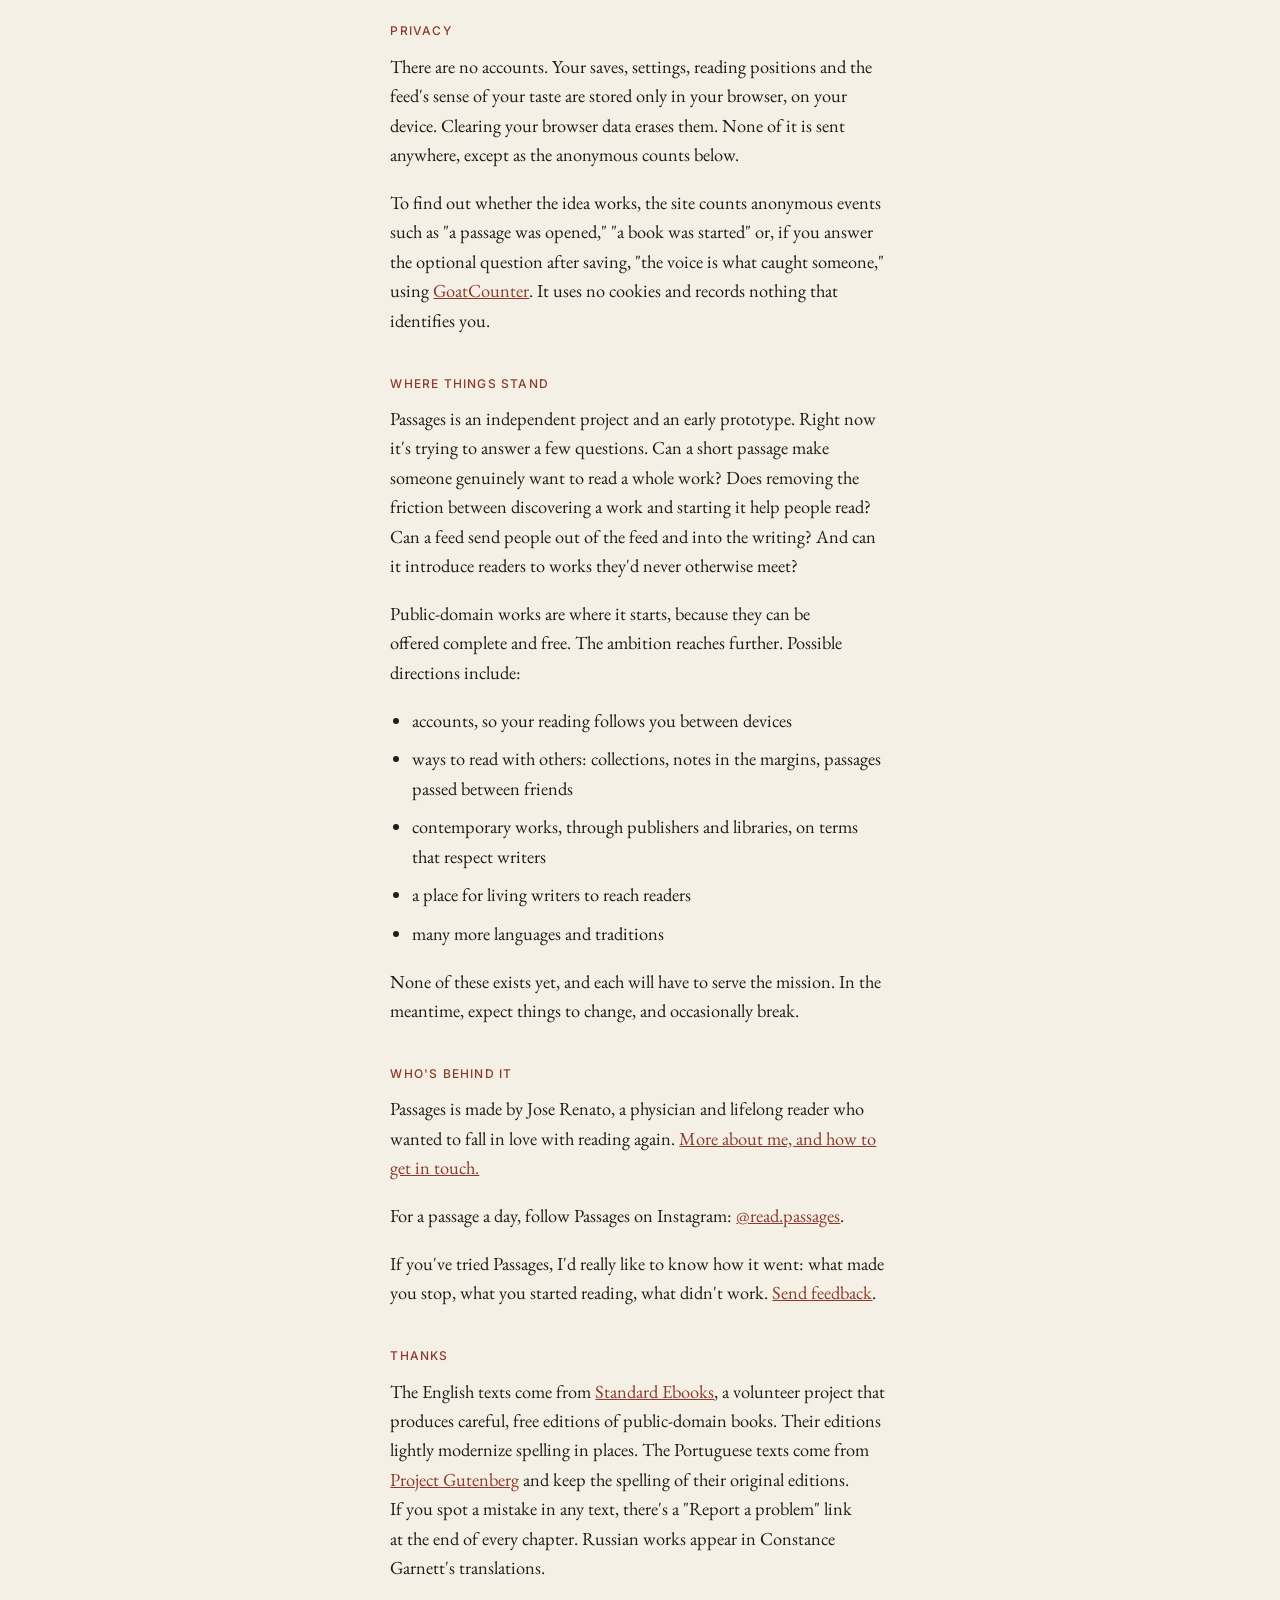
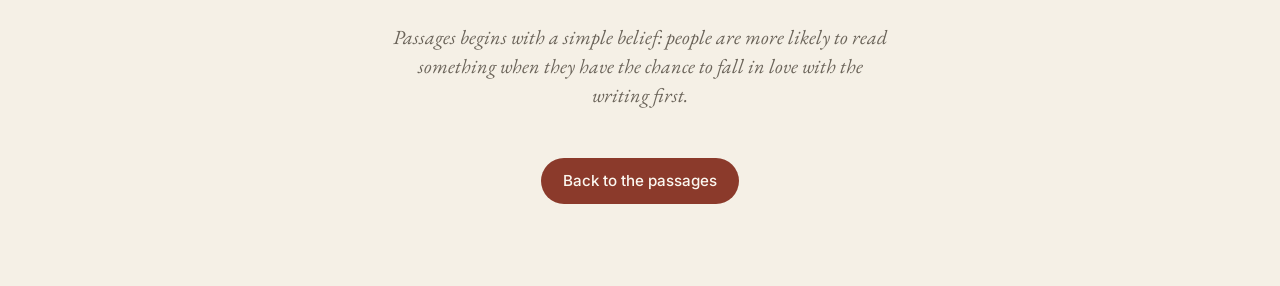
==== commit 4aab3db2: "Link to @read.passages on Instagram" ====
--- a/about.html
+++ b/about.html
@@ -98,6 +98,7 @@
 
     <h2>Who's behind it</h2>
     <p>Passages is made by Jose Renato, a physician and lifelong reader who wanted to fall in love with reading again. <a href="me.html">More about me, and how to get in touch.</a></p>
+    <p id="instagram-line" hidden>For a passage a day, follow Passages on Instagram: <a id="instagram-link" href="#" target="_blank" rel="noopener"></a>.</p>
     <p>If you've tried Passages, I'd really like to know how it went: what made you stop, what you started reading, what didn't work. <a href="#" id="feedback-link">Send feedback</a>.</p>
 
     <h2>Thanks</h2>
@@ -114,6 +115,12 @@
   <script src="js/data.js"></script>
   <script>
     document.getElementById("feedback-link").href = feedbackHref();
+    if (CONFIG.instagramUrl) {
+      const a = document.getElementById("instagram-link");
+      a.href = CONFIG.instagramUrl; a.textContent = CONFIG.instagramHandle;
+      a.addEventListener("click", () => track("instagram", "about"));
+      document.getElementById("instagram-line").hidden = false;
+    }
     // "67 works so far: 25 novels, 22 stories and 20 poems."
     loadLibrary().then(({ books }) => {
       const all = Object.values(books), n = k => all.filter(b => b.kind === k).length;
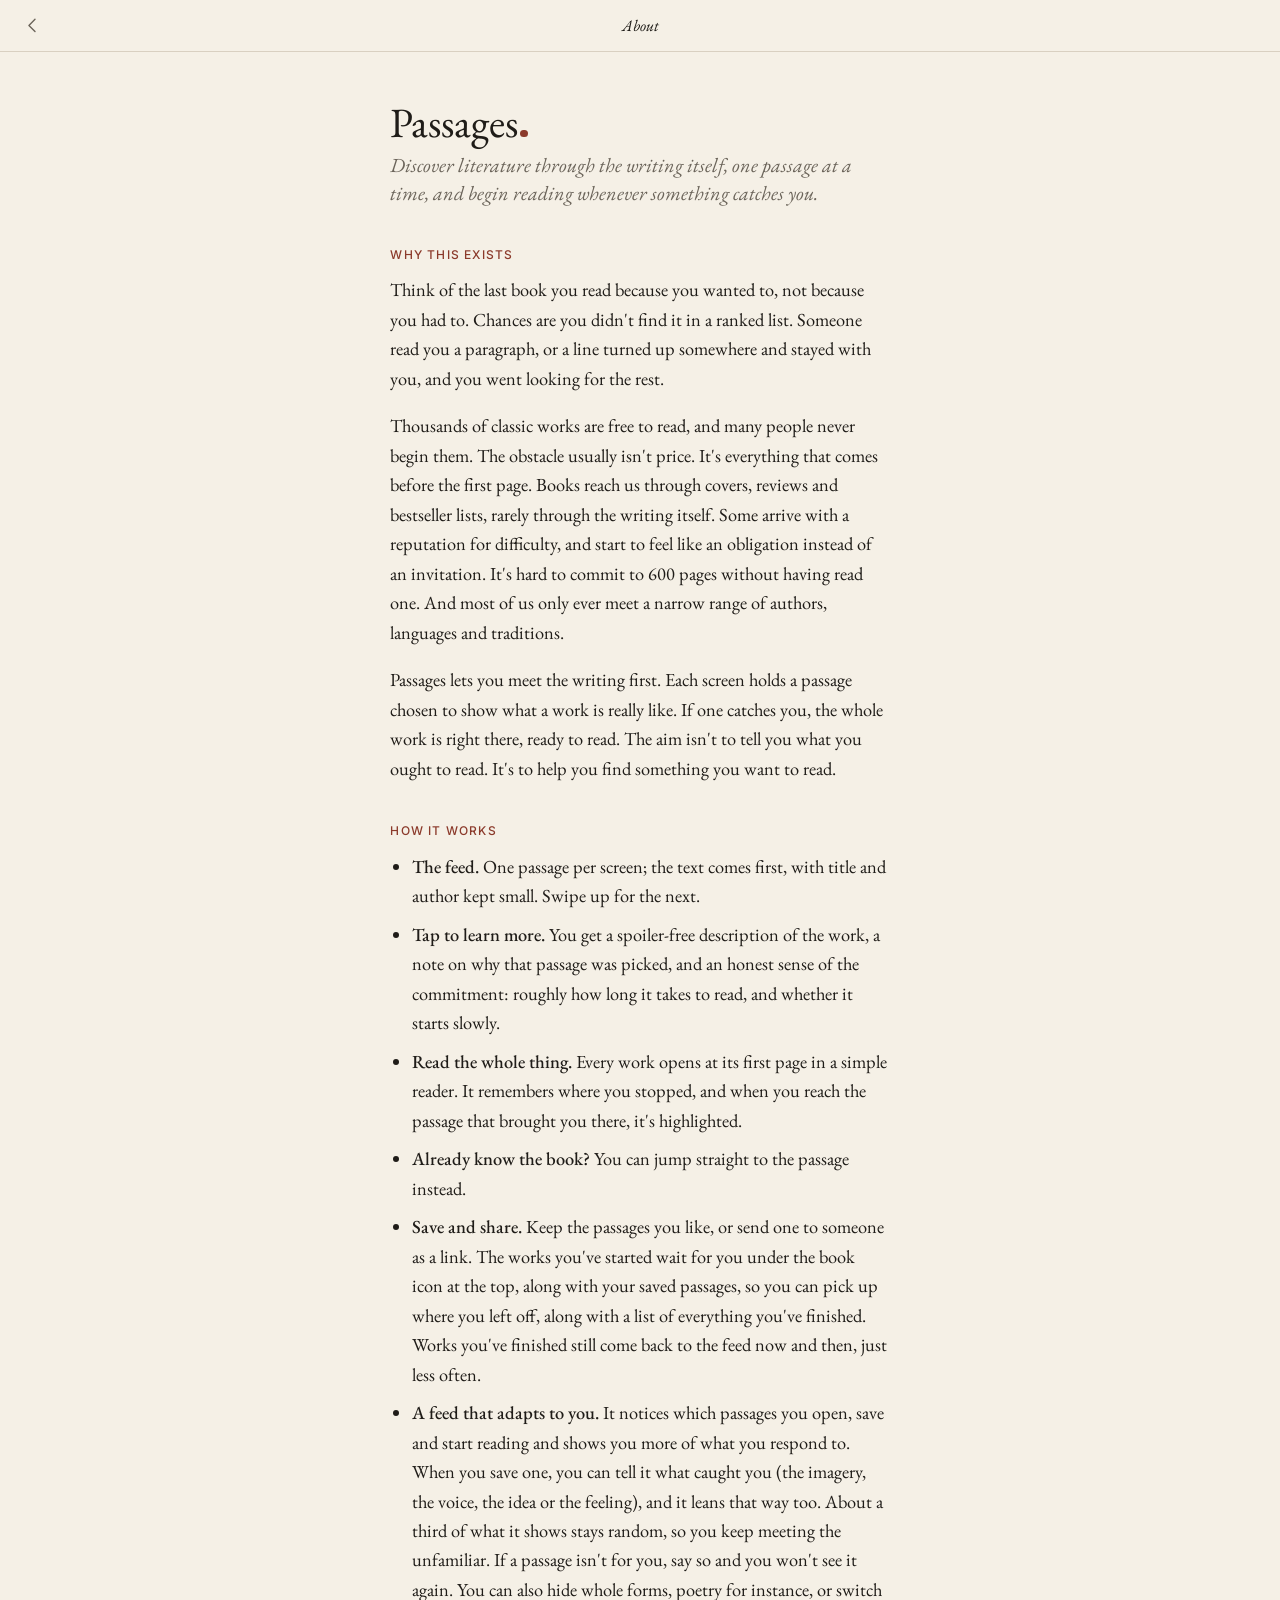
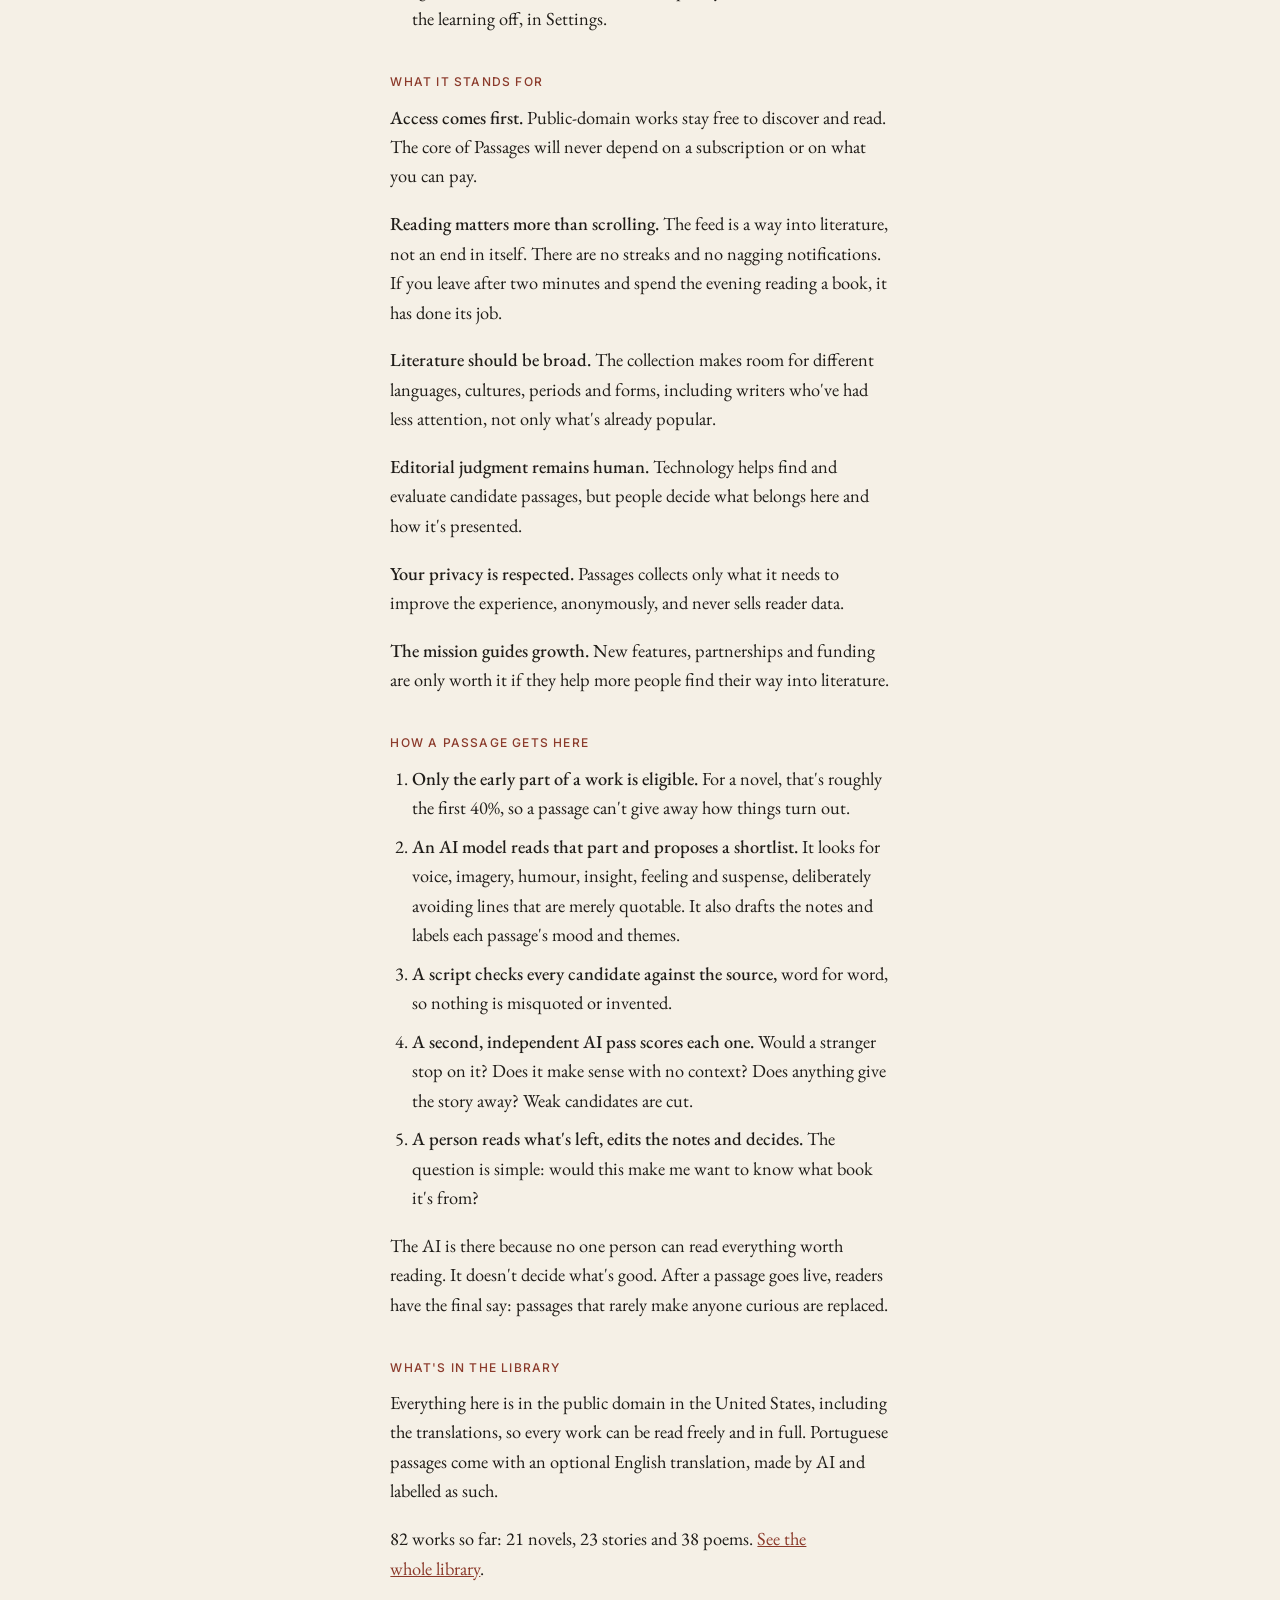
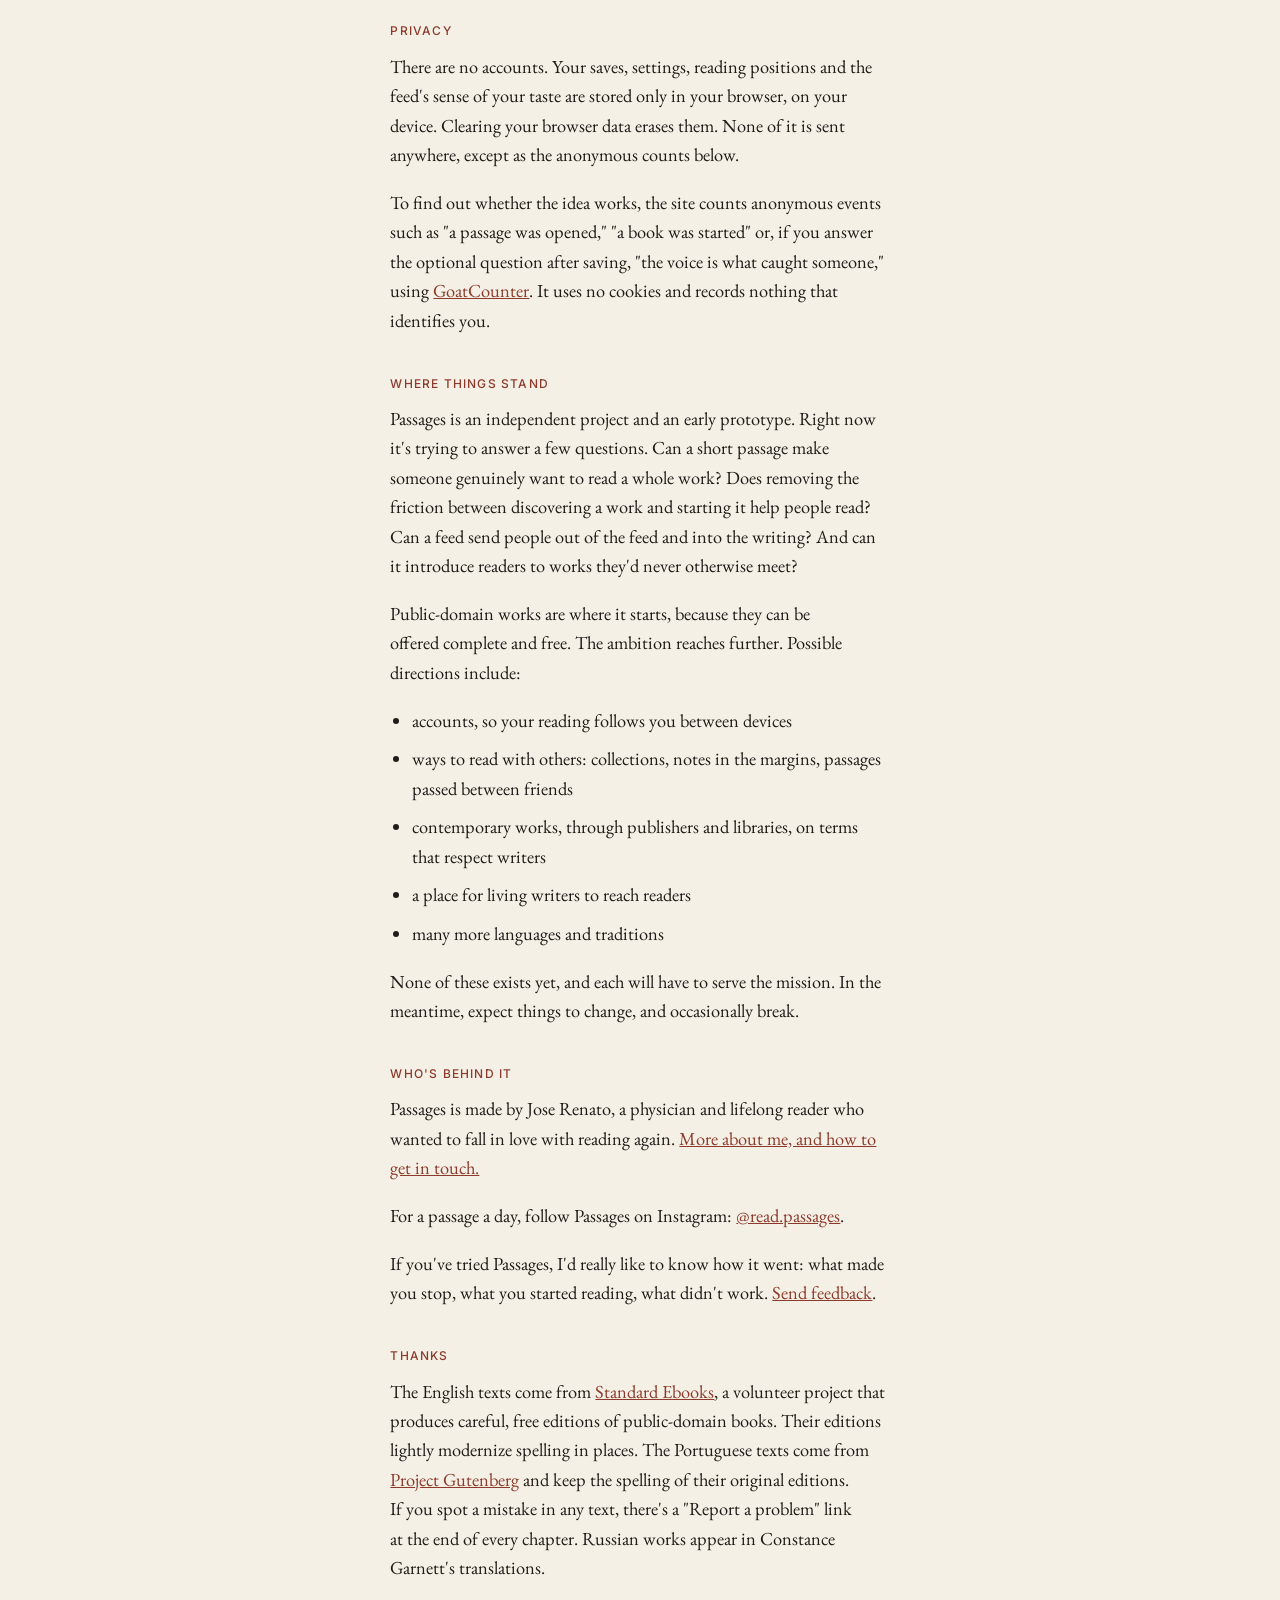
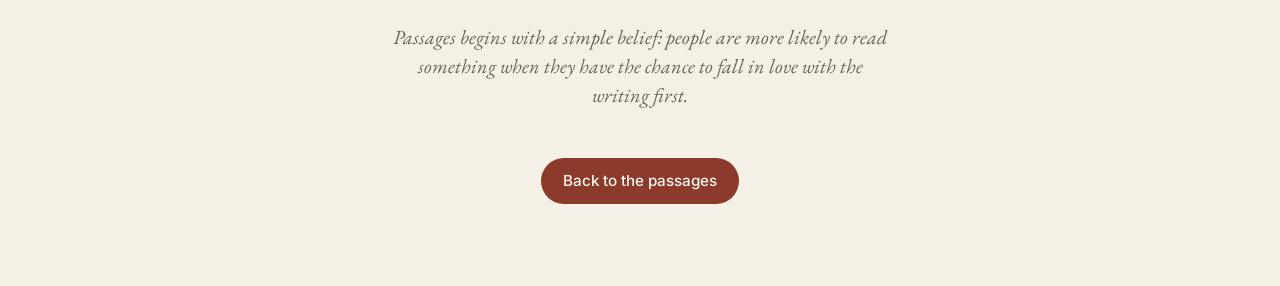
==== commit 58758baa: "Read it elsewhere for novels; fonts served from the site" ====
--- a/about.html
+++ b/about.html
@@ -23,9 +23,7 @@
   <link rel="apple-touch-icon" href="icons/icon-180.png">
   <link rel="icon" href="icons/icon.svg" type="image/svg+xml">
   <link rel="icon" href="icons/favicon-32.png" type="image/png" sizes="32x32">
-  <link rel="preconnect" href="https://fonts.googleapis.com">
-  <link rel="preconnect" href="https://fonts.gstatic.com" crossorigin>
-  <link href="https://fonts.googleapis.com/css2?family=EB+Garamond:ital,wght@0,400;0,500;1,400&family=Inter:wght@400;500&display=swap" rel="stylesheet">
+  <link rel="preload" href="fonts/eb-garamond.woff2" as="font" type="font/woff2" crossorigin>
   <link rel="stylesheet" href="css/style.css">
 </head>
 <body class="about-page">
--- a/css/style.css
+++ b/css/style.css
@@ -1,3 +1,10 @@
+/* Fonts, served from this site (no requests to Google):
+   EB Garamond (regular 400–500, italic) and Inter (400–500),
+   trimmed to Latin characters. Files in fonts/. */
+@font-face { font-family: "EB Garamond"; src: url("../fonts/eb-garamond.woff2") format("woff2"); font-weight: 400 500; font-style: normal; font-display: swap; }
+@font-face { font-family: "EB Garamond"; src: url("../fonts/eb-garamond-italic.woff2") format("woff2"); font-weight: 400; font-style: italic; font-display: swap; }
+@font-face { font-family: "Inter"; src: url("../fonts/inter.woff2") format("woff2"); font-weight: 400 500; font-style: normal; font-display: swap; }
+
 /* ============================================================
    style.css — all the visual styling for the feed and the reader.
 
@@ -202,26 +209,26 @@
 @keyframes nudge { 0%, 100% { transform: translateY(0); } 50% { transform: translateY(-6px); } }
 .hint { margin: 2.5rem 0 0; font-size: .8rem; color: var(--ink-2); text-align: center; }
 
-/* The welcome card: longer text, scrolls inside its own screen */
+/* The welcome card: short, centred, one screen */
 .card.welcome { cursor: default; }
-.card.welcome .card-inner {
-  justify-content: flex-start; overflow-y: auto;
-  padding: 1rem 0 2rem; scrollbar-width: none;
-  font-family: var(--serif); font-size: 1.12rem; line-height: 1.55;
-}
-.card.welcome .card-inner::-webkit-scrollbar { display: none; }
-.welcome p { margin: 0 0 1em; }
-.welcome-eyebrow { font-family: var(--sans); font-size: .72rem !important; letter-spacing: .1em; text-transform: uppercase; color: var(--accent); }
-.welcome-title { margin: 0 0 1.2rem; font-weight: 400; font-size: 2.1rem; line-height: 1.15; }
-.welcome h2 {
-  margin: 1.6rem 0 .5rem; font-family: var(--sans); font-weight: 500;
-  font-size: .72rem; letter-spacing: .1em; text-transform: uppercase; color: var(--accent);
-}
-.welcome ul { margin: 0 0 1em; padding-left: 1.1em; }
-.welcome li { margin-bottom: .45em; }
-.welcome strong { font-weight: 500; }
-.welcome-links a { color: var(--accent); }
-.welcome-go { margin-top: 1.5rem !important; text-align: center; font-family: var(--sans); font-size: .85rem; color: var(--ink-2); }
+.card.welcome .card-inner { justify-content: center; text-align: left; font-family: var(--serif); }
+.welcome p { margin: 0 0 1.1rem; }
+.welcome-title { margin: 0 0 .6rem; font-weight: 400; font-size: 2.8rem; line-height: 1.1; }
+.welcome-lede { font-style: italic; font-size: 1.3rem; line-height: 1.45; color: var(--ink-2); }
+.welcome-how { font-size: 1.15rem; line-height: 1.5; }
+.welcome-go { align-self: center; margin: 1.4rem 0 1.2rem; }
+.welcome-go .hint-swipe { margin: 0 0 0 .35em; }
+.welcome-links { text-align: center; font-family: var(--sans); font-size: .8rem !important; color: var(--ink-2); }
+.welcome-links a { color: var(--ink-2); }
+
+/* Tutorial, second card: labels over the buttons, fading out */
+.btn-label {
+  position: absolute; bottom: 100%; left: 50%; transform: translateX(-50%);
+  font-family: var(--sans); font-size: .68rem; color: var(--accent); white-space: nowrap;
+  opacity: 0; transition: opacity .6s; pointer-events: none;
+}
+.card-actions .icon-btn { position: relative; }
+.show-labels .btn-label { opacity: 1; }
 
 .settings-links { display: flex; flex-wrap: wrap; gap: 1.25rem; margin-top: 1rem; font-size: .85rem; }
 .settings-links a, .linklike { color: var(--accent); text-decoration: underline; font-size: .85rem; }
@@ -423,3 +430,33 @@
 .contact { font-size: 1.2rem; }
 .page-closing { margin-top: 2.5rem !important; font-style: italic; font-size: 1.25rem; line-height: 1.45; text-align: center; color: var(--ink-2); }
 .page-back { margin-top: 3rem !important; text-align: center; }
+
+/* Reader ⓘ panel: the passage that brought you here */
+.origin-quote { margin: .25rem 0 .5rem; padding-left: .9rem; border-left: 2px solid var(--accent); font-family: var(--serif); font-size: 1.05rem; line-height: 1.5; color: var(--ink); white-space: pre-line; }
+.linklike.jump-link { padding: 0; background: none; border: 0; text-decoration: underline; cursor: pointer; }
+
+/* "One of each" (tonight.html) */
+.tonight-slot { padding: .5rem 0 1.5rem; border-bottom: 1px solid var(--line); }
+.tonight-title { font-family: var(--serif); font-size: 1.6rem; font-style: italic; color: var(--ink); text-decoration: none; }
+.tonight-premise { margin: .8rem 0; }
+.tonight-taste { margin: .5rem 0 1rem; padding-left: .9rem; border-left: 2px solid var(--accent); font-family: var(--serif); font-size: 1.05rem; line-height: 1.5; white-space: pre-line; color: var(--ink-2); }
+.tonight-actions { display: flex; align-items: center; gap: 1.2rem; }
+.tonight-soon p { color: var(--ink-2); font-style: italic; }
+
+/* Editor mode: editing "Why this passage" and "About the book" in place */
+.edit-links { display: flex; align-items: center; gap: 1rem; margin: .2rem 0 .9rem; font-family: var(--sans); font-size: .8rem; }
+.edited-mark { color: var(--accent); }
+.edit-area {
+  width: 100%; box-sizing: border-box; padding: .6rem .7rem; border: 1px solid var(--line); border-radius: 8px;
+  background: var(--paper-2); color: var(--ink); font-family: var(--serif); font-size: 1.05rem; line-height: 1.5; resize: vertical;
+}
+.btn.small { padding: .45rem .9rem; font-size: .85rem; }
+
+/* "Prefer paper or an e-reader?" (js/elsewhere.js) */
+.elsewhere { margin: .2rem 0 .6rem; }
+.elsewhere-open { font-family: var(--sans); font-size: .85rem; color: var(--ink-2); }
+.elsewhere-list { list-style: none; padding: 0; margin: .3rem 0 .6rem; }
+.elsewhere-list li { margin: 0 0 .55rem; font-size: 1rem; line-height: 1.4; }
+.elsewhere-list a { color: var(--accent); }
+.elsewhere-detail { color: var(--ink-2); font-size: .9rem; }
+.elsewhere-note { font-size: .9rem; color: var(--ink-2); font-style: italic; margin: .2rem 0; }
